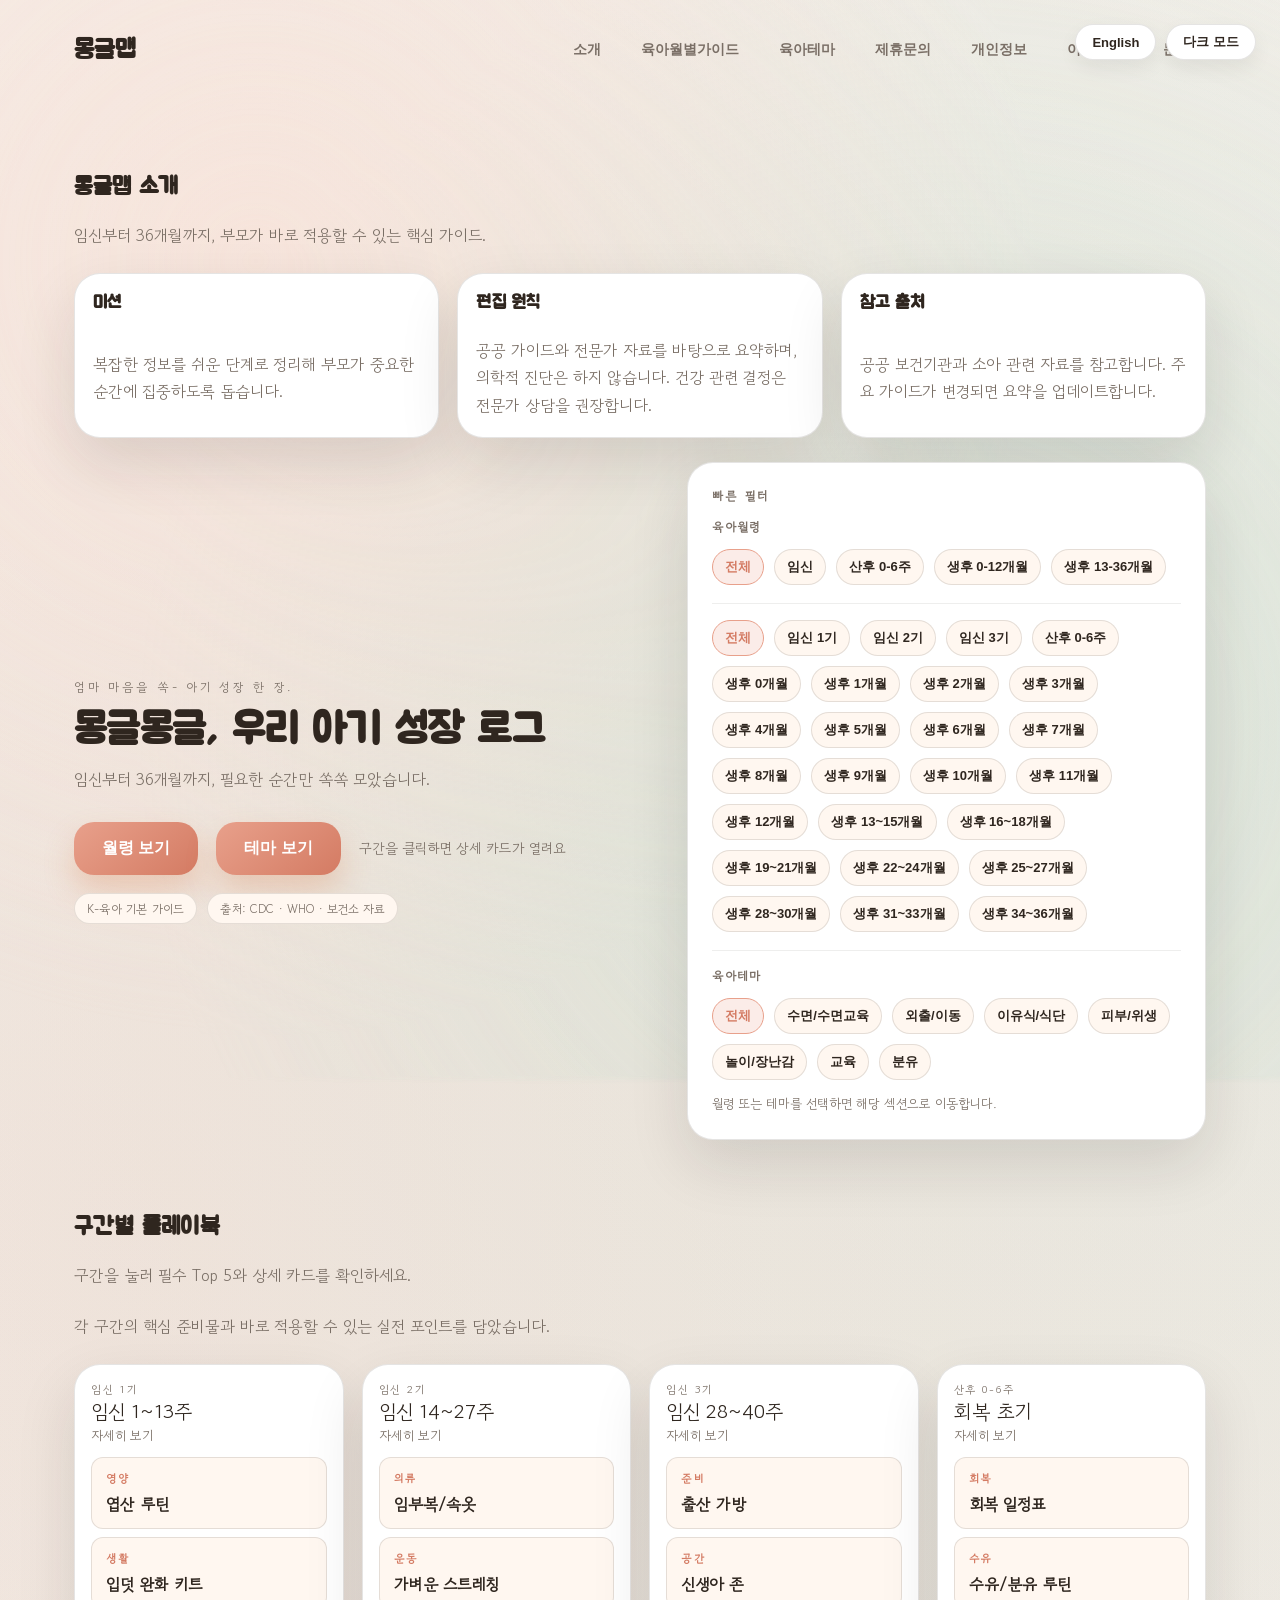
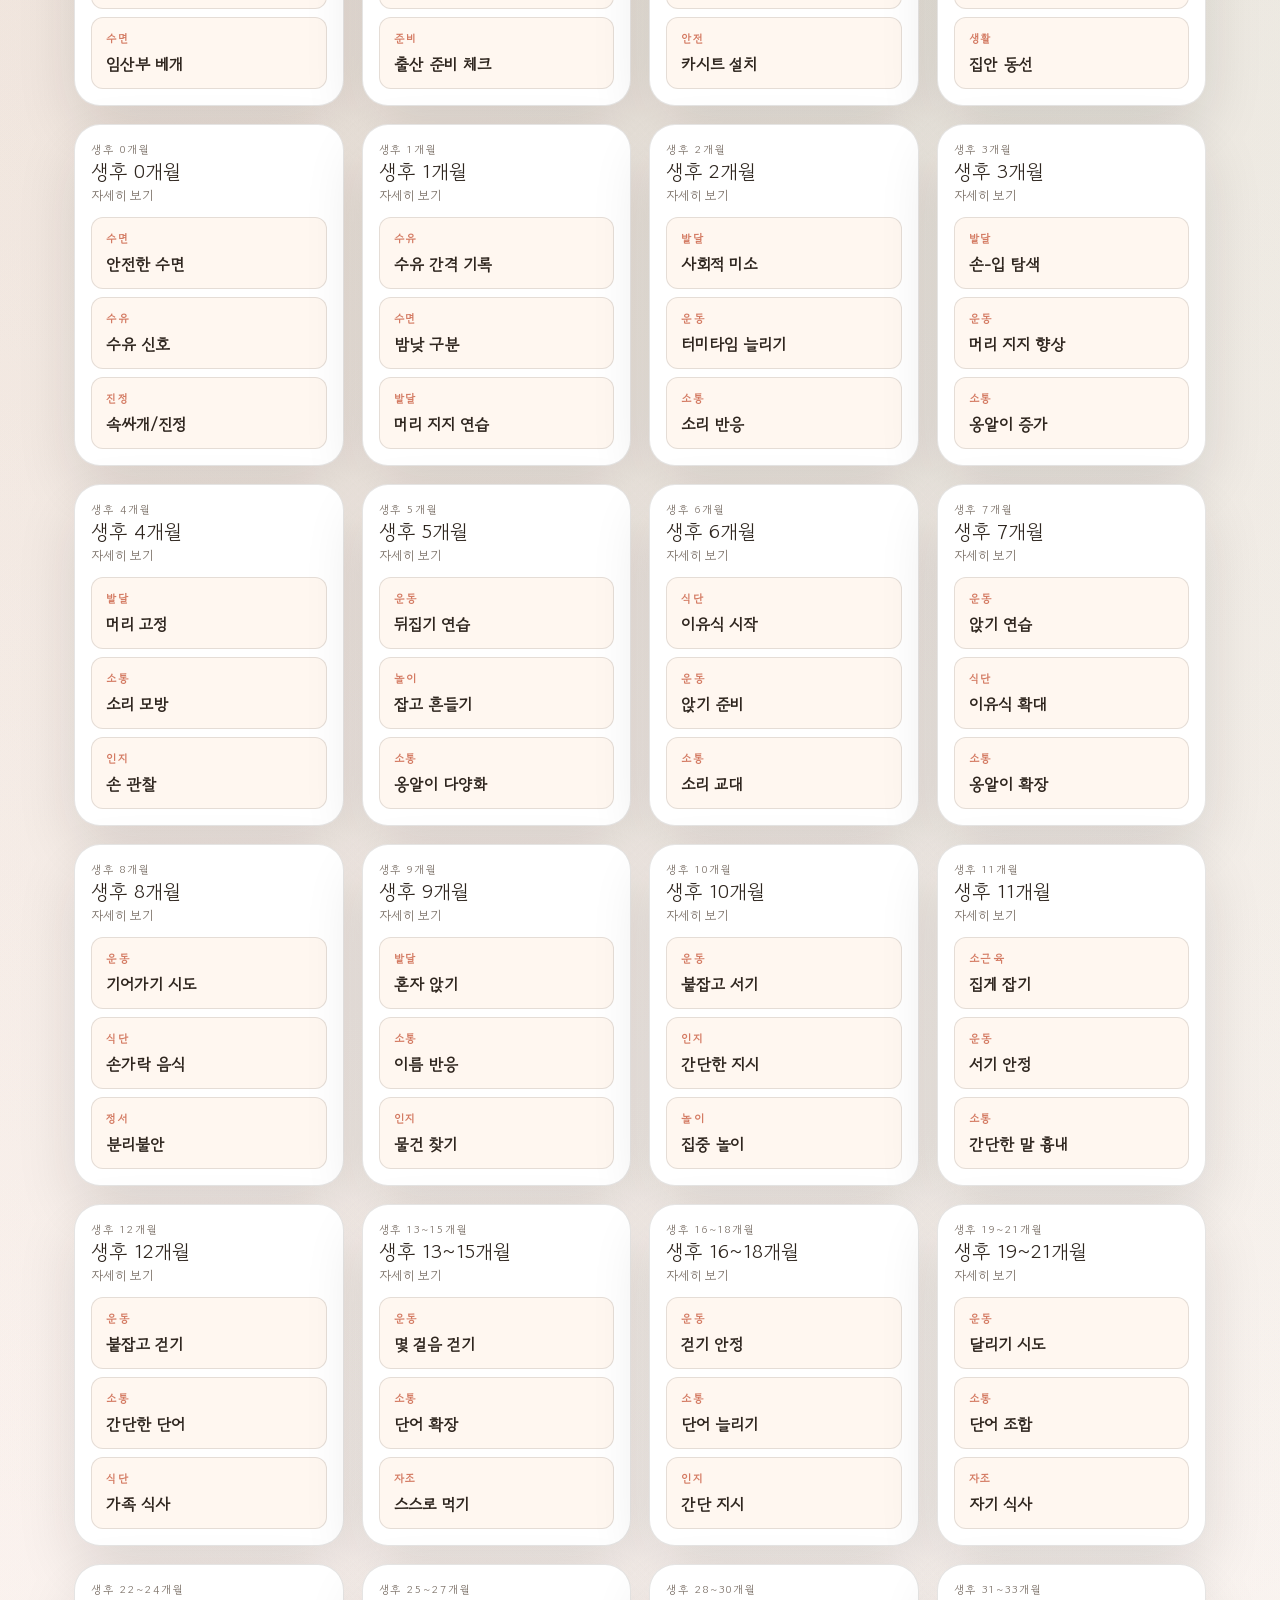
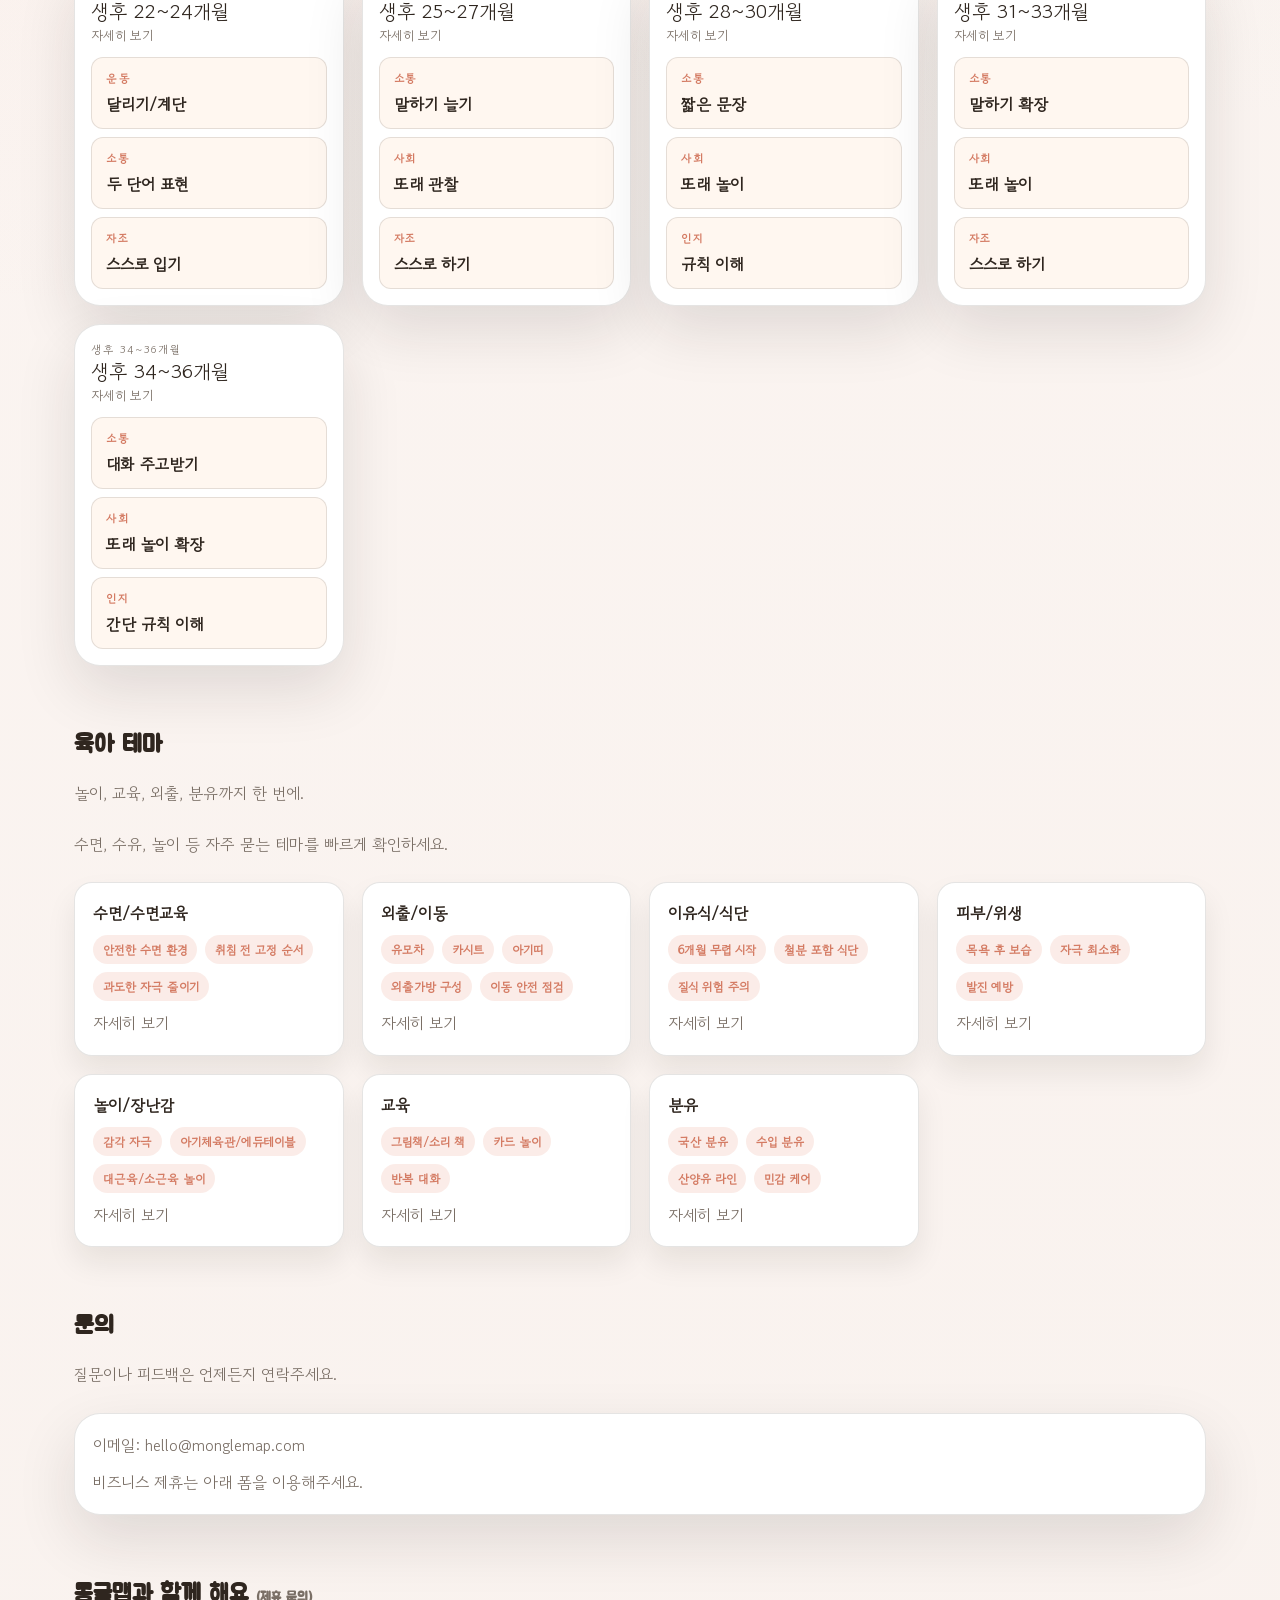
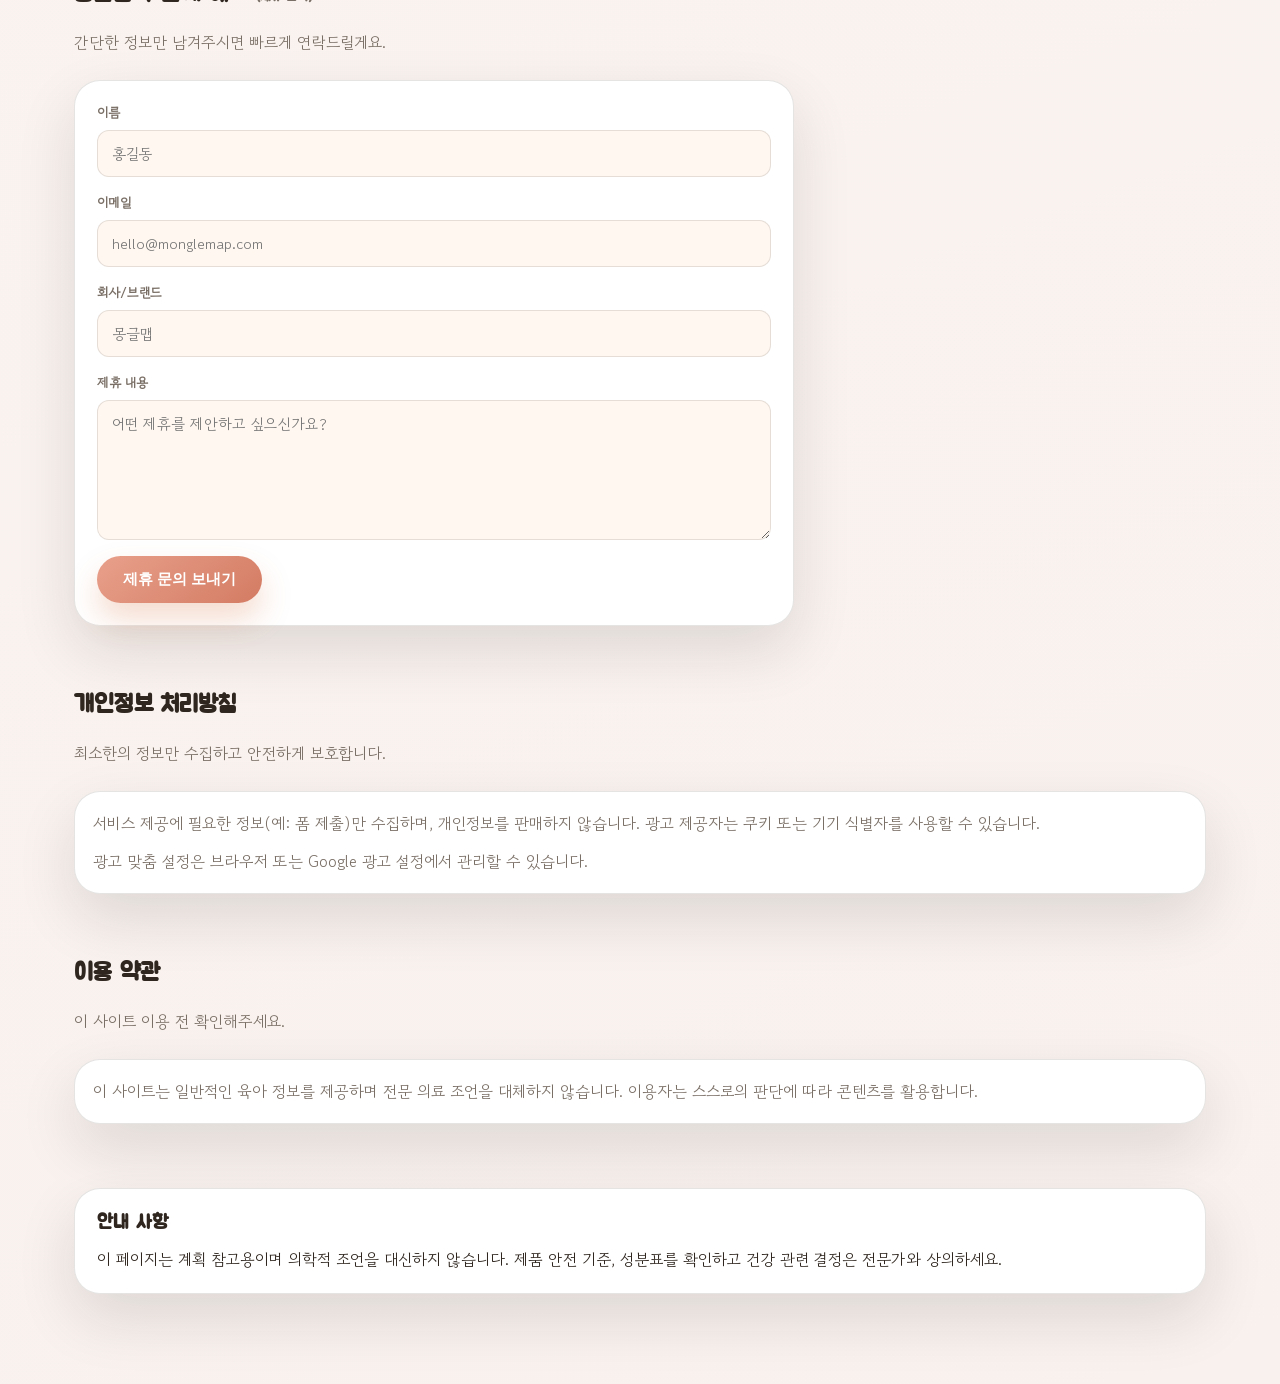
==== index.html @ 05ad4303 "Add about/privacy/terms/contact sections" ====
<!DOCTYPE html>
<html lang="en">
<head>
    <meta charset="UTF-8">
    <meta name="viewport" content="width=device-width, initial-scale=1.0">
    <meta name="google-adsense-account" content="ca-pub-7643607780268763">
    <title id="page-title">몽글맵</title>
    <script async src="https://pagead2.googlesyndication.com/pagead/js/adsbygoogle.js?client=ca-pub-7643607780268763"
        crossorigin="anonymous"></script>
    <link rel="preconnect" href="https://fonts.googleapis.com">
    <link rel="preconnect" href="https://fonts.gstatic.com" crossorigin>
    <link href="https://fonts.googleapis.com/css2?family=Gowun+Dodum&family=Jua&display=swap" rel="stylesheet">
    <link rel="stylesheet" href="style.css">
</head>
<body>
    <div class="background-texture" aria-hidden="true"></div>

    <div class="top-controls">
        <button id="lang-toggle">한국어</button>
        <button id="theme-toggle">Dark Mode</button>
    </div>

    <header class="site-header">
        <div class="brand" id="brand">몽글맵</div>
        <nav class="site-nav">
            <button class="nav-link" data-target="about" id="nav-about">About</button>
            <button class="nav-link" data-target="stages" id="nav-stages">Care Stages</button>
            <button class="nav-link" data-target="hot" id="nav-hot">Care Themes</button>
            <button class="nav-link" data-target="partnership" id="nav-partnership">Partnership</button>
            <button class="nav-link" data-target="privacy" id="nav-privacy">Privacy</button>
            <button class="nav-link" data-target="terms" id="nav-terms">Terms</button>
            <button class="nav-link" data-target="contact" id="nav-contact">Contact</button>
        </nav>
    </header>

    <main class="page">
        <section class="section" id="about">
            <div class="section-header">
                <h2 id="about-title">About Mongle Map</h2>
                <p id="about-subtitle">A practical, parent-first guide to key milestones from pregnancy to 36 months.</p>
            </div>
            <div class="info-grid">
                <div class="info-card">
                    <h3 id="about-mission-title">Our Mission</h3>
                    <p id="about-mission-text">
                        We turn complex parenting information into clear, actionable steps so families can focus on what
                        matters most.
                    </p>
                </div>
                <div class="info-card">
                    <h3 id="about-editorial-title">Editorial Policy</h3>
                    <p id="about-editorial-text">
                        Content is created from public guidelines and expert sources, then summarized for clarity.
                        We avoid medical diagnosis and encourage professional consultation for health decisions.
                    </p>
                </div>
                <div class="info-card">
                    <h3 id="about-sources-title">Sources We Reference</h3>
                    <p id="about-sources-text">
                        Guidance is informed by public health agencies and pediatric resources. We update summaries when
                        key guidance changes.
                    </p>
                </div>
            </div>
        </section>

        <section class="hero" id="hero">
            <div class="hero-text">
                <p class="tagline" id="tagline">Mom-loved, baby-ready.</p>
                <h1 id="main-heading">한 달 한 달, 몽글하게 커지는 육아 지도</h1>
                <p class="sub-heading" id="sub-heading">
                    임신부터 36개월까지, 필요한 순간만 쏙쏙 모았습니다.
                </p>
                <div class="hero-cta">
                    <button id="jump-stages">Explore Months</button>
                    <button id="jump-themes">Explore Themes</button>
                    <div class="hero-note" id="hero-note">구간을 클릭하면 상세 카드가 열려요</div>
                </div>
                <div class="meta-row">
                    <div class="meta-pill" id="meta-window">K-육아 기본 가이드</div>
                    <div class="meta-pill" id="meta-sources">Sources: CDC · WHO · KR Public Health</div>
                </div>
            </div>
            <div class="hero-panel">
                <div class="hero-panel-title" id="hero-panel-title">Quick Filters</div>
                <div class="filter-label" id="stage-filter-label">육아월령</div>
                <div class="filter-group" id="stage-group-filter"></div>
                <div class="filter-divider" aria-hidden="true"></div>
                <div class="filter-group" id="stage-filter"></div>
                <div class="filter-divider" aria-hidden="true"></div>
                <div class="filter-label" id="theme-filter-label">육아테마</div>
                <div class="filter-group" id="theme-filter"></div>
                <div class="filter-note" id="filter-note">Pick a stage to open the full checklist.</div>
            </div>
        </section>

        <section class="section" id="stages">
            <div class="section-header">
                <h2 id="stages-title">Stage Playbook</h2>
                <p id="stages-subtitle">Tap a stage to see Top 5 essentials + detailed cards.</p>
            </div>
            <div class="section-lead" id="stages-lead">
                Each stage highlights the top essentials plus practical actions you can apply right away.
            </div>
            <div id="stage-cards" class="stage-grid"></div>
        </section>

        <section class="section" id="hot">
            <div class="section-header">
                <h2 id="hot-title">육아 테마</h2>
                <p id="hot-subtitle">놀이, 교육, 외출, 분유까지 한 번에.</p>
            </div>
            <div class="section-lead" id="hot-lead">
                Browse themes for quick guidance on common challenges like sleep, feeding, and play.
            </div>
            <div id="hot-clusters" class="cluster-grid"></div>
        </section>

        <section class="section" id="contact">
            <div class="section-header">
                <h2 id="contact-title">Contact</h2>
                <p id="contact-subtitle">Questions or feedback? Reach us anytime.</p>
            </div>
            <div class="info-card">
                <p id="contact-text">Email: hello@monglemap.com</p>
                <p id="contact-note">For business partnerships, use the form below.</p>
            </div>
        </section>

        <section class="section" id="partnership">
            <div class="section-header">
                <h2>
                    <span id="partnership-title">몽글맵과 함께 해요</span>
                    <small id="partnership-title-note">(제휴 문의)</small>
                </h2>
                <p id="partnership-subtitle">간단한 정보만 남겨주시면 빠르게 연락드릴게요.</p>
            </div>
            <form class="partnership-form" action="https://formspree.io/f/mojnyrbp" method="POST">
                <label class="form-field">
                    <span id="partnership-name-label">이름</span>
                    <input id="partnership-name" type="text" name="name" placeholder="홍길동" required>
                </label>
                <label class="form-field">
                    <span id="partnership-email-label">이메일</span>
                    <input id="partnership-email" type="email" name="email" placeholder="hello@monglemap.com" required>
                </label>
                <label class="form-field">
                    <span id="partnership-company-label">회사/브랜드</span>
                    <input id="partnership-company" type="text" name="company" placeholder="몽글맵" required>
                </label>
                <label class="form-field form-field-full">
                    <span id="partnership-message-label">제휴 내용</span>
                    <textarea id="partnership-message" name="message" rows="5" placeholder="어떤 제휴를 제안하고 싶으신가요?" required></textarea>
                </label>
                <button class="form-submit" id="partnership-submit" type="submit">제휴 문의 보내기</button>
            </form>
        </section>

        <section class="section" id="privacy">
            <div class="section-header">
                <h2 id="privacy-title">Privacy Policy</h2>
                <p id="privacy-subtitle">We respect your data and keep collection to a minimum.</p>
            </div>
            <div class="info-card">
                <p id="privacy-text">
                    We collect only what is needed to provide the service (such as form submissions). We do not sell
                    personal information. Ad providers may use cookies or device identifiers to serve ads.
                </p>
                <p id="privacy-ads">
                    You can manage ad personalization in your browser or Google Ads settings.
                </p>
            </div>
        </section>

        <section class="section" id="terms">
            <div class="section-header">
                <h2 id="terms-title">Terms of Use</h2>
                <p id="terms-subtitle">Please read before using the site.</p>
            </div>
            <div class="info-card">
                <p id="terms-text">
                    This site provides general parenting information and does not replace professional medical advice.
                    By using the site, you agree to use the content at your own discretion.
                </p>
            </div>
        </section>

        <section class="section" id="disclaimer">
            <div class="disclaimer-card">
                <h3 id="disclaimer-title">Important Notes</h3>
                <p id="disclaimer-text">
                    This page offers planning cues only and does not replace medical advice. Always check product safety
                    standards, ingredient labels, and consult professionals for health-related decisions.
                </p>
            </div>
        </section>
    </main>

    <div class="modal" id="stage-modal" aria-hidden="true">
        <div class="modal-card" role="dialog" aria-modal="true" aria-labelledby="modal-title">
            <div class="modal-header">
                <div>
                    <div class="modal-tag" id="modal-tag">Stage</div>
                    <h3 id="modal-title">Stage Details</h3>
                </div>
                <button class="modal-close" id="modal-close">Close</button>
            </div>
            <div class="modal-body">
                <div class="modal-top5" id="modal-top5"></div>
                <div class="modal-cards" id="modal-cards"></div>
            </div>
        </div>
    </div>

    <div class="modal" id="theme-modal" aria-hidden="true">
        <div class="modal-card" role="dialog" aria-modal="true" aria-labelledby="theme-modal-title">
            <div class="modal-header">
                <div>
                    <div class="modal-tag" id="theme-modal-tag">Theme</div>
                    <h3 id="theme-modal-title">Theme Details</h3>
                </div>
                <button class="modal-close" id="theme-modal-close">Close</button>
            </div>
            <div class="modal-body">
                <div class="modal-top5" id="theme-modal-summary"></div>
                <div class="modal-sections" id="theme-modal-sections"></div>
                <div class="modal-cards" id="theme-modal-cards"></div>
            </div>
        </div>
    </div>

    <script src="main.js"></script>
</body>
</html>
---- style.css ----
:root {
    --bg: #fdf7f4;
    --bg-alt: #f8f1ed;
    --surface: #ffffff;
    --surface-alt: #fff7f0;
    --text: #2f261f;
    --muted: #7a6f66;
    --accent: #e8a08b;
    --accent-strong: #d47b63;
    --accent-soft: rgba(232, 160, 139, 0.2);
    --mint: #b8dccb;
    --border: rgba(47, 38, 31, 0.12);
    --shadow: 0 24px 60px rgba(33, 26, 22, 0.12);
    --radius-lg: 26px;
    --radius-md: 18px;
    --radius-sm: 12px;
}

body.dark {
    --bg: #171313;
    --bg-alt: #1e1919;
    --surface: #1f1b1b;
    --surface-alt: #262121;
    --text: #f5efe9;
    --muted: #c1b5aa;
    --accent: #f0b39d;
    --accent-strong: #e28f75;
    --accent-soft: rgba(240, 179, 157, 0.18);
    --mint: #95c4b2;
    --border: rgba(245, 239, 233, 0.12);
    --shadow: 0 24px 60px rgba(0, 0, 0, 0.45);
}

* {
    box-sizing: border-box;
}

body {
    font-family: 'Gowun Dodum', sans-serif;
    margin: 0;
    min-height: 100vh;
    color: var(--text);
    background: radial-gradient(circle at 10% 20%, rgba(232, 160, 139, 0.18), transparent 45%),
                radial-gradient(circle at 80% 15%, rgba(184, 220, 203, 0.3), transparent 45%),
                linear-gradient(160deg, var(--bg), var(--bg-alt));
    transition: background 0.3s ease, color 0.3s ease;
    position: relative;
    overflow-x: hidden;
}

h1, h2, h3 {
    font-family: 'Jua', sans-serif;
    margin: 0 0 12px;
    letter-spacing: 0.01em;
    font-weight: 700;
}

p {
    margin: 0;
}

.background-texture {
    position: fixed;
    inset: -10% -10% -20% -10%;
    background:
        radial-gradient(circle at 25% 30%, rgba(255, 223, 212, 0.55), transparent 55%),
        radial-gradient(circle at 70% 70%, rgba(184, 220, 203, 0.38), transparent 60%);
    opacity: 0.85;
    filter: blur(2px);
    z-index: 0;
    pointer-events: none;
}

.top-controls {
    position: fixed;
    top: 24px;
    right: 24px;
    display: flex;
    gap: 10px;
    z-index: 5;
}

#theme-toggle, #lang-toggle {
    padding: 8px 16px;
    cursor: pointer;
    background-color: var(--surface);
    color: var(--text);
    border: 1px solid var(--border);
    border-radius: 999px;
    font-size: 13px;
    font-weight: 600;
    transition: transform 0.2s ease, border-color 0.2s ease, box-shadow 0.2s ease;
    box-shadow: 0 8px 20px rgba(0, 0, 0, 0.06);
}

#theme-toggle:hover, #lang-toggle:hover {
    transform: translateY(-2px);
    border-color: var(--accent);
}

.site-header {
    max-width: 1180px;
    margin: 0 auto;
    padding: 32px 24px 0;
    display: flex;
    align-items: center;
    justify-content: space-between;
    position: relative;
    z-index: 2;
}

.brand {
    font-family: 'Jua', sans-serif;
    font-size: 26px;
    font-weight: 700;
}

.site-nav {
    display: flex;
    gap: 10px;
    flex-wrap: wrap;
}

.nav-link {
    background: transparent;
    border: 1px solid transparent;
    color: var(--muted);
    font-size: 14px;
    font-weight: 600;
    padding: 8px 14px;
    border-radius: 999px;
    cursor: pointer;
    transition: all 0.2s ease;
}

.nav-link:hover {
    color: var(--text);
    border-color: var(--border);
    background: var(--surface-alt);
}

.page {
    max-width: 1180px;
    margin: 0 auto;
    padding: 40px 24px 90px;
    position: relative;
    z-index: 2;
}

.hero {
    display: grid;
    grid-template-columns: minmax(0, 1.05fr) minmax(0, 0.95fr);
    gap: 40px;
    align-items: center;
    padding: 24px 0 8px;
}

.tagline {
    font-size: 12px;
    text-transform: uppercase;
    letter-spacing: 0.22em;
    color: var(--muted);
    margin-bottom: 12px;
}

#main-heading {
    font-size: clamp(30px, 3.3vw, 50px);
    line-height: 1.1;
}

.sub-heading {
    font-size: 16px;
    color: var(--muted);
    max-width: 520px;
    line-height: 1.8;
}

.hero-cta {
    display: flex;
    align-items: center;
    gap: 18px;
    margin-top: 28px;
    flex-wrap: wrap;
}

#jump-stages,
#jump-themes {
    padding: 16px 28px;
    font-size: 16px;
    cursor: pointer;
    background: linear-gradient(140deg, var(--accent), var(--accent-strong));
    color: #fff;
    border: none;
    border-radius: 20px;
    box-shadow: 0 16px 30px rgba(217, 114, 63, 0.25);
    transition: transform 0.2s ease, box-shadow 0.2s ease;
    font-weight: 600;
}

#jump-stages:hover,
#jump-themes:hover {
    transform: translateY(-2px);
    box-shadow: 0 20px 35px rgba(217, 114, 63, 0.35);
}

.hero-note {
    font-size: 14px;
    color: var(--muted);
}

.meta-row {
    margin-top: 18px;
    display: flex;
    gap: 10px;
    flex-wrap: wrap;
}

.meta-pill {
    padding: 6px 12px;
    border-radius: 999px;
    border: 1px solid var(--border);
    background: var(--surface-alt);
    font-size: 12px;
    color: var(--muted);
}

.hero-panel {
    background: var(--surface);
    border-radius: var(--radius-lg);
    padding: 24px;
    box-shadow: var(--shadow);
    border: 1px solid var(--border);
    display: grid;
    gap: 14px;
}

.hero-panel-title {
    font-weight: 600;
    color: var(--muted);
    text-transform: uppercase;
    letter-spacing: 0.16em;
    font-size: 12px;
}

.filter-label {
    font-size: 12px;
    font-weight: 600;
    color: var(--muted);
    letter-spacing: 0.08em;
    text-transform: uppercase;
}

.filter-group {
    display: flex;
    flex-wrap: wrap;
    gap: 10px;
}

.filter-divider {
    height: 1px;
    width: 100%;
    background: rgba(47, 38, 31, 0.08);
    margin: 4px 0 2px;
}

.filter-btn {
    border: 1px solid var(--border);
    background: var(--surface-alt);
    color: var(--text);
    padding: 8px 12px;
    border-radius: 999px;
    font-size: 13px;
    cursor: pointer;
    font-weight: 600;
    transition: all 0.2s ease;
}

.filter-btn.active {
    background: var(--accent-soft);
    border-color: var(--accent);
    color: var(--accent-strong);
}

.filter-note {
    font-size: 13px;
    color: var(--muted);
    line-height: 1.6;
}

.section {
    margin-top: 64px;
}

.section-header {
    display: grid;
    gap: 8px;
    margin-bottom: 24px;
}

.section-header p {
    color: var(--muted);
    line-height: 1.7;
}

.section-lead {
    color: var(--muted);
    line-height: 1.7;
    margin-bottom: 24px;
}

.info-grid {
    display: grid;
    grid-template-columns: repeat(auto-fit, minmax(220px, 1fr));
    gap: 18px;
}

.info-card {
    background: var(--surface);
    border-radius: var(--radius-lg);
    padding: 18px;
    border: 1px solid var(--border);
    box-shadow: var(--shadow);
    display: grid;
    gap: 10px;
}

.info-card h3 {
    font-size: 18px;
}

.info-card p {
    color: var(--muted);
    line-height: 1.7;
}

.stage-grid {
    display: grid;
    grid-template-columns: repeat(auto-fit, minmax(220px, 1fr));
    gap: 18px;
}

.stage-card {
    background: var(--surface);
    border-radius: var(--radius-lg);
    padding: 16px;
    border: 1px solid var(--border);
    box-shadow: var(--shadow);
    display: grid;
    gap: 12px;
    animation: fadeIn 0.4s ease-in-out;
    cursor: pointer;
    transition: transform 0.2s ease, box-shadow 0.2s ease, border-color 0.2s ease;
}

.stage-card:hover {
    transform: translateY(-4px);
    border-color: var(--accent);
    box-shadow: 0 18px 40px rgba(28, 22, 18, 0.12);
}

.stage-tag {
    font-size: 11px;
    text-transform: uppercase;
    letter-spacing: 0.18em;
    color: var(--muted);
}

.stage-title {
    font-size: 20px;
}

.stage-sub {
    color: var(--muted);
    font-size: 13px;
}

.card-list {
    display: grid;
    gap: 8px;
}

.card-item {
    padding: 12px 14px;
    border-radius: var(--radius-sm);
    border: 1px solid var(--border);
    background: var(--surface-alt);
    display: grid;
    gap: 6px;
}

.card-category {
    font-size: 11px;
    letter-spacing: 0.18em;
    text-transform: uppercase;
    color: var(--accent-strong);
    font-weight: 600;
}

.card-title {
    font-weight: 600;
    font-size: 16px;
}

.card-desc {
    font-size: 16px;
    color: var(--muted);
    line-height: 1.6;
}

.card-detail {
    font-size: 15px;
    color: var(--muted);
    line-height: 1.6;
}

.accordion-btn {
    display: flex;
    justify-content: space-between;
    align-items: center;
    gap: 10px;
    background: var(--surface-alt);
    border: 1px solid var(--border);
    border-radius: var(--radius-sm);
    padding: 12px 14px;
    cursor: pointer;
    font-weight: 600;
    font-size: 16px;
    color: var(--text);
    transition: border-color 0.2s ease, box-shadow 0.2s ease;
}

.accordion-btn.active {
    border-color: var(--accent);
    box-shadow: 0 12px 24px rgba(232, 160, 139, 0.15);
}

.accordion-panel {
    display: none;
    padding: 10px 14px 14px;
    border: 1px solid var(--border);
    border-top: none;
    border-radius: 0 0 var(--radius-sm) var(--radius-sm);
    background: var(--surface-alt);
}

.accordion-panel.show {
    display: grid;
    gap: 10px;
}

.modal a.card-detail {
    color: var(--accent-strong);
    text-decoration: none;
    font-weight: 600;
}

.modal a.card-detail:hover {
    text-decoration: underline;
}

.accordion-list {
    margin: 0;
    padding-left: 16px;
    font-size: 15px;
    color: var(--muted);
    line-height: 1.6;
}

.cluster-grid {
    display: grid;
    grid-template-columns: repeat(auto-fit, minmax(240px, 1fr));
    gap: 18px;
}

.cluster-card {
    background: var(--surface);
    border-radius: var(--radius-md);
    padding: 18px;
    border: 1px solid var(--border);
    display: grid;
    gap: 10px;
    box-shadow: 0 16px 30px rgba(28, 22, 18, 0.08);
    cursor: pointer;
    transition: transform 0.2s ease, box-shadow 0.2s ease, border-color 0.2s ease;
}

.cluster-card:hover {
    transform: translateY(-4px);
    border-color: var(--accent);
    box-shadow: 0 18px 36px rgba(28, 22, 18, 0.12);
}

.cluster-title {
    font-weight: 700;
}

.cluster-keywords {
    display: flex;
    flex-wrap: wrap;
    gap: 8px;
}

.keyword-pill {
    padding: 6px 10px;
    border-radius: 999px;
    background: var(--accent-soft);
    color: var(--accent-strong);
    font-size: 12px;
    font-weight: 600;
}

.formula-grid {
    display: grid;
    grid-template-columns: repeat(auto-fit, minmax(260px, 1fr));
    gap: 18px;
}

.formula-card {
    background: var(--surface);
    border-radius: var(--radius-md);
    padding: 18px;
    border: 1px solid var(--border);
    display: grid;
    gap: 10px;
    box-shadow: 0 16px 30px rgba(28, 22, 18, 0.08);
}

.formula-card ul {
    list-style: none;
    padding: 0;
    margin: 0;
    display: grid;
    gap: 8px;
    color: var(--muted);
    font-size: 13px;
    line-height: 1.6;
}

.disclaimer-card {
    background: var(--surface);
    border-radius: var(--radius-lg);
    padding: 22px;
    border: 1px solid var(--border);
    box-shadow: var(--shadow);
}

.partnership-form {
    background: var(--surface);
    border-radius: var(--radius-lg);
    padding: 22px;
    border: 1px solid var(--border);
    box-shadow: var(--shadow);
    display: grid;
    gap: 16px;
    max-width: 720px;
}

.partnership-form .form-field {
    display: grid;
    gap: 8px;
    font-size: 14px;
    font-weight: 600;
    color: var(--text);
}

.partnership-form .form-field span {
    color: var(--muted);
    font-size: 13px;
}

.partnership-form input,
.partnership-form textarea {
    width: 100%;
    padding: 12px 14px;
    border-radius: var(--radius-sm);
    border: 1px solid var(--border);
    background: var(--surface-alt);
    font-size: 15px;
    color: var(--text);
    font-family: inherit;
    transition: border-color 0.2s ease, box-shadow 0.2s ease;
}

.partnership-form input:focus,
.partnership-form textarea:focus {
    outline: none;
    border-color: var(--accent);
    box-shadow: 0 0 0 3px var(--accent-soft);
}

.partnership-form textarea {
    resize: vertical;
    min-height: 140px;
}

.partnership-form .form-submit {
    justify-self: start;
    padding: 14px 26px;
    border-radius: 999px;
    border: none;
    background: linear-gradient(140deg, var(--accent), var(--accent-strong));
    color: #fff;
    font-size: 15px;
    font-weight: 600;
    cursor: pointer;
    box-shadow: 0 16px 30px rgba(217, 114, 63, 0.25);
    transition: transform 0.2s ease, box-shadow 0.2s ease;
}

.partnership-form .form-submit:hover {
    transform: translateY(-2px);
    box-shadow: 0 20px 35px rgba(217, 114, 63, 0.35);
}

.section-header h2 small {
    font-size: 0.55em;
    font-weight: 600;
    color: var(--muted);
}

.modal {
    position: fixed;
    inset: 0;
    background: rgba(20, 15, 13, 0.55);
    display: flex;
    align-items: center;
    justify-content: center;
    padding: 24px;
    opacity: 0;
    pointer-events: none;
    transition: opacity 0.2s ease;
    z-index: 20;
}

.modal.show {
    opacity: 1;
    pointer-events: auto;
}

.modal-card {
    width: min(960px, 100%);
    max-height: 85vh;
    overflow: hidden;
    background: var(--surface);
    border-radius: var(--radius-lg);
    border: 1px solid var(--border);
    box-shadow: var(--shadow);
    display: grid;
    grid-template-rows: auto 1fr;
}

.modal-header {
    padding: 18px 22px;
    display: flex;
    justify-content: space-between;
    align-items: center;
    border-bottom: 1px solid var(--border);
    background: var(--surface-alt);
}

.modal-tag {
    font-size: 11px;
    letter-spacing: 0.18em;
    text-transform: uppercase;
    color: var(--muted);
}

.modal-close {
    border: 1px solid var(--border);
    background: var(--surface);
    border-radius: 999px;
    padding: 6px 12px;
    font-size: 12px;
    cursor: pointer;
    font-weight: 600;
}

.modal-body {
    padding: 20px 22px 24px;
    overflow: auto;
    display: grid;
    gap: 18px;
}

.modal-top5 {
    display: grid;
    gap: 8px;
    padding: 14px;
    border-radius: var(--radius-sm);
    background: var(--surface-alt);
    border: 1px solid var(--border);
    font-size: 16px;
}

.modal-sections {
    display: flex;
    flex-wrap: wrap;
    gap: 8px;
}

.section-pill {
    border: 1px solid var(--border);
    background: var(--surface);
    color: var(--muted);
    border-radius: 999px;
    padding: 6px 14px;
    font-size: 13px;
    font-weight: 600;
    cursor: pointer;
    transition: all 0.2s ease;
}

.section-pill:hover {
    border-color: var(--accent);
    color: var(--text);
    background: var(--surface-alt);
}

.section-pill.active {
    border-color: var(--accent-strong);
    color: var(--text);
    background: var(--accent-soft);
}

.modal-cards {
    display: grid;
    gap: 12px;
}

@keyframes fadeIn {
    from { opacity: 0; transform: translateY(10px); }
    to { opacity: 1; transform: translateY(0); }
}

@media (max-width: 980px) {
    .hero {
        grid-template-columns: 1fr;
    }

    .top-controls {
        position: static;
        justify-content: flex-end;
        margin: 20px 24px 0;
    }
}

@media (max-width: 640px) {
    .site-header {
        flex-direction: column;
        align-items: flex-start;
        gap: 12px;
    }

    .hero-cta {
        flex-direction: column;
        align-items: flex-start;
    }
}
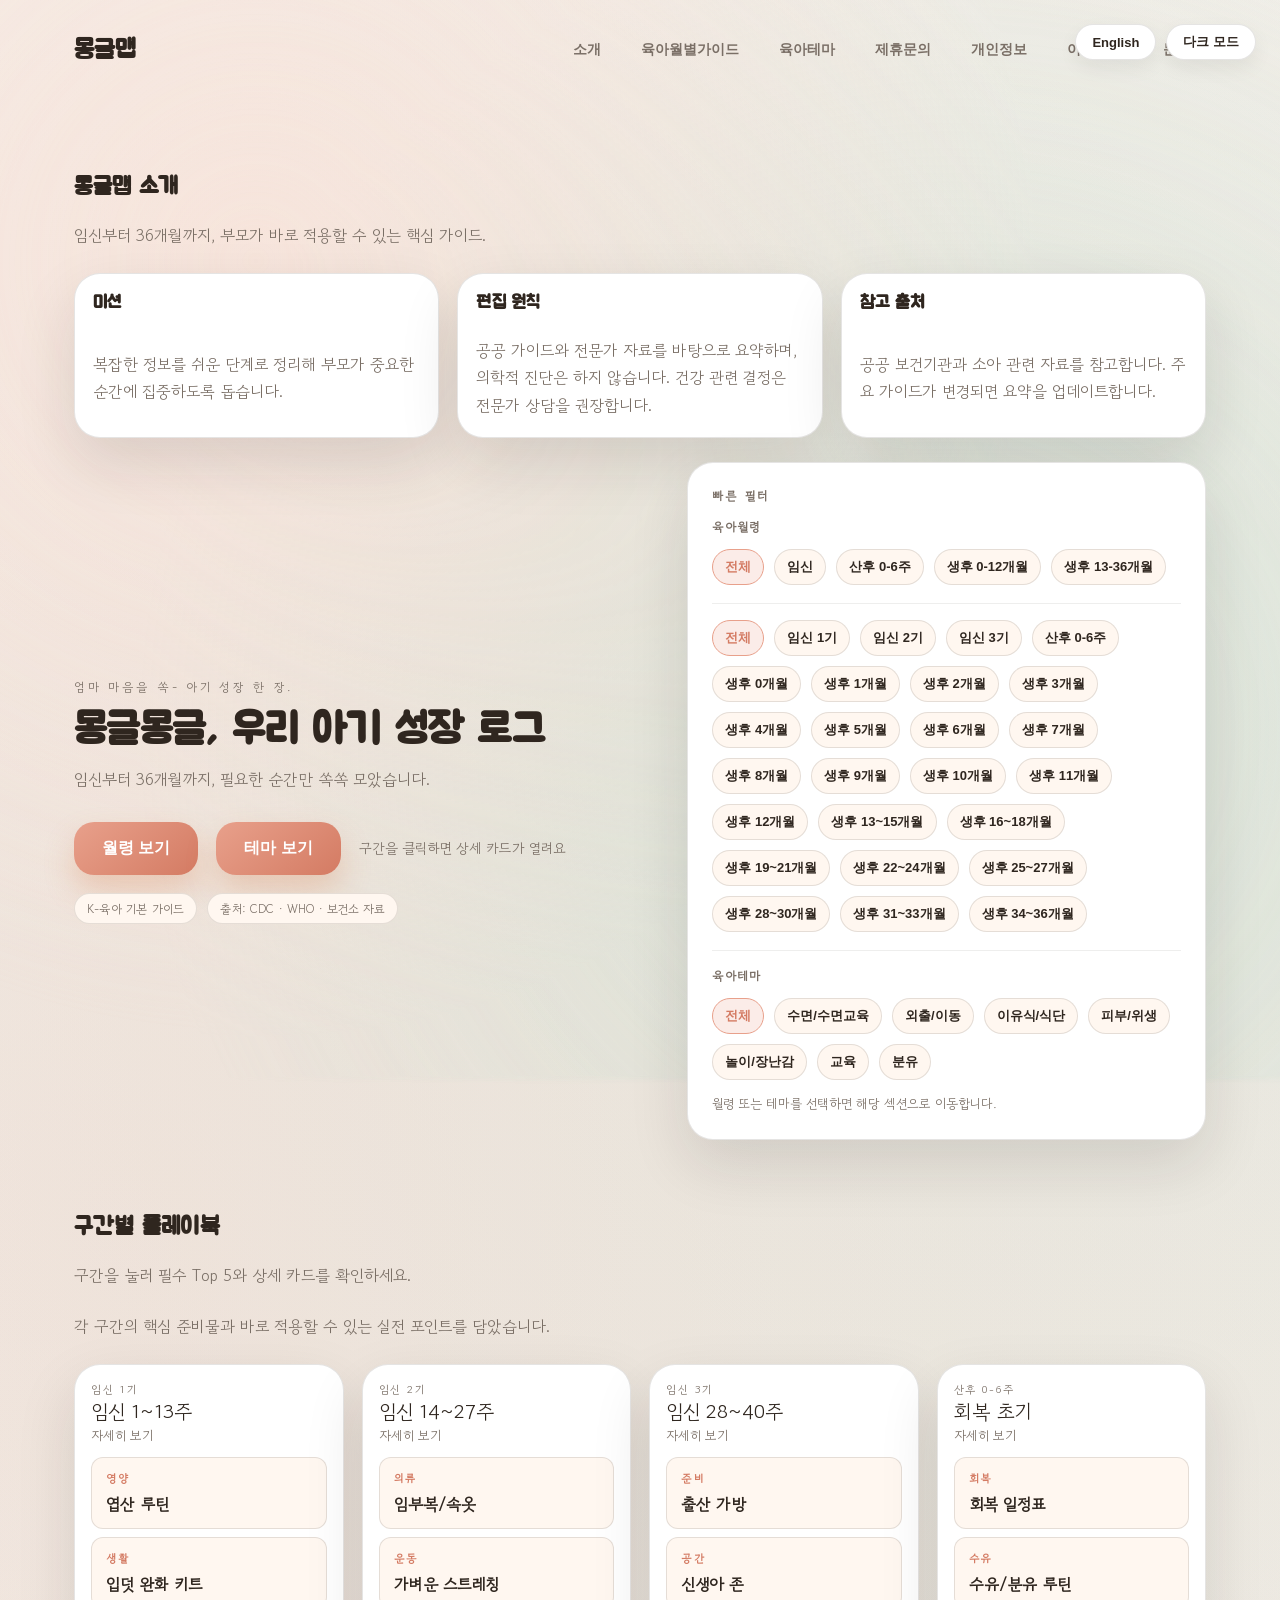
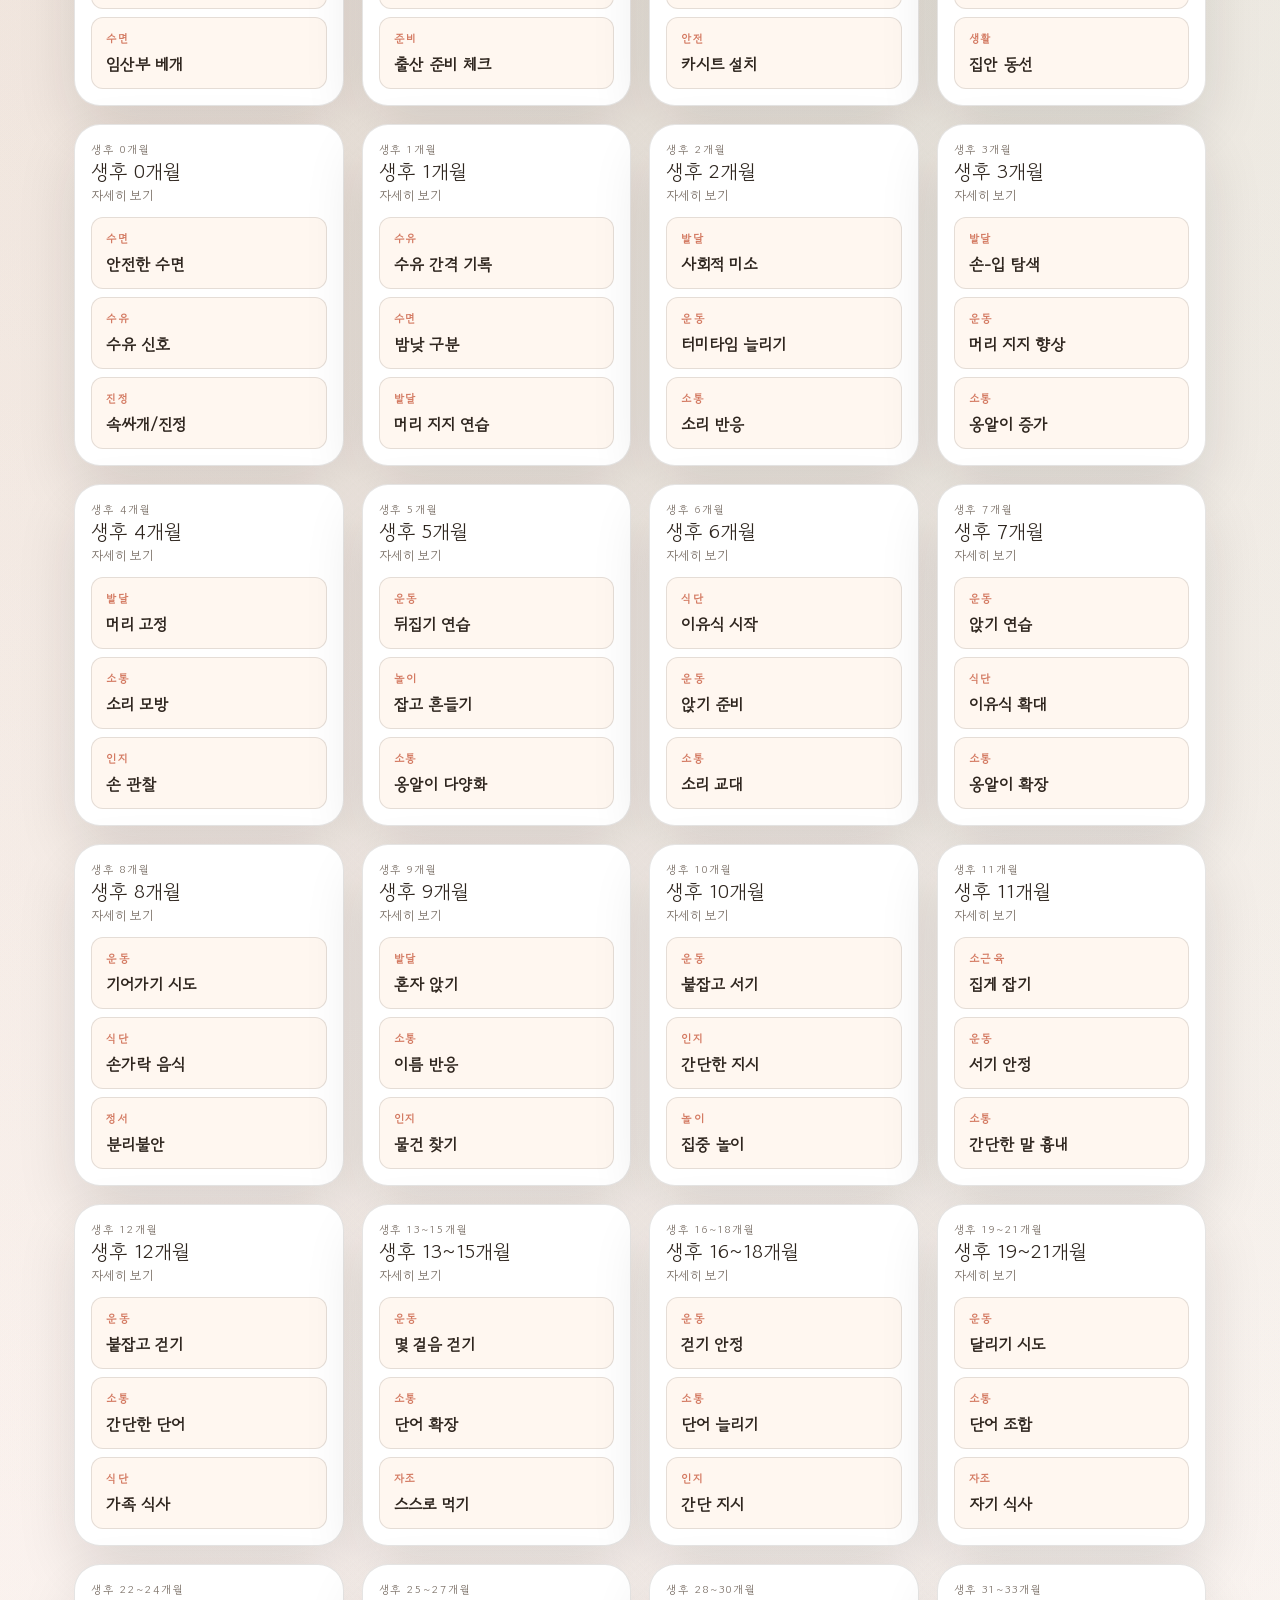
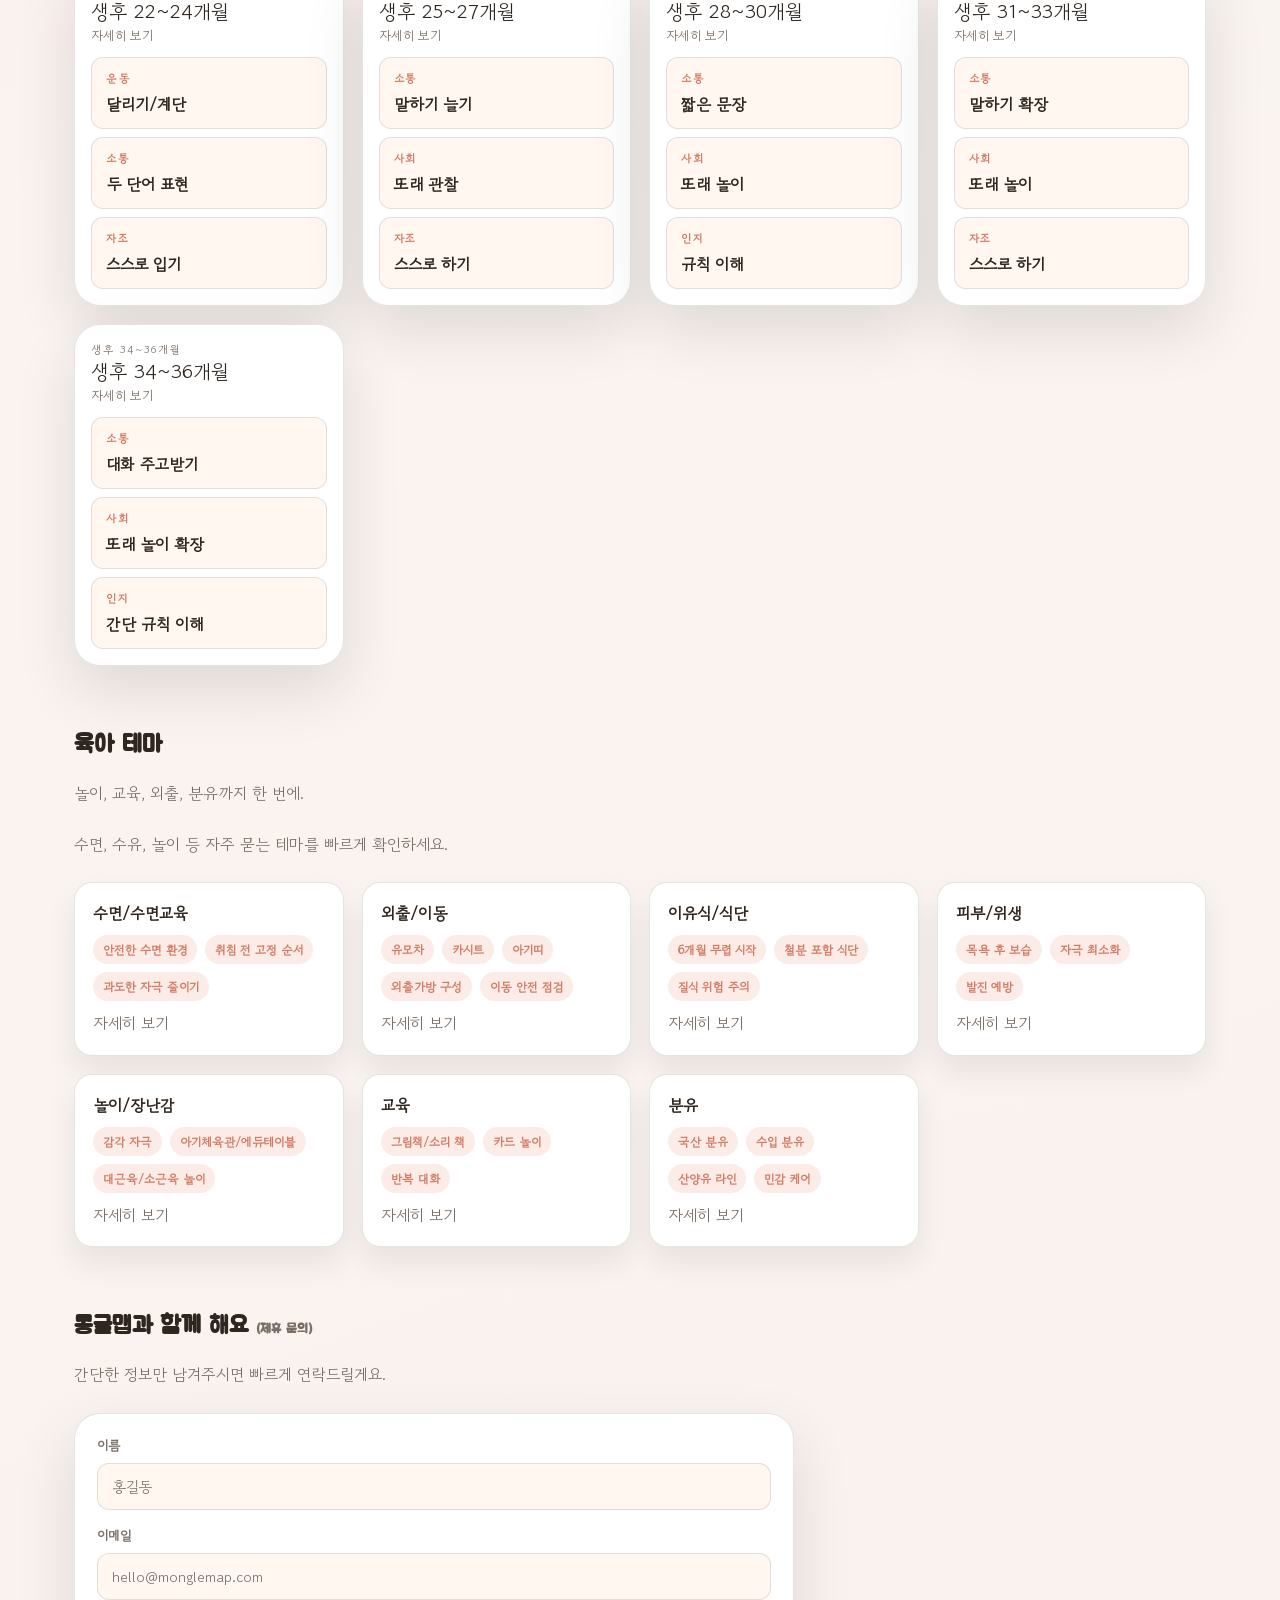
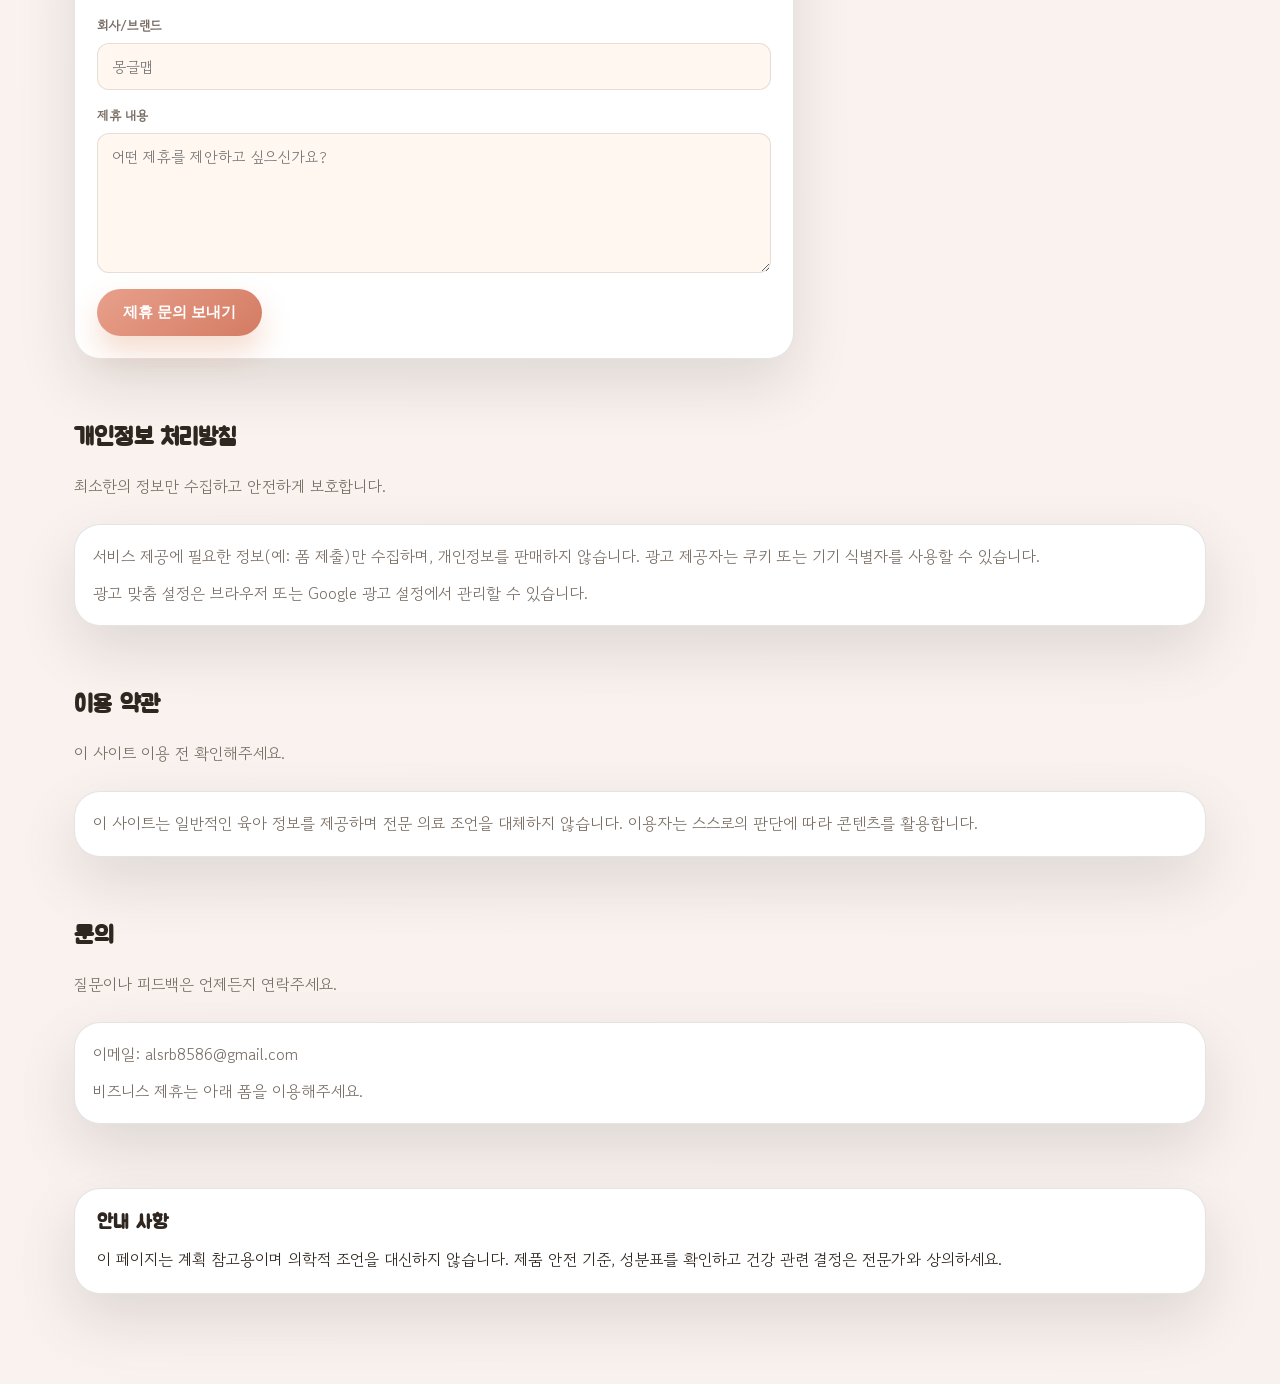
==== commit 09b07108: "Reorder contact section and update email" ====
--- a/index.html
+++ b/index.html
@@ -116,17 +116,6 @@
             <div id="hot-clusters" class="cluster-grid"></div>
         </section>
 
-        <section class="section" id="contact">
-            <div class="section-header">
-                <h2 id="contact-title">Contact</h2>
-                <p id="contact-subtitle">Questions or feedback? Reach us anytime.</p>
-            </div>
-            <div class="info-card">
-                <p id="contact-text">Email: hello@monglemap.com</p>
-                <p id="contact-note">For business partnerships, use the form below.</p>
-            </div>
-        </section>
-
         <section class="section" id="partnership">
             <div class="section-header">
                 <h2>
@@ -182,6 +171,17 @@
                     This site provides general parenting information and does not replace professional medical advice.
                     By using the site, you agree to use the content at your own discretion.
                 </p>
+            </div>
+        </section>
+
+        <section class="section" id="contact">
+            <div class="section-header">
+                <h2 id="contact-title">Contact</h2>
+                <p id="contact-subtitle">Questions or feedback? Reach us anytime.</p>
+            </div>
+            <div class="info-card">
+                <p id="contact-text">Email: alsrb8586@gmail.com</p>
+                <p id="contact-note">For business partnerships, use the form below.</p>
             </div>
         </section>
 
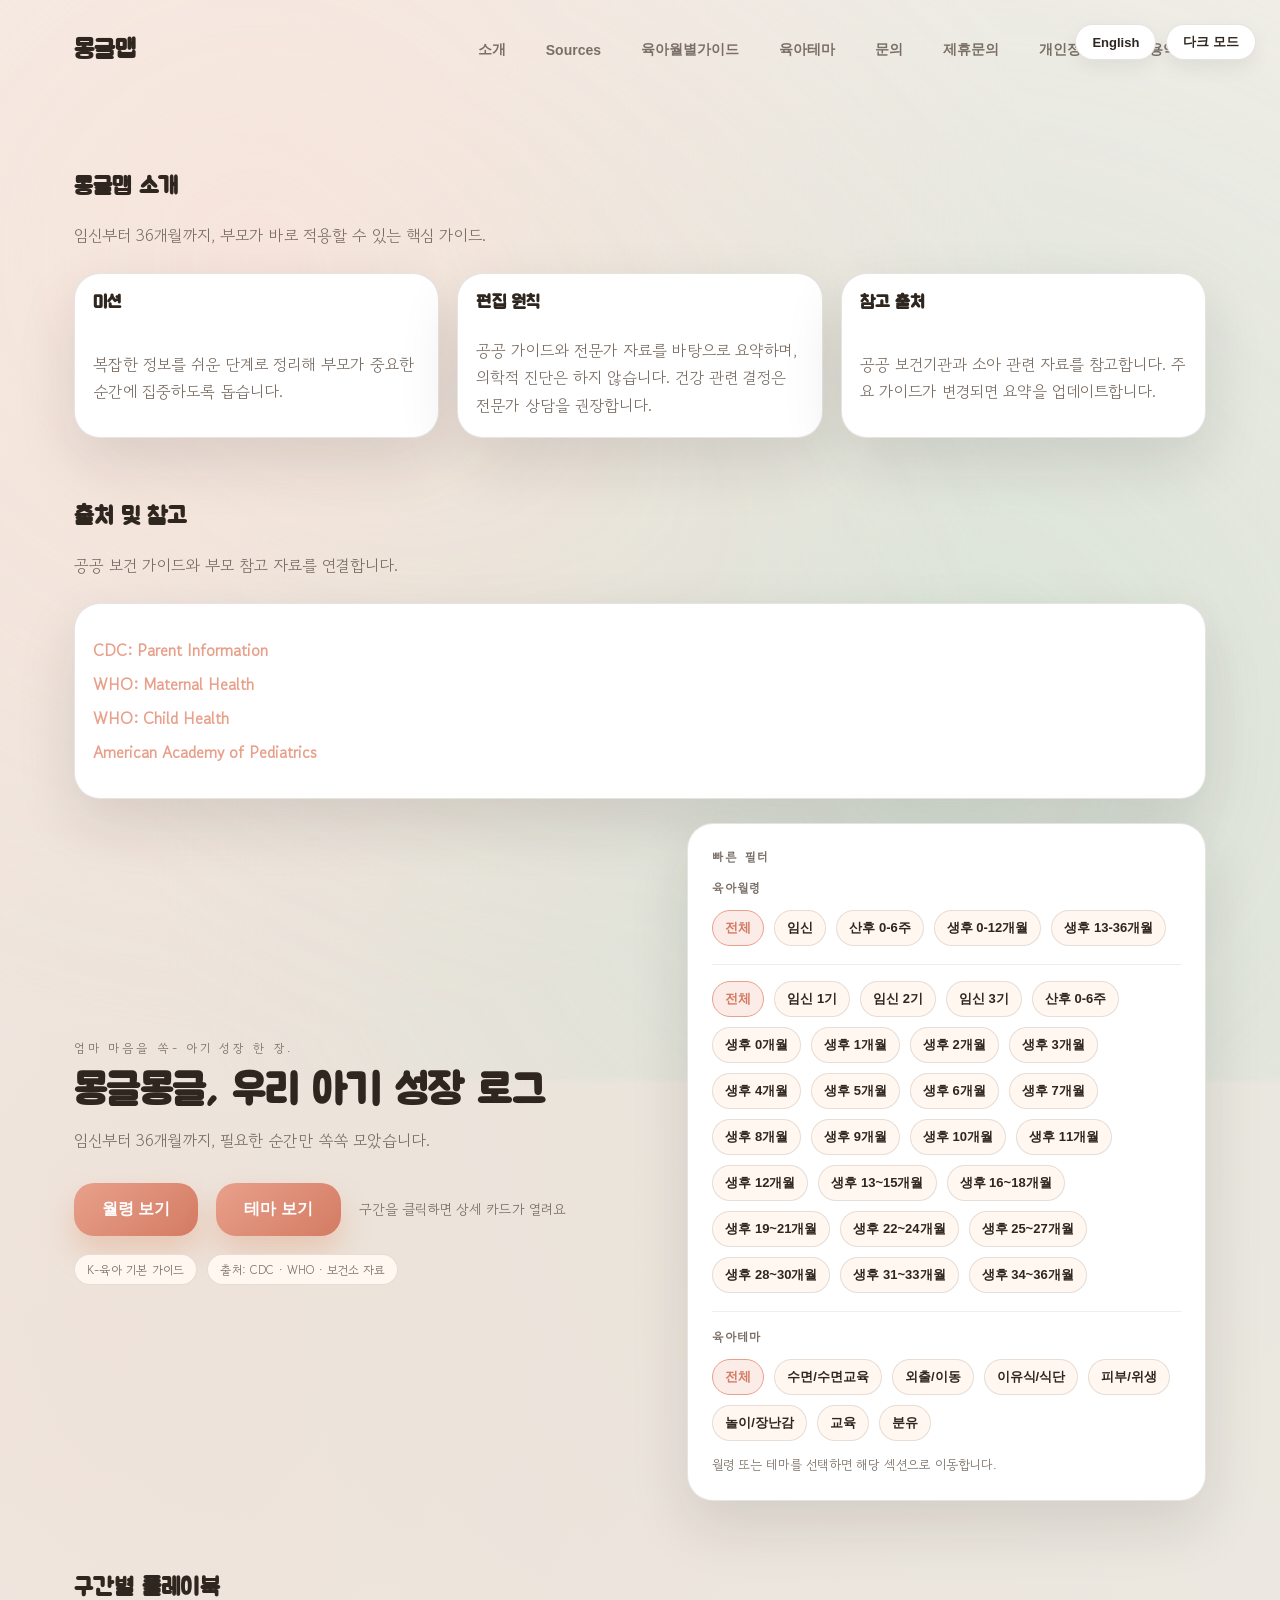
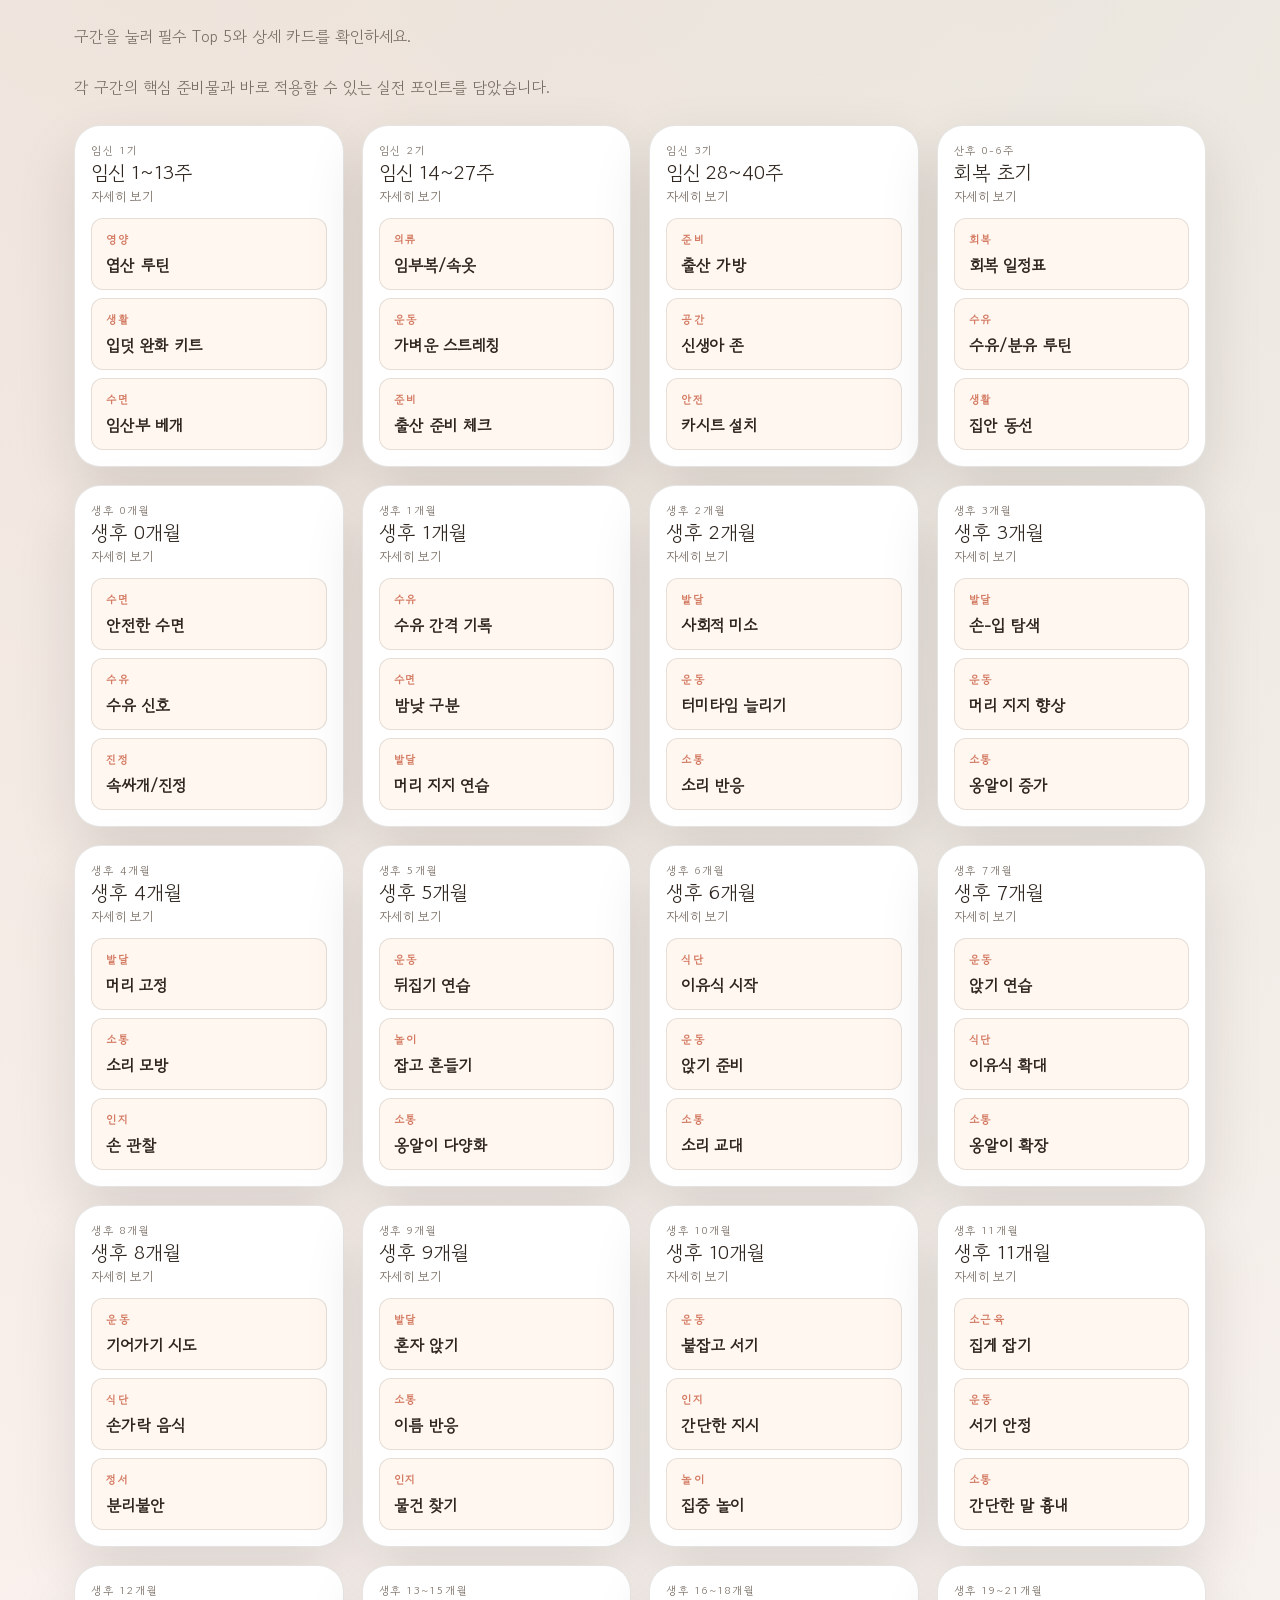
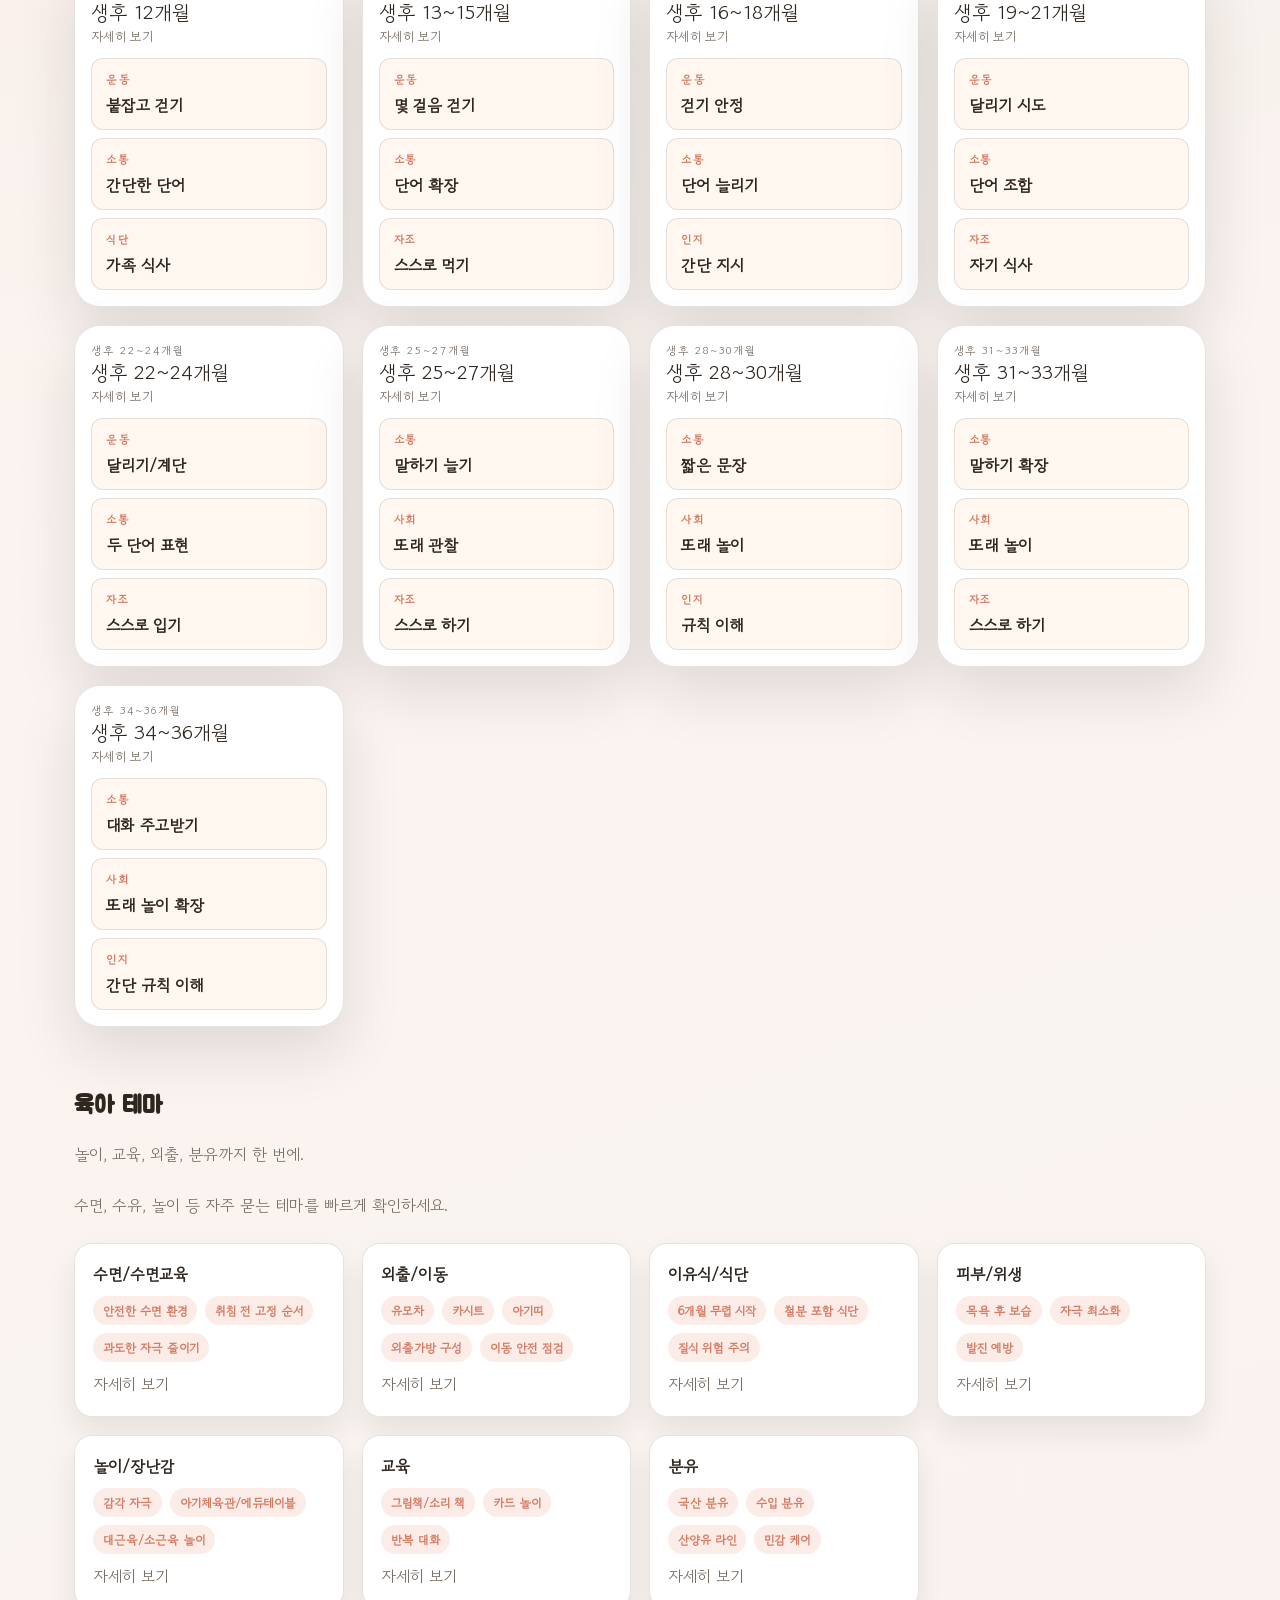
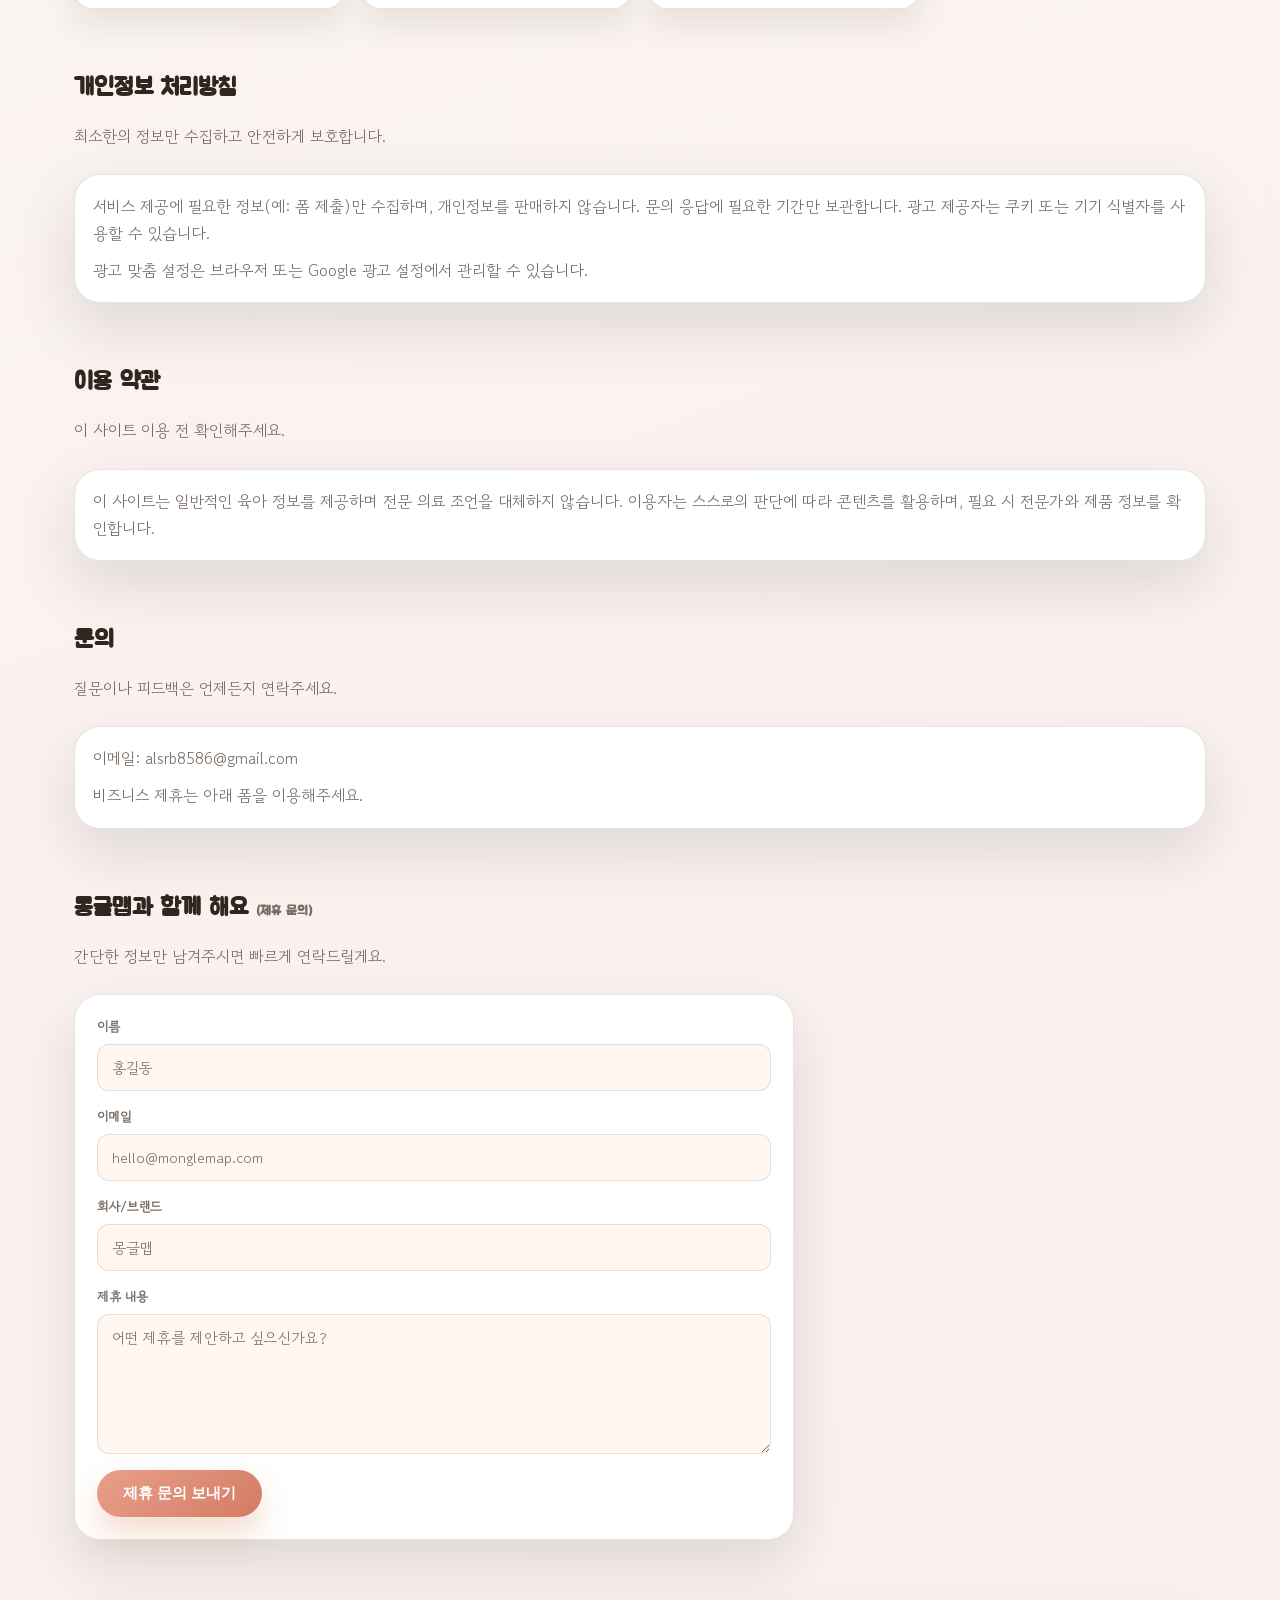
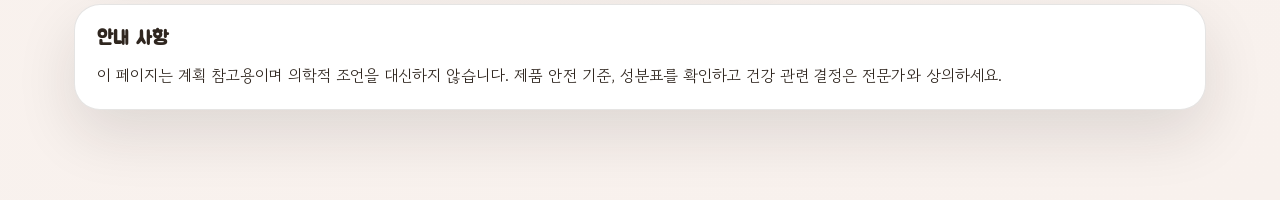
==== commit 0936152d: "Reorder contact/partnership and add sources" ====
--- a/index.html
+++ b/index.html
@@ -24,12 +24,13 @@
         <div class="brand" id="brand">몽글맵</div>
         <nav class="site-nav">
             <button class="nav-link" data-target="about" id="nav-about">About</button>
+            <button class="nav-link" data-target="sources" id="nav-sources">Sources</button>
             <button class="nav-link" data-target="stages" id="nav-stages">Care Stages</button>
             <button class="nav-link" data-target="hot" id="nav-hot">Care Themes</button>
+            <button class="nav-link" data-target="contact" id="nav-contact">Contact</button>
             <button class="nav-link" data-target="partnership" id="nav-partnership">Partnership</button>
             <button class="nav-link" data-target="privacy" id="nav-privacy">Privacy</button>
             <button class="nav-link" data-target="terms" id="nav-terms">Terms</button>
-            <button class="nav-link" data-target="contact" id="nav-contact">Contact</button>
         </nav>
     </header>
 
@@ -61,6 +62,21 @@
                         key guidance changes.
                     </p>
                 </div>
+            </div>
+        </section>
+
+        <section class="section" id="sources">
+            <div class="section-header">
+                <h2 id="sources-title">Sources & References</h2>
+                <p id="sources-subtitle">We link to public health guidance and parent resources we rely on.</p>
+            </div>
+            <div class="info-card">
+                <ul class="sources-list" id="sources-list">
+                    <li><a href="https://www.cdc.gov/parents/index.html" target="_blank" rel="noopener noreferrer">CDC: Parent Information</a></li>
+                    <li><a href="https://www.who.int/health-topics/maternal-health" target="_blank" rel="noopener noreferrer">WHO: Maternal Health</a></li>
+                    <li><a href="https://www.who.int/health-topics/child-health" target="_blank" rel="noopener noreferrer">WHO: Child Health</a></li>
+                    <li><a href="https://www.aap.org/" target="_blank" rel="noopener noreferrer">American Academy of Pediatrics</a></li>
+                </ul>
             </div>
         </section>
 
@@ -94,6 +110,7 @@
             </div>
         </section>
 
+        <!-- Ad slot recommendation: place a responsive unit below the hero after approval. -->
         <section class="section" id="stages">
             <div class="section-header">
                 <h2 id="stages-title">Stage Playbook</h2>
@@ -105,6 +122,7 @@
             <div id="stage-cards" class="stage-grid"></div>
         </section>
 
+        <!-- Ad slot recommendation: place an in-feed unit between long content blocks after approval. -->
         <section class="section" id="hot">
             <div class="section-header">
                 <h2 id="hot-title">육아 테마</h2>
@@ -114,6 +132,48 @@
                 Browse themes for quick guidance on common challenges like sleep, feeding, and play.
             </div>
             <div id="hot-clusters" class="cluster-grid"></div>
+        </section>
+
+        <section class="section" id="privacy">
+            <div class="section-header">
+                <h2 id="privacy-title">Privacy Policy</h2>
+                <p id="privacy-subtitle">We respect your data and keep collection to a minimum.</p>
+            </div>
+            <div class="info-card">
+                <p id="privacy-text">
+                    We collect only what is needed to provide the service (such as form submissions). We do not sell
+                    personal information. We retain submissions only as long as needed to respond.
+                    Ad providers may use cookies or device identifiers to serve ads.
+                </p>
+                <p id="privacy-ads">
+                    You can manage ad personalization in your browser or Google Ads settings.
+                </p>
+            </div>
+        </section>
+
+        <section class="section" id="terms">
+            <div class="section-header">
+                <h2 id="terms-title">Terms of Use</h2>
+                <p id="terms-subtitle">Please read before using the site.</p>
+            </div>
+            <div class="info-card">
+                <p id="terms-text">
+                    This site provides general parenting information and does not replace professional medical advice.
+                    By using the site, you agree to use the content at your own discretion and verify product labels
+                    or guidance with professionals when needed.
+                </p>
+            </div>
+        </section>
+
+        <section class="section" id="contact">
+            <div class="section-header">
+                <h2 id="contact-title">Contact</h2>
+                <p id="contact-subtitle">Questions or feedback? Reach us anytime.</p>
+            </div>
+            <div class="info-card">
+                <p id="contact-text">Email: alsrb8586@gmail.com</p>
+                <p id="contact-note">For business partnerships, use the form below.</p>
+            </div>
         </section>
 
         <section class="section" id="partnership">
@@ -143,46 +203,6 @@
                 </label>
                 <button class="form-submit" id="partnership-submit" type="submit">제휴 문의 보내기</button>
             </form>
-        </section>
-
-        <section class="section" id="privacy">
-            <div class="section-header">
-                <h2 id="privacy-title">Privacy Policy</h2>
-                <p id="privacy-subtitle">We respect your data and keep collection to a minimum.</p>
-            </div>
-            <div class="info-card">
-                <p id="privacy-text">
-                    We collect only what is needed to provide the service (such as form submissions). We do not sell
-                    personal information. Ad providers may use cookies or device identifiers to serve ads.
-                </p>
-                <p id="privacy-ads">
-                    You can manage ad personalization in your browser or Google Ads settings.
-                </p>
-            </div>
-        </section>
-
-        <section class="section" id="terms">
-            <div class="section-header">
-                <h2 id="terms-title">Terms of Use</h2>
-                <p id="terms-subtitle">Please read before using the site.</p>
-            </div>
-            <div class="info-card">
-                <p id="terms-text">
-                    This site provides general parenting information and does not replace professional medical advice.
-                    By using the site, you agree to use the content at your own discretion.
-                </p>
-            </div>
-        </section>
-
-        <section class="section" id="contact">
-            <div class="section-header">
-                <h2 id="contact-title">Contact</h2>
-                <p id="contact-subtitle">Questions or feedback? Reach us anytime.</p>
-            </div>
-            <div class="info-card">
-                <p id="contact-text">Email: alsrb8586@gmail.com</p>
-                <p id="contact-note">For business partnerships, use the form below.</p>
-            </div>
         </section>
 
         <section class="section" id="disclaimer">
--- a/style.css
+++ b/style.css
@@ -333,6 +333,23 @@
     line-height: 1.7;
 }
 
+.sources-list {
+    list-style: none;
+    padding-left: 0;
+    display: grid;
+    gap: 10px;
+}
+
+.sources-list a {
+    color: var(--accent);
+    text-decoration: none;
+    font-weight: 600;
+}
+
+.sources-list a:hover {
+    text-decoration: underline;
+}
+
 .stage-grid {
     display: grid;
     grid-template-columns: repeat(auto-fit, minmax(220px, 1fr));
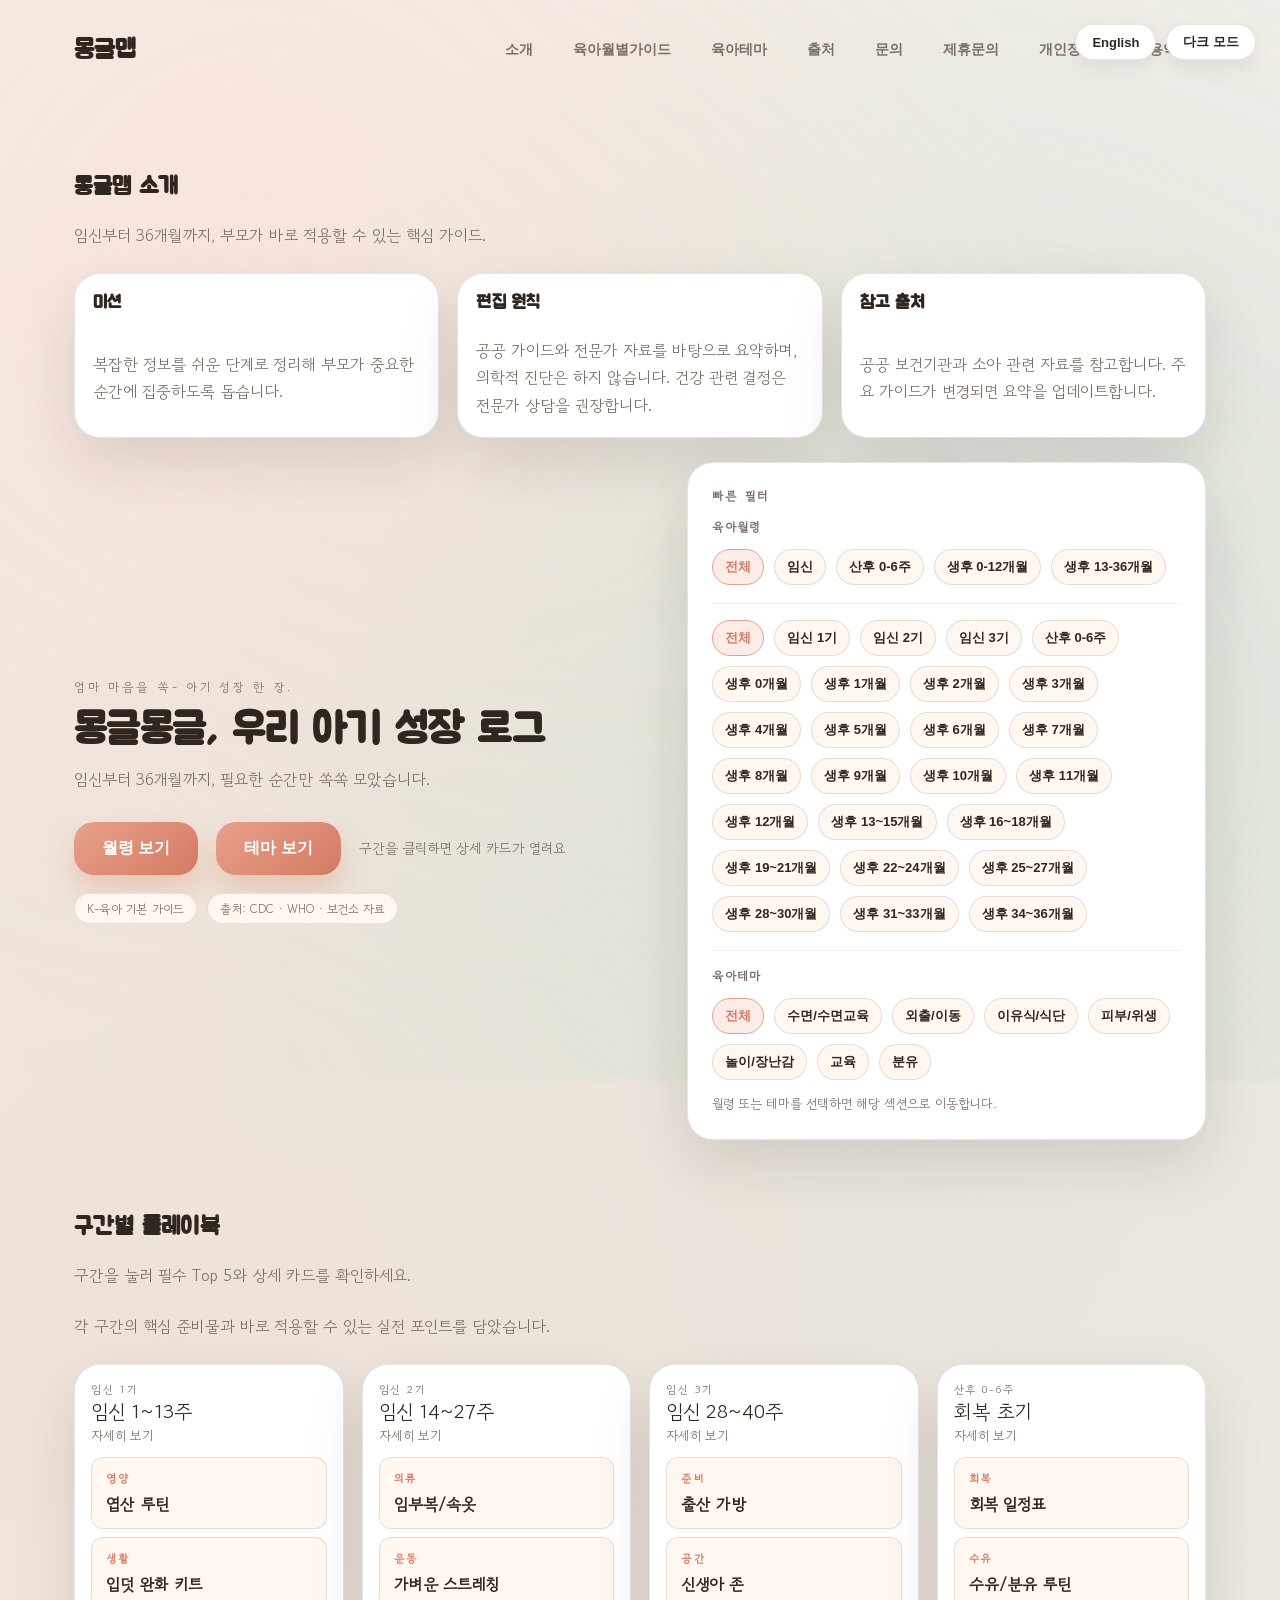
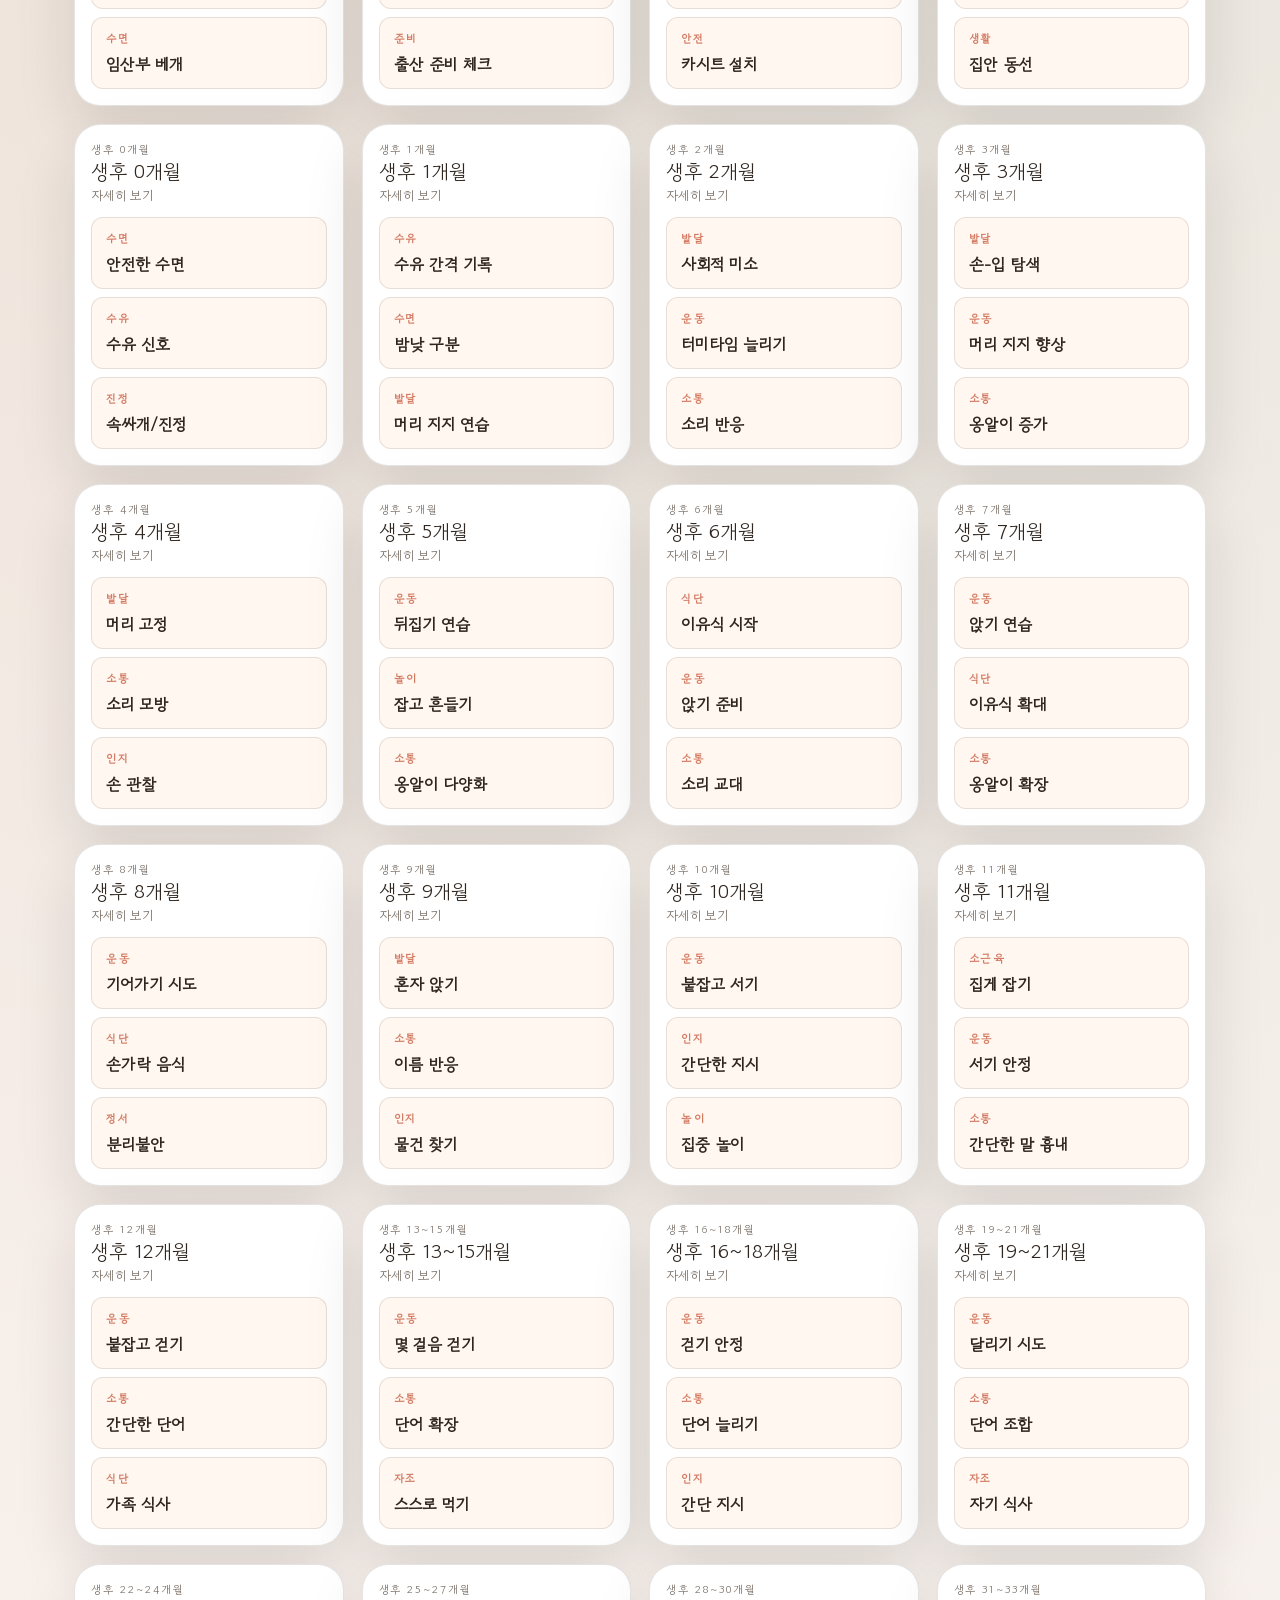
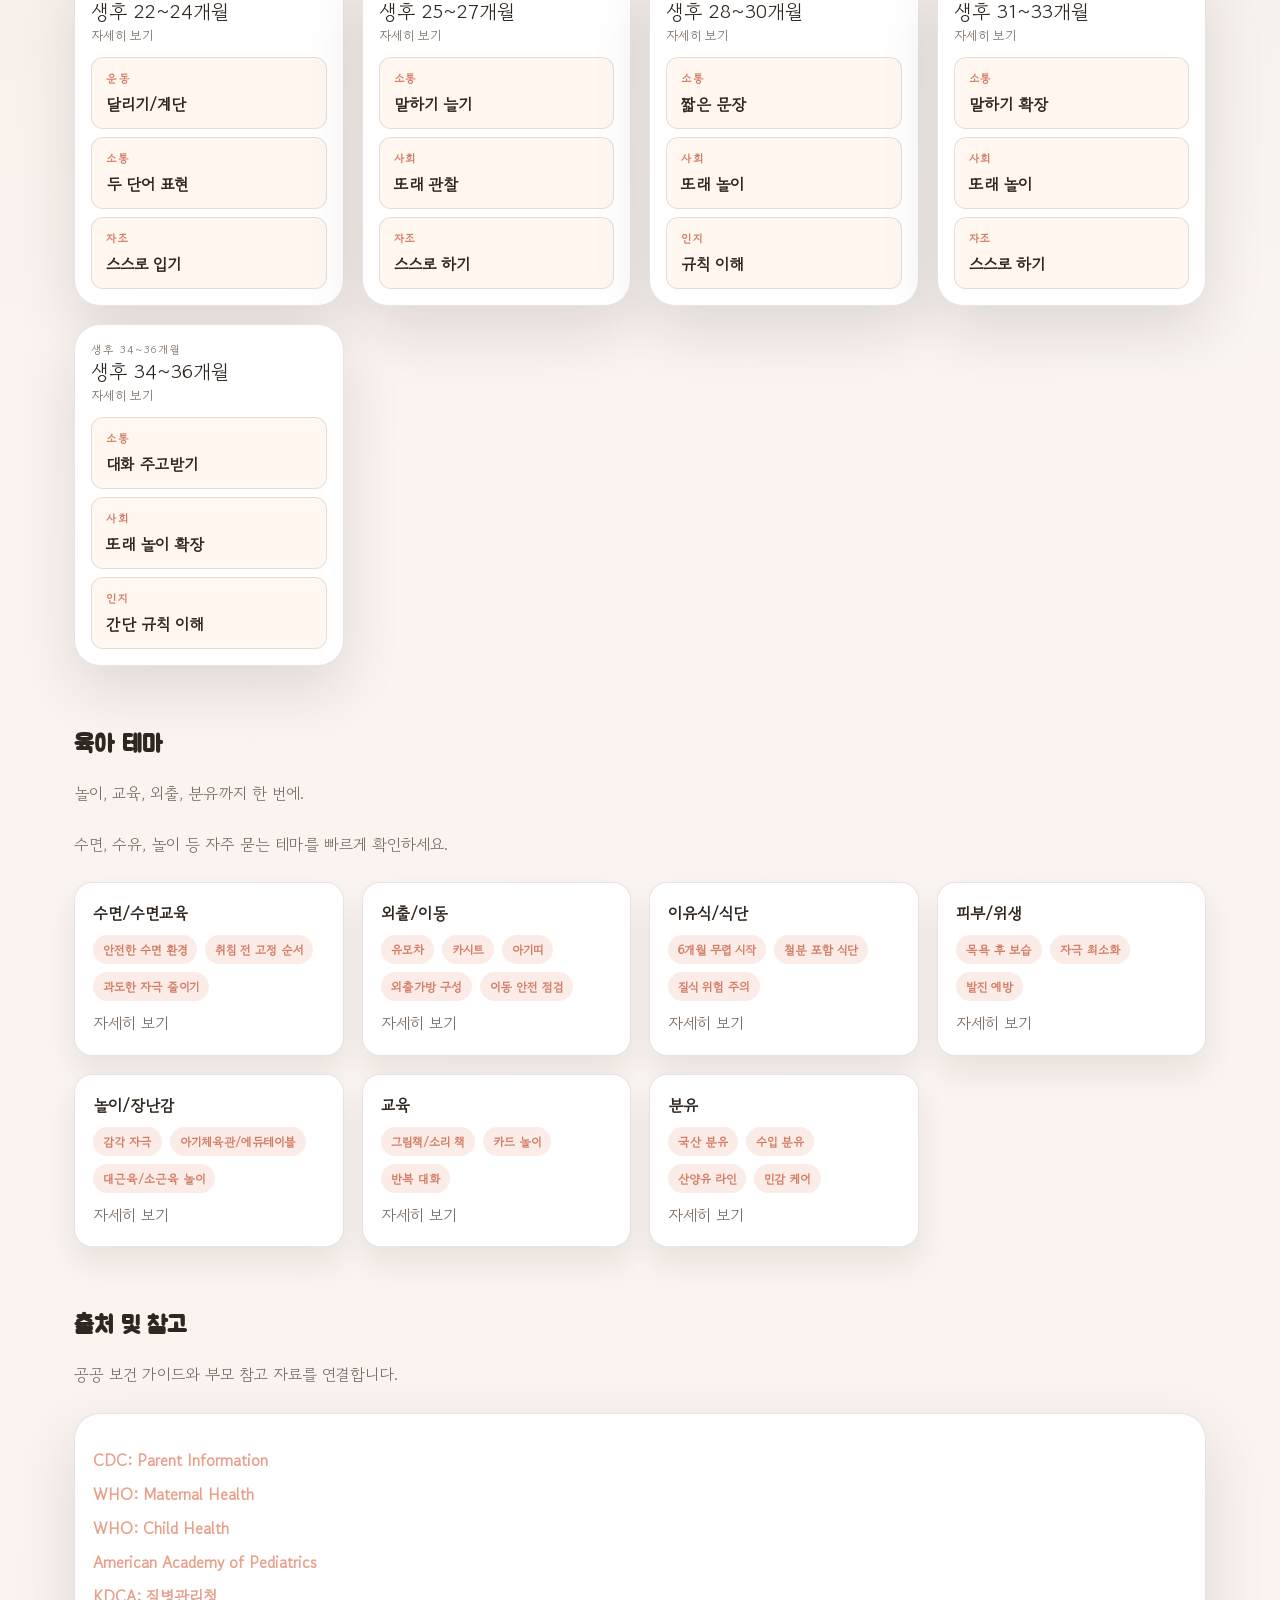
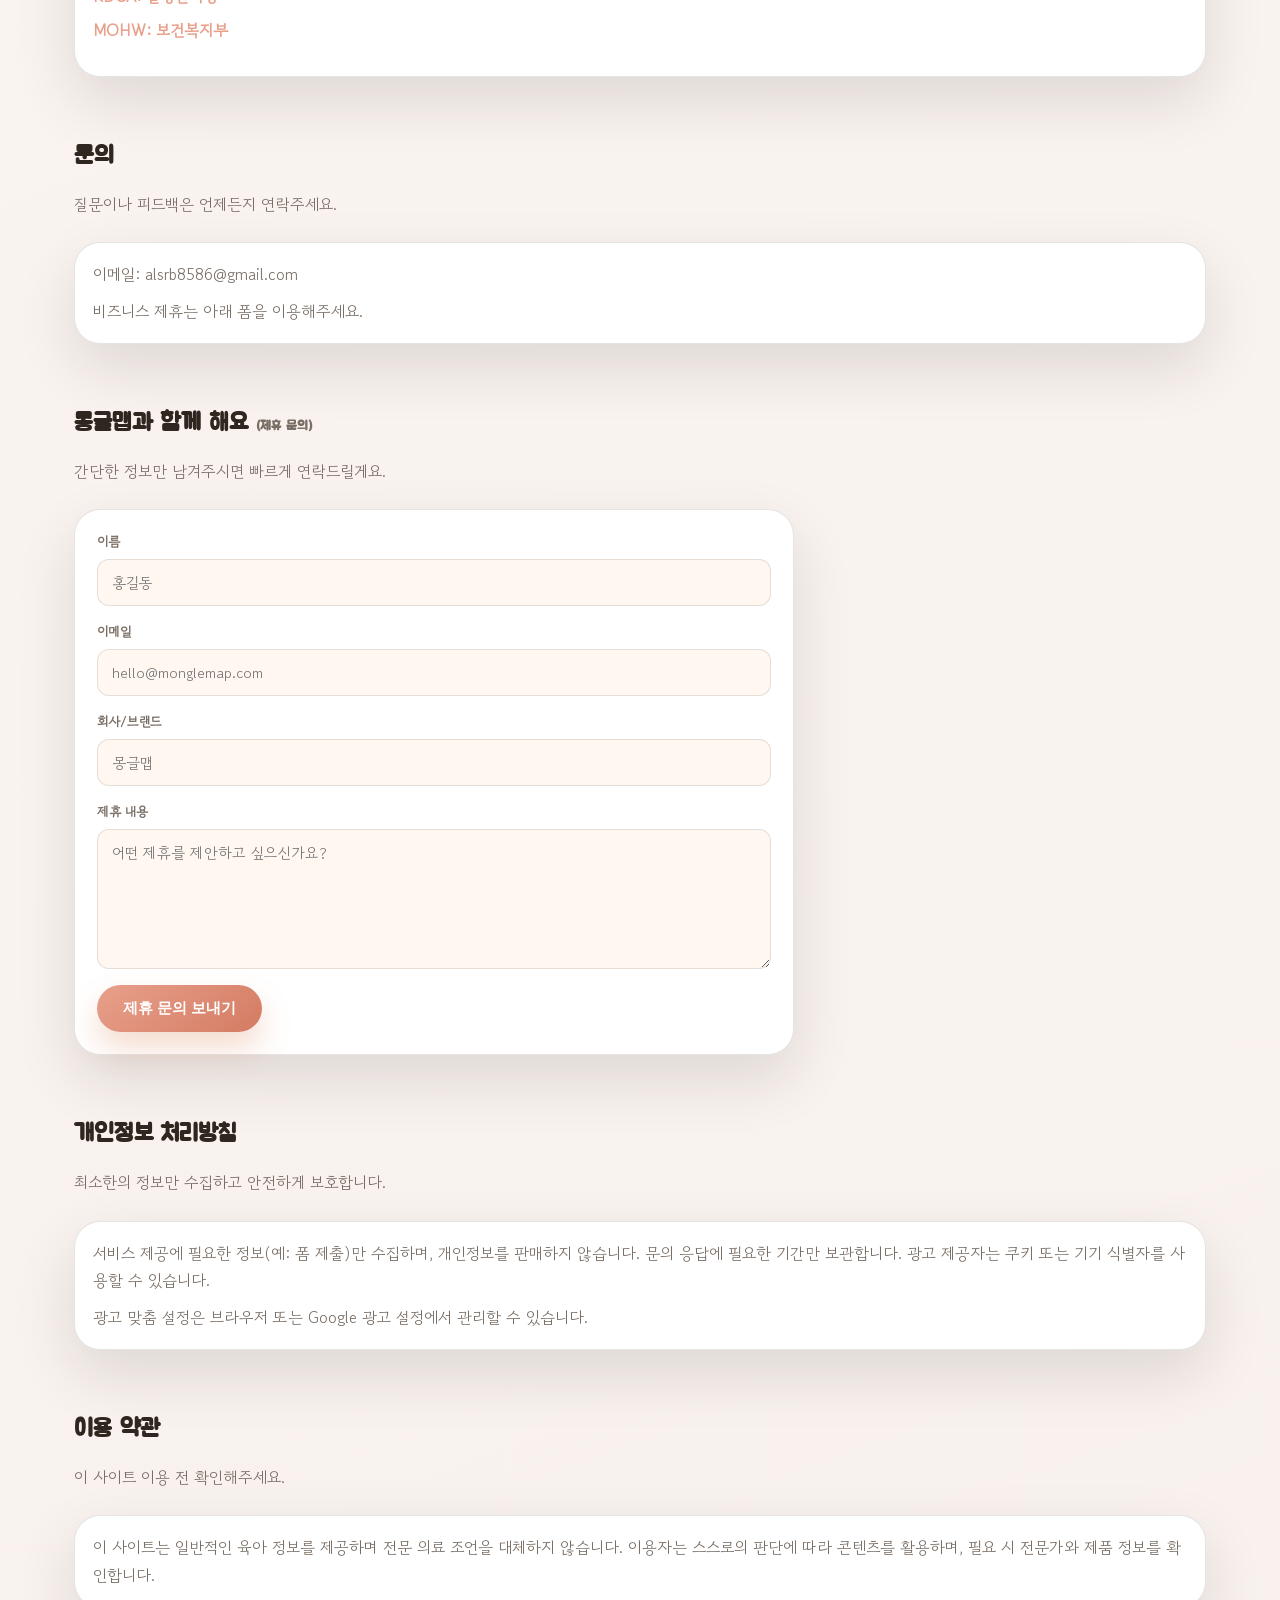
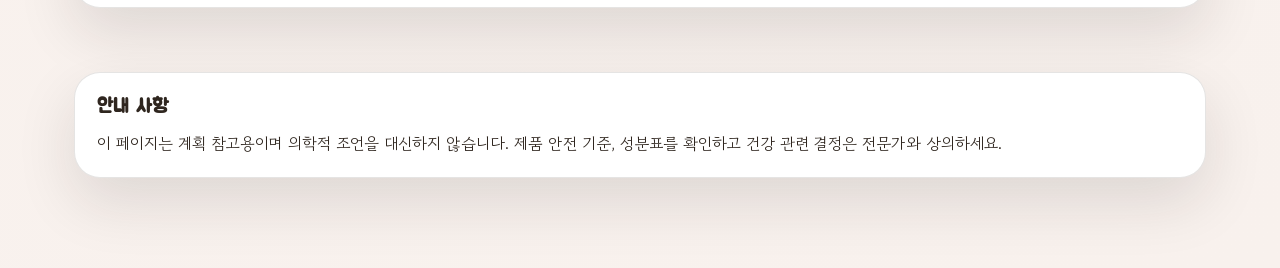
==== commit 73a90382: "Reorder sections and prep ad slots" ====
--- a/index.html
+++ b/index.html
@@ -24,9 +24,9 @@
         <div class="brand" id="brand">몽글맵</div>
         <nav class="site-nav">
             <button class="nav-link" data-target="about" id="nav-about">About</button>
-            <button class="nav-link" data-target="sources" id="nav-sources">Sources</button>
             <button class="nav-link" data-target="stages" id="nav-stages">Care Stages</button>
             <button class="nav-link" data-target="hot" id="nav-hot">Care Themes</button>
+            <button class="nav-link" data-target="sources" id="nav-sources">Sources</button>
             <button class="nav-link" data-target="contact" id="nav-contact">Contact</button>
             <button class="nav-link" data-target="partnership" id="nav-partnership">Partnership</button>
             <button class="nav-link" data-target="privacy" id="nav-privacy">Privacy</button>
@@ -62,21 +62,6 @@
                         key guidance changes.
                     </p>
                 </div>
-            </div>
-        </section>
-
-        <section class="section" id="sources">
-            <div class="section-header">
-                <h2 id="sources-title">Sources & References</h2>
-                <p id="sources-subtitle">We link to public health guidance and parent resources we rely on.</p>
-            </div>
-            <div class="info-card">
-                <ul class="sources-list" id="sources-list">
-                    <li><a href="https://www.cdc.gov/parents/index.html" target="_blank" rel="noopener noreferrer">CDC: Parent Information</a></li>
-                    <li><a href="https://www.who.int/health-topics/maternal-health" target="_blank" rel="noopener noreferrer">WHO: Maternal Health</a></li>
-                    <li><a href="https://www.who.int/health-topics/child-health" target="_blank" rel="noopener noreferrer">WHO: Child Health</a></li>
-                    <li><a href="https://www.aap.org/" target="_blank" rel="noopener noreferrer">American Academy of Pediatrics</a></li>
-                </ul>
             </div>
         </section>
 
@@ -111,6 +96,10 @@
         </section>
 
         <!-- Ad slot recommendation: place a responsive unit below the hero after approval. -->
+        <div class="ad-slot" id="ad-slot-hero" aria-hidden="true">
+            Ad slot (enabled after AdSense approval)
+        </div>
+
         <section class="section" id="stages">
             <div class="section-header">
                 <h2 id="stages-title">Stage Playbook</h2>
@@ -122,6 +111,10 @@
             <div id="stage-cards" class="stage-grid"></div>
         </section>
 
+        <div class="ad-slot" id="ad-slot-feed" aria-hidden="true">
+            Ad slot (enabled after AdSense approval)
+        </div>
+
         <!-- Ad slot recommendation: place an in-feed unit between long content blocks after approval. -->
         <section class="section" id="hot">
             <div class="section-header">
@@ -134,34 +127,20 @@
             <div id="hot-clusters" class="cluster-grid"></div>
         </section>
 
-        <section class="section" id="privacy">
-            <div class="section-header">
-                <h2 id="privacy-title">Privacy Policy</h2>
-                <p id="privacy-subtitle">We respect your data and keep collection to a minimum.</p>
-            </div>
-            <div class="info-card">
-                <p id="privacy-text">
-                    We collect only what is needed to provide the service (such as form submissions). We do not sell
-                    personal information. We retain submissions only as long as needed to respond.
-                    Ad providers may use cookies or device identifiers to serve ads.
-                </p>
-                <p id="privacy-ads">
-                    You can manage ad personalization in your browser or Google Ads settings.
-                </p>
-            </div>
-        </section>
-
-        <section class="section" id="terms">
-            <div class="section-header">
-                <h2 id="terms-title">Terms of Use</h2>
-                <p id="terms-subtitle">Please read before using the site.</p>
-            </div>
-            <div class="info-card">
-                <p id="terms-text">
-                    This site provides general parenting information and does not replace professional medical advice.
-                    By using the site, you agree to use the content at your own discretion and verify product labels
-                    or guidance with professionals when needed.
-                </p>
+        <section class="section" id="sources">
+            <div class="section-header">
+                <h2 id="sources-title">Sources & References</h2>
+                <p id="sources-subtitle">We link to public health guidance and parent resources we rely on.</p>
+            </div>
+            <div class="info-card">
+                <ul class="sources-list" id="sources-list">
+                    <li><a href="https://www.cdc.gov/parents/index.html" target="_blank" rel="noopener noreferrer">CDC: Parent Information</a></li>
+                    <li><a href="https://www.who.int/health-topics/maternal-health" target="_blank" rel="noopener noreferrer">WHO: Maternal Health</a></li>
+                    <li><a href="https://www.who.int/health-topics/child-health" target="_blank" rel="noopener noreferrer">WHO: Child Health</a></li>
+                    <li><a href="https://www.aap.org/" target="_blank" rel="noopener noreferrer">American Academy of Pediatrics</a></li>
+                    <li><a href="https://www.kdca.go.kr/" target="_blank" rel="noopener noreferrer">KDCA: 질병관리청</a></li>
+                    <li><a href="https://www.mohw.go.kr/" target="_blank" rel="noopener noreferrer">MOHW: 보건복지부</a></li>
+                </ul>
             </div>
         </section>
 
@@ -203,6 +182,37 @@
                 </label>
                 <button class="form-submit" id="partnership-submit" type="submit">제휴 문의 보내기</button>
             </form>
+        </section>
+
+        <section class="section" id="privacy">
+            <div class="section-header">
+                <h2 id="privacy-title">Privacy Policy</h2>
+                <p id="privacy-subtitle">We respect your data and keep collection to a minimum.</p>
+            </div>
+            <div class="info-card">
+                <p id="privacy-text">
+                    We collect only what is needed to provide the service (such as form submissions). We do not sell
+                    personal information. We retain submissions only as long as needed to respond.
+                    Ad providers may use cookies or device identifiers to serve ads.
+                </p>
+                <p id="privacy-ads">
+                    You can manage ad personalization in your browser or Google Ads settings.
+                </p>
+            </div>
+        </section>
+
+        <section class="section" id="terms">
+            <div class="section-header">
+                <h2 id="terms-title">Terms of Use</h2>
+                <p id="terms-subtitle">Please read before using the site.</p>
+            </div>
+            <div class="info-card">
+                <p id="terms-text">
+                    This site provides general parenting information and does not replace professional medical advice.
+                    By using the site, you agree to use the content at your own discretion and verify product labels
+                    or guidance with professionals when needed.
+                </p>
+            </div>
         </section>
 
         <section class="section" id="disclaimer">
--- a/style.css
+++ b/style.css
@@ -350,6 +350,21 @@
     text-decoration: underline;
 }
 
+.ad-slot {
+    margin: 28px 0;
+    padding: 16px;
+    border: 1px dashed var(--border);
+    border-radius: var(--radius-lg);
+    color: var(--muted);
+    font-size: 13px;
+    text-align: center;
+    display: none;
+}
+
+.ads-enabled .ad-slot {
+    display: block;
+}
+
 .stage-grid {
     display: grid;
     grid-template-columns: repeat(auto-fit, minmax(220px, 1fr));
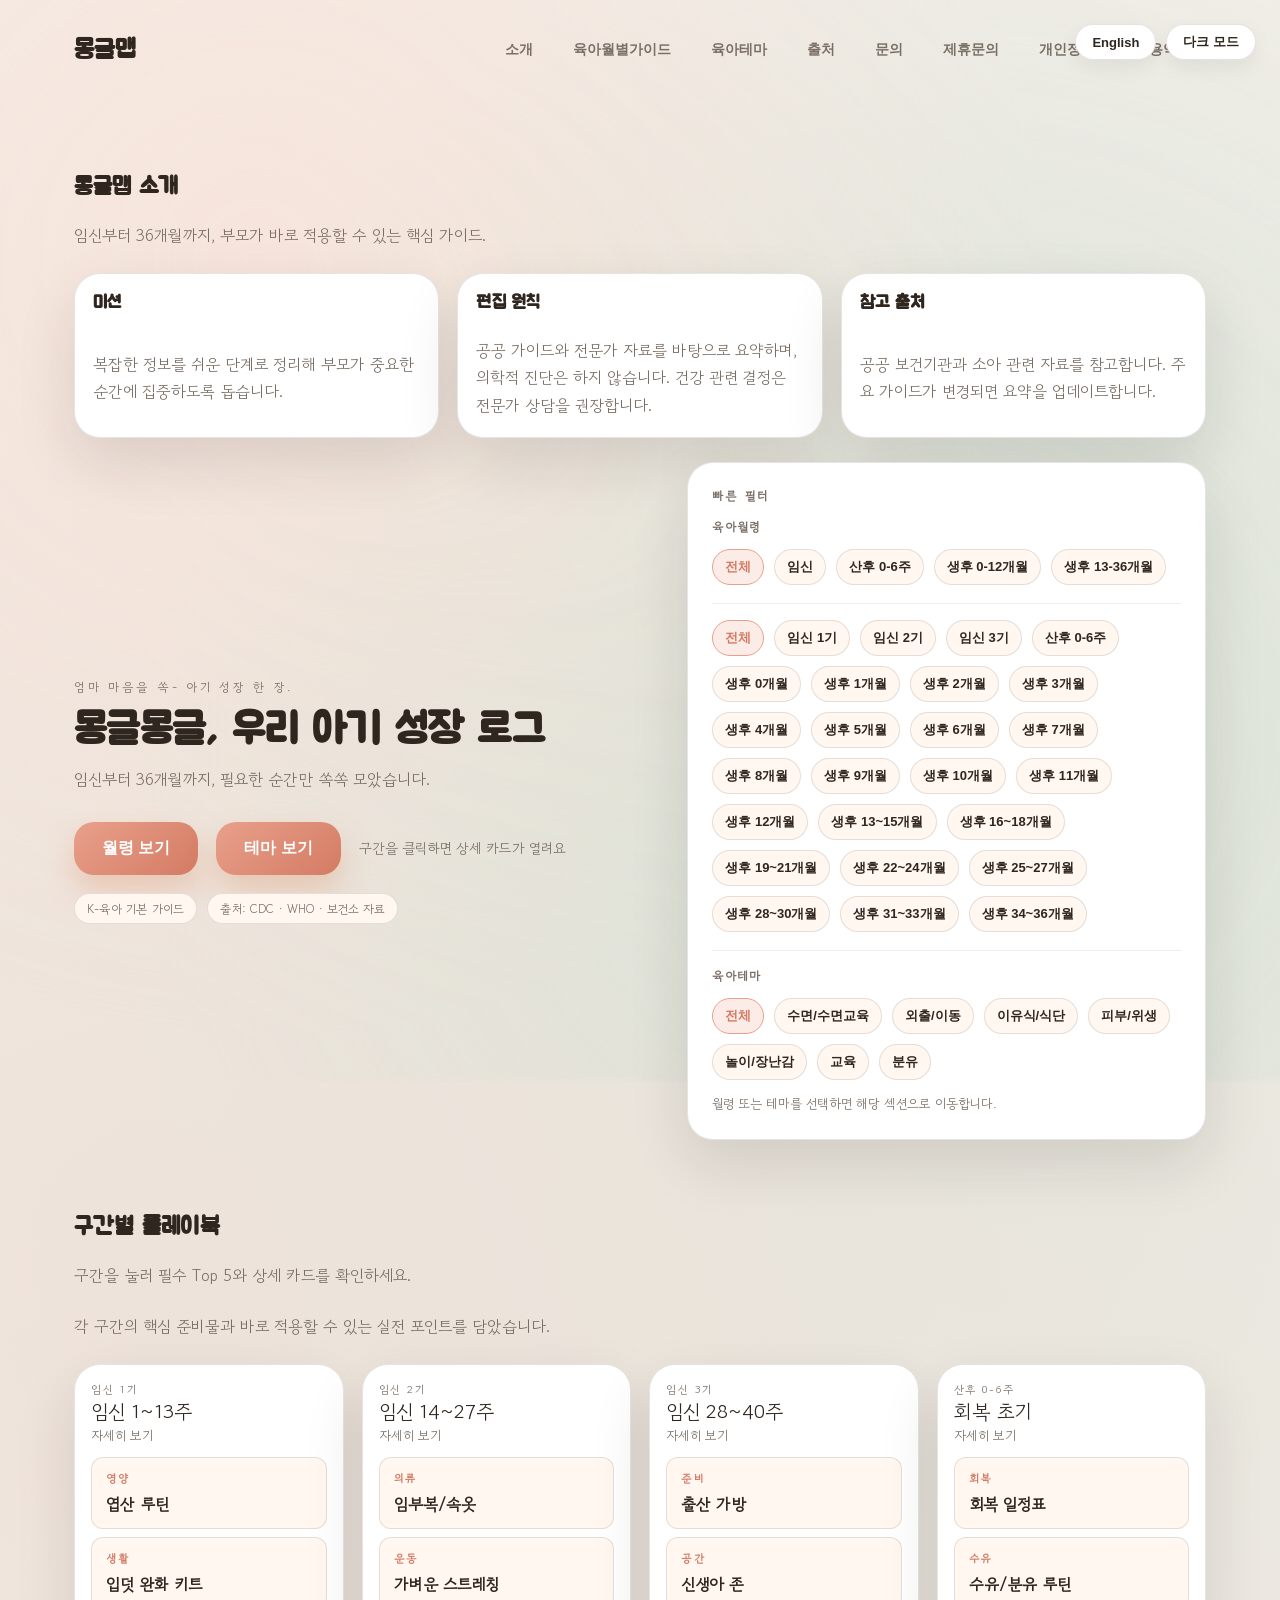
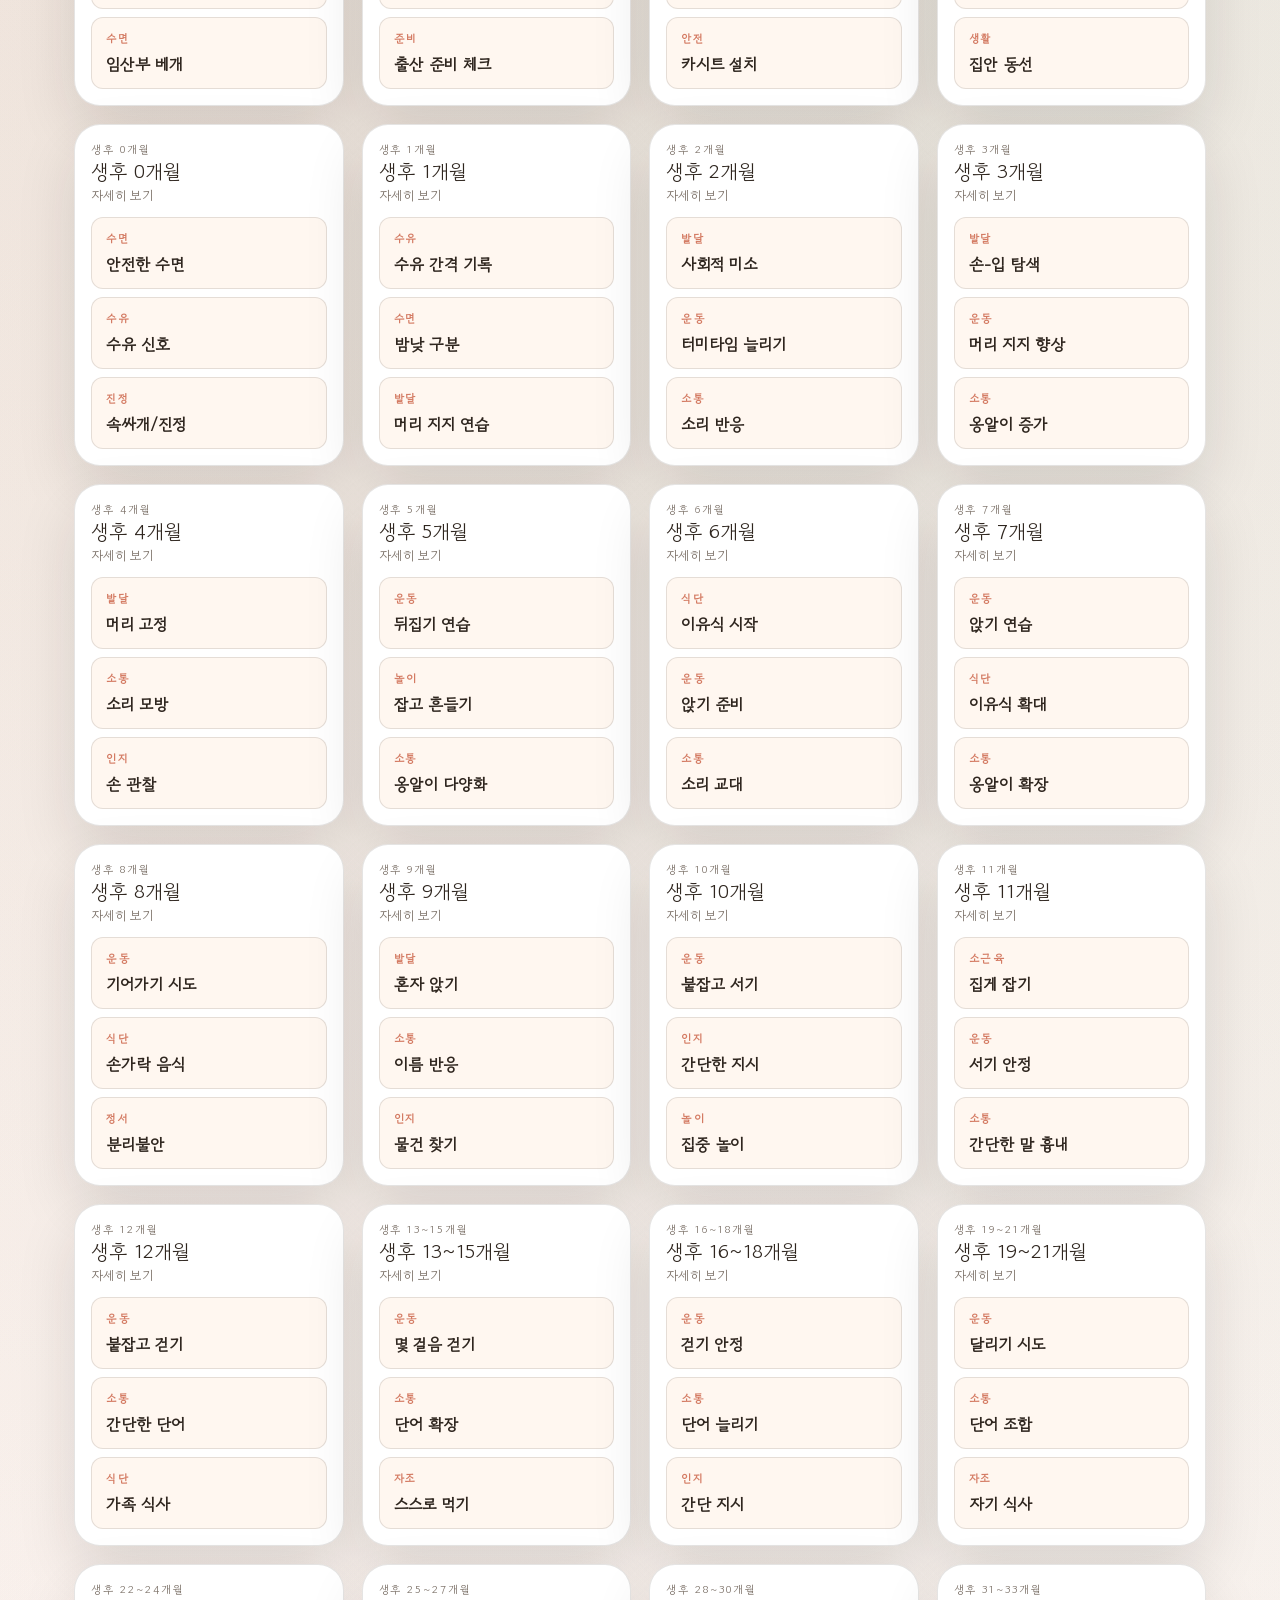
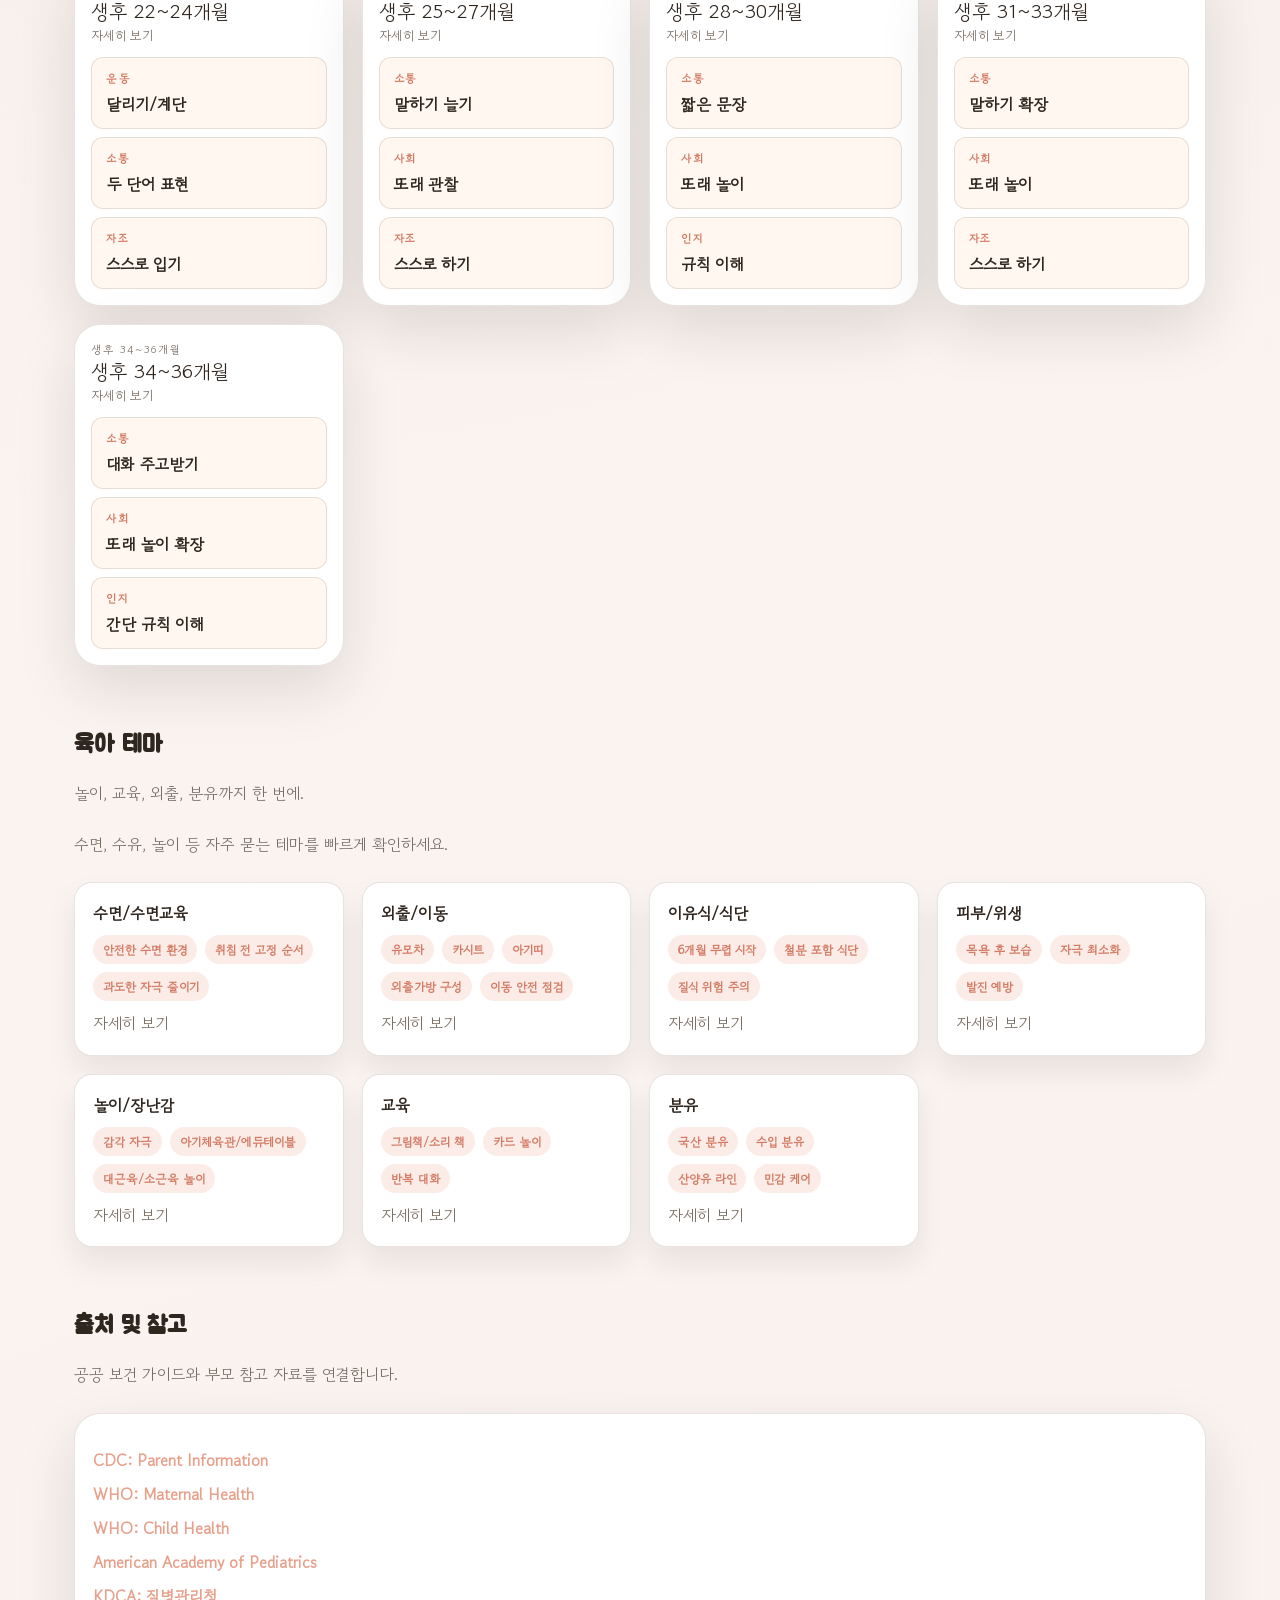
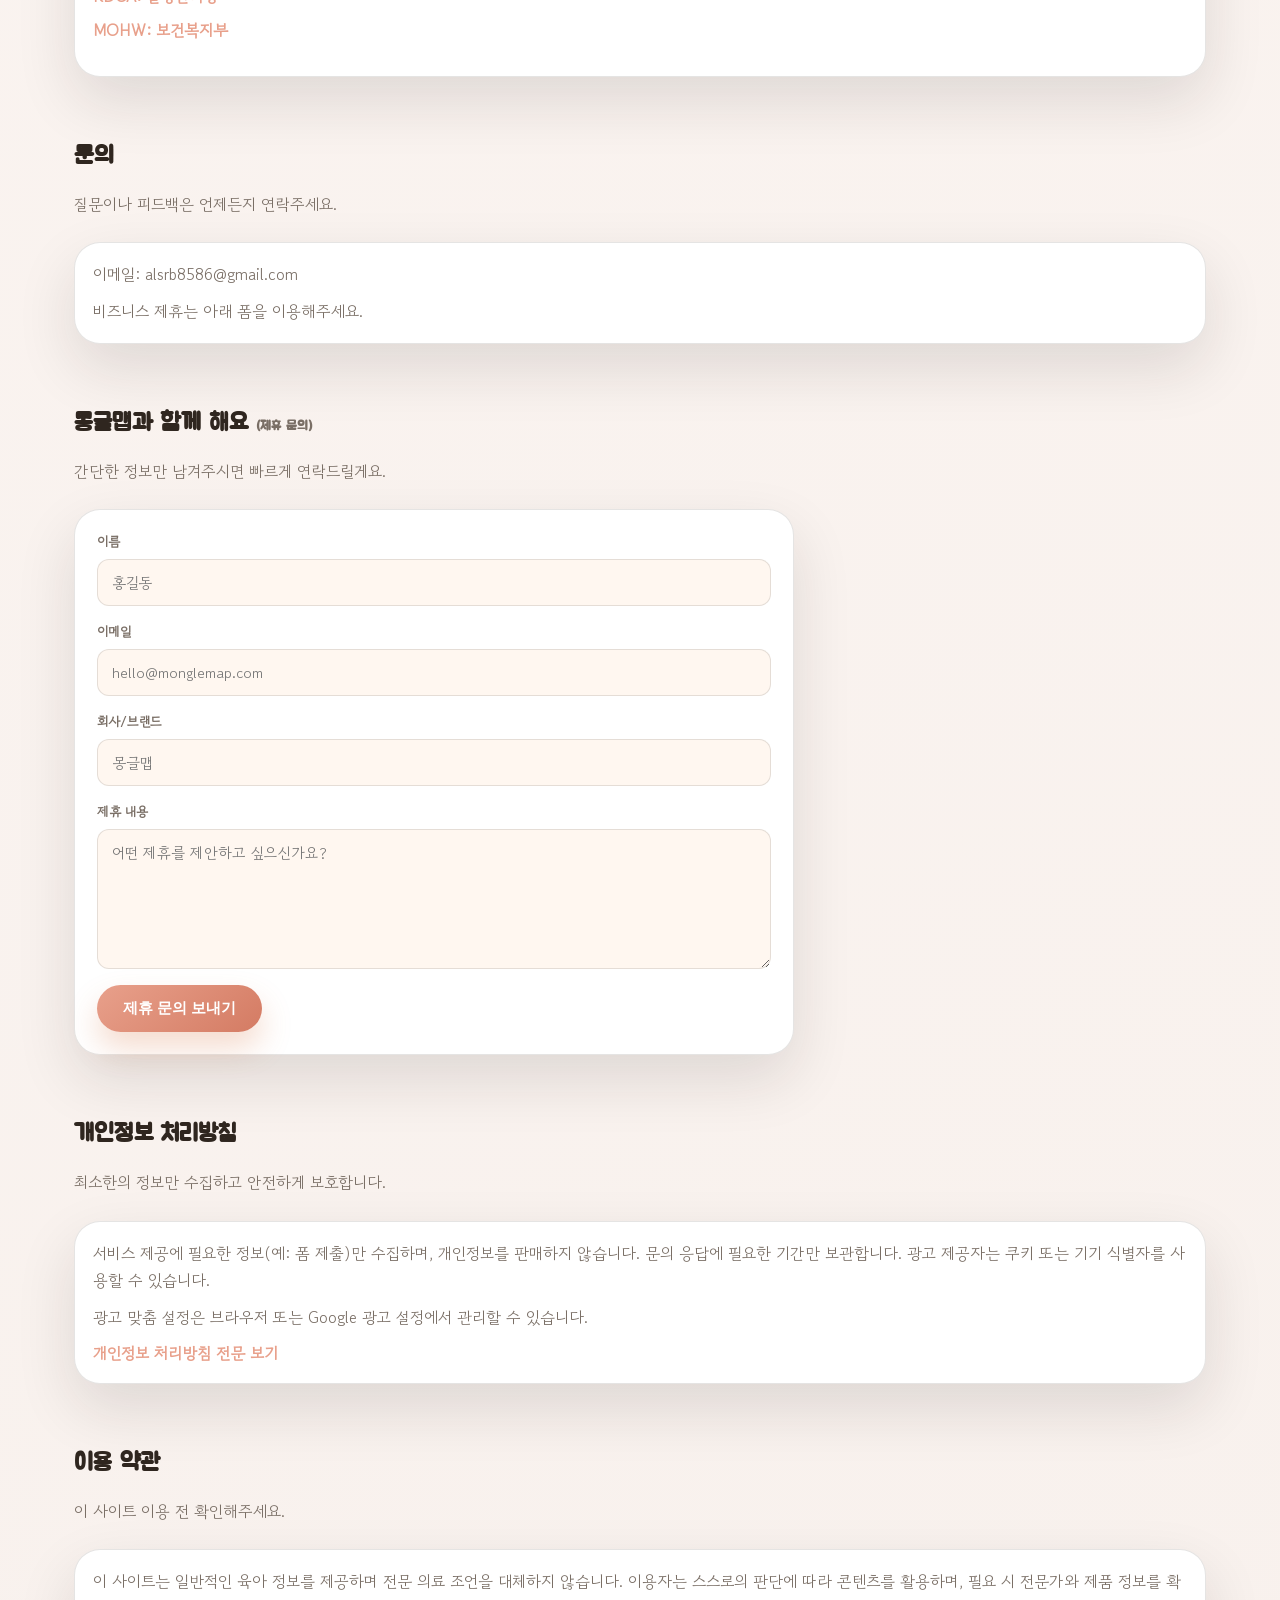
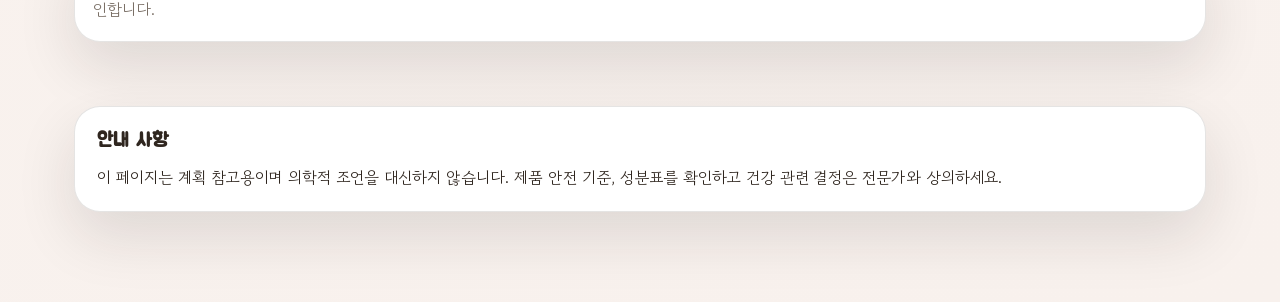
==== commit daf233a5: "Add detailed privacy policy page" ====
--- a/index.html
+++ b/index.html
@@ -198,6 +198,7 @@
                 <p id="privacy-ads">
                     You can manage ad personalization in your browser or Google Ads settings.
                 </p>
+                <a class="section-link" id="privacy-link" href="privacy.html">Read the full Privacy Policy</a>
             </div>
         </section>
 
--- a/style.css
+++ b/style.css
@@ -350,6 +350,16 @@
     text-decoration: underline;
 }
 
+.section-link {
+    color: var(--accent);
+    text-decoration: none;
+    font-weight: 700;
+}
+
+.section-link:hover {
+    text-decoration: underline;
+}
+
 .ad-slot {
     margin: 28px 0;
     padding: 16px;
@@ -363,6 +373,17 @@
 
 .ads-enabled .ad-slot {
     display: block;
+}
+
+.legal-page .info-card {
+    margin-bottom: 16px;
+}
+
+.legal-list {
+    margin: 0;
+    padding-left: 18px;
+    color: var(--muted);
+    line-height: 1.7;
 }
 
 .stage-grid {
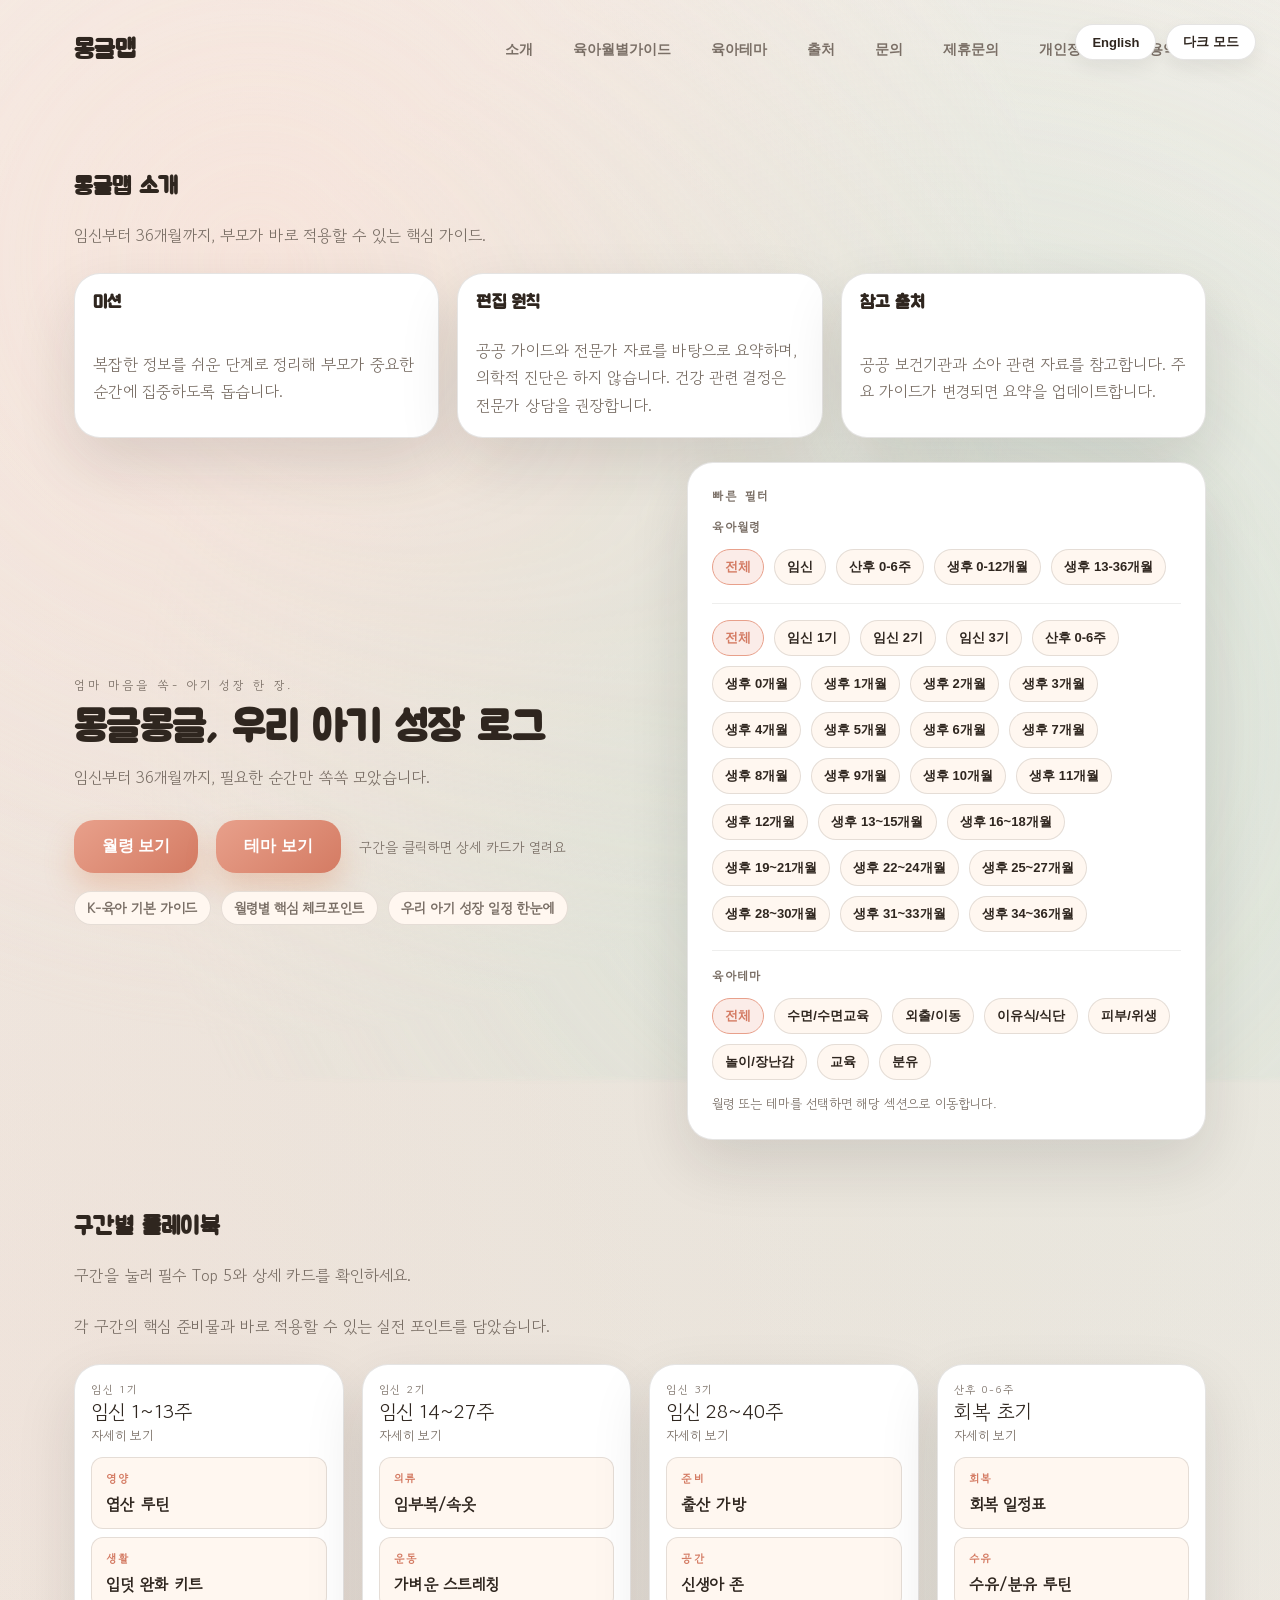
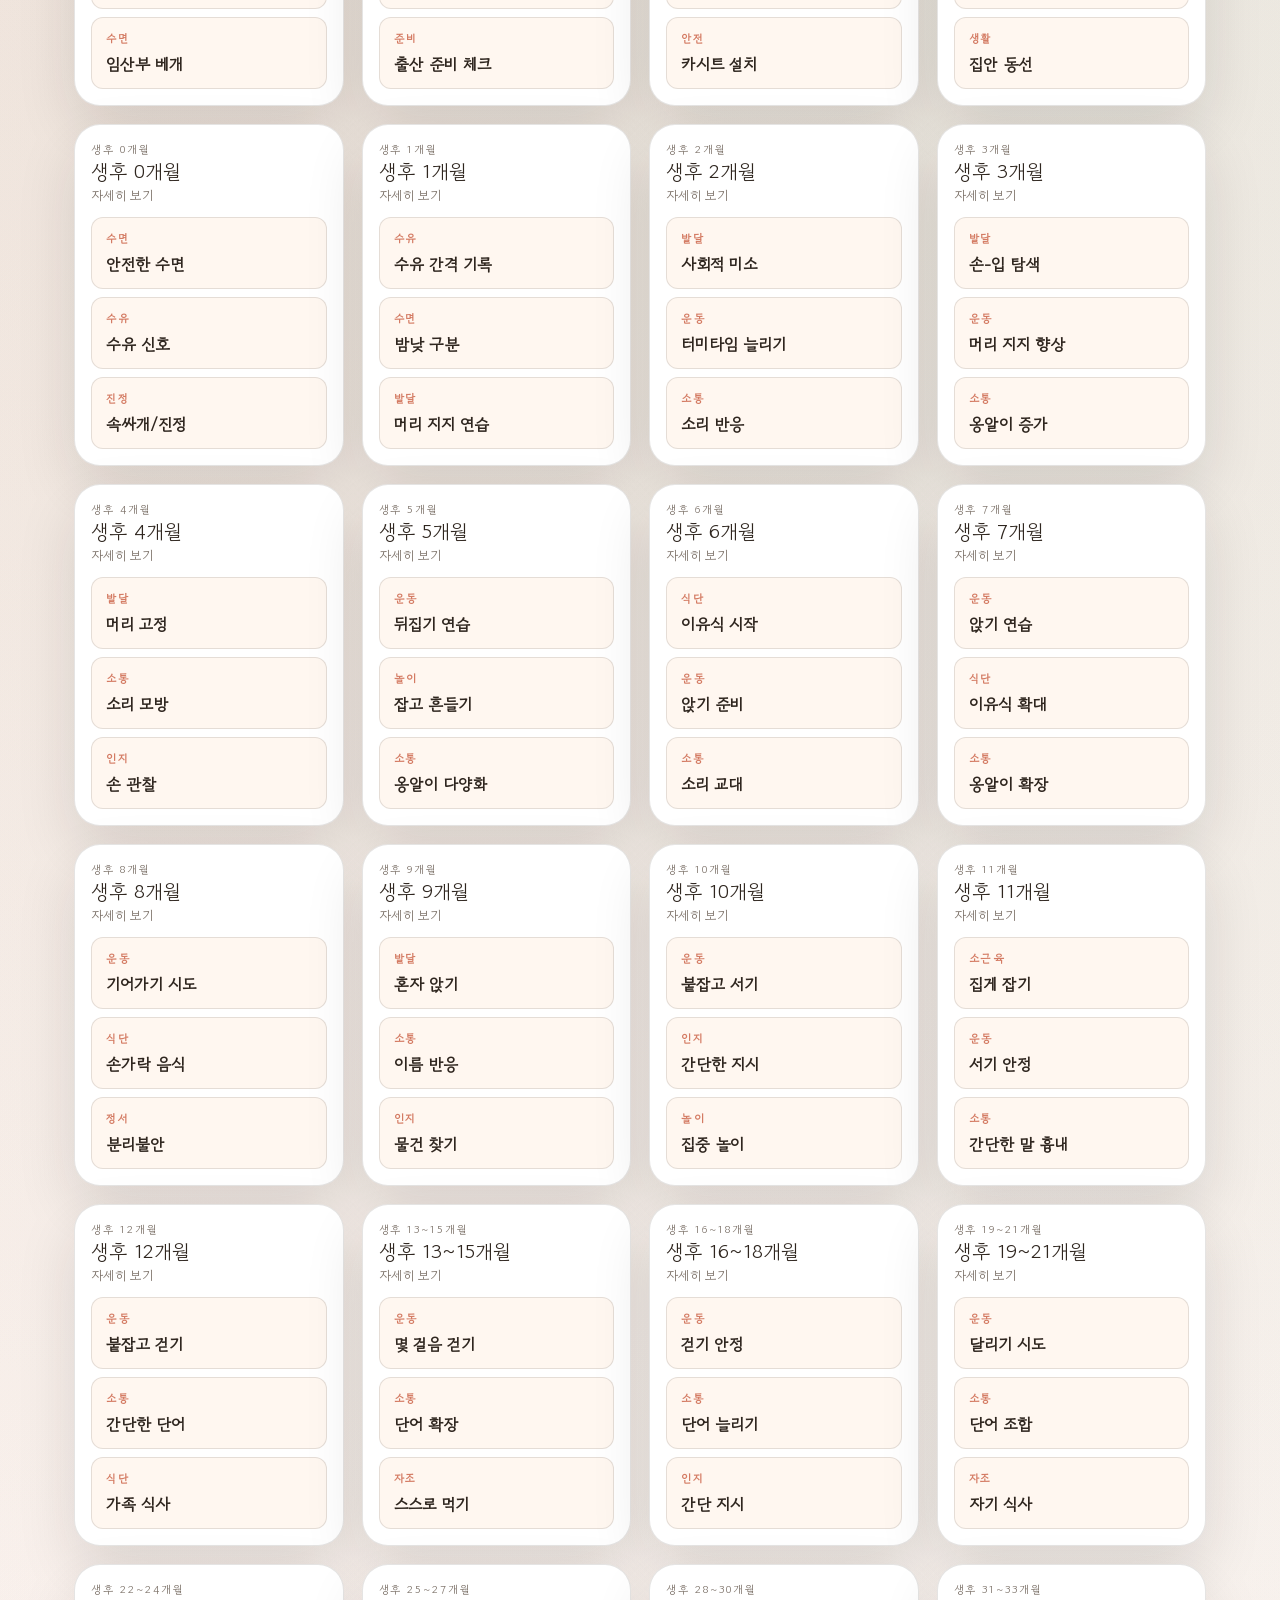
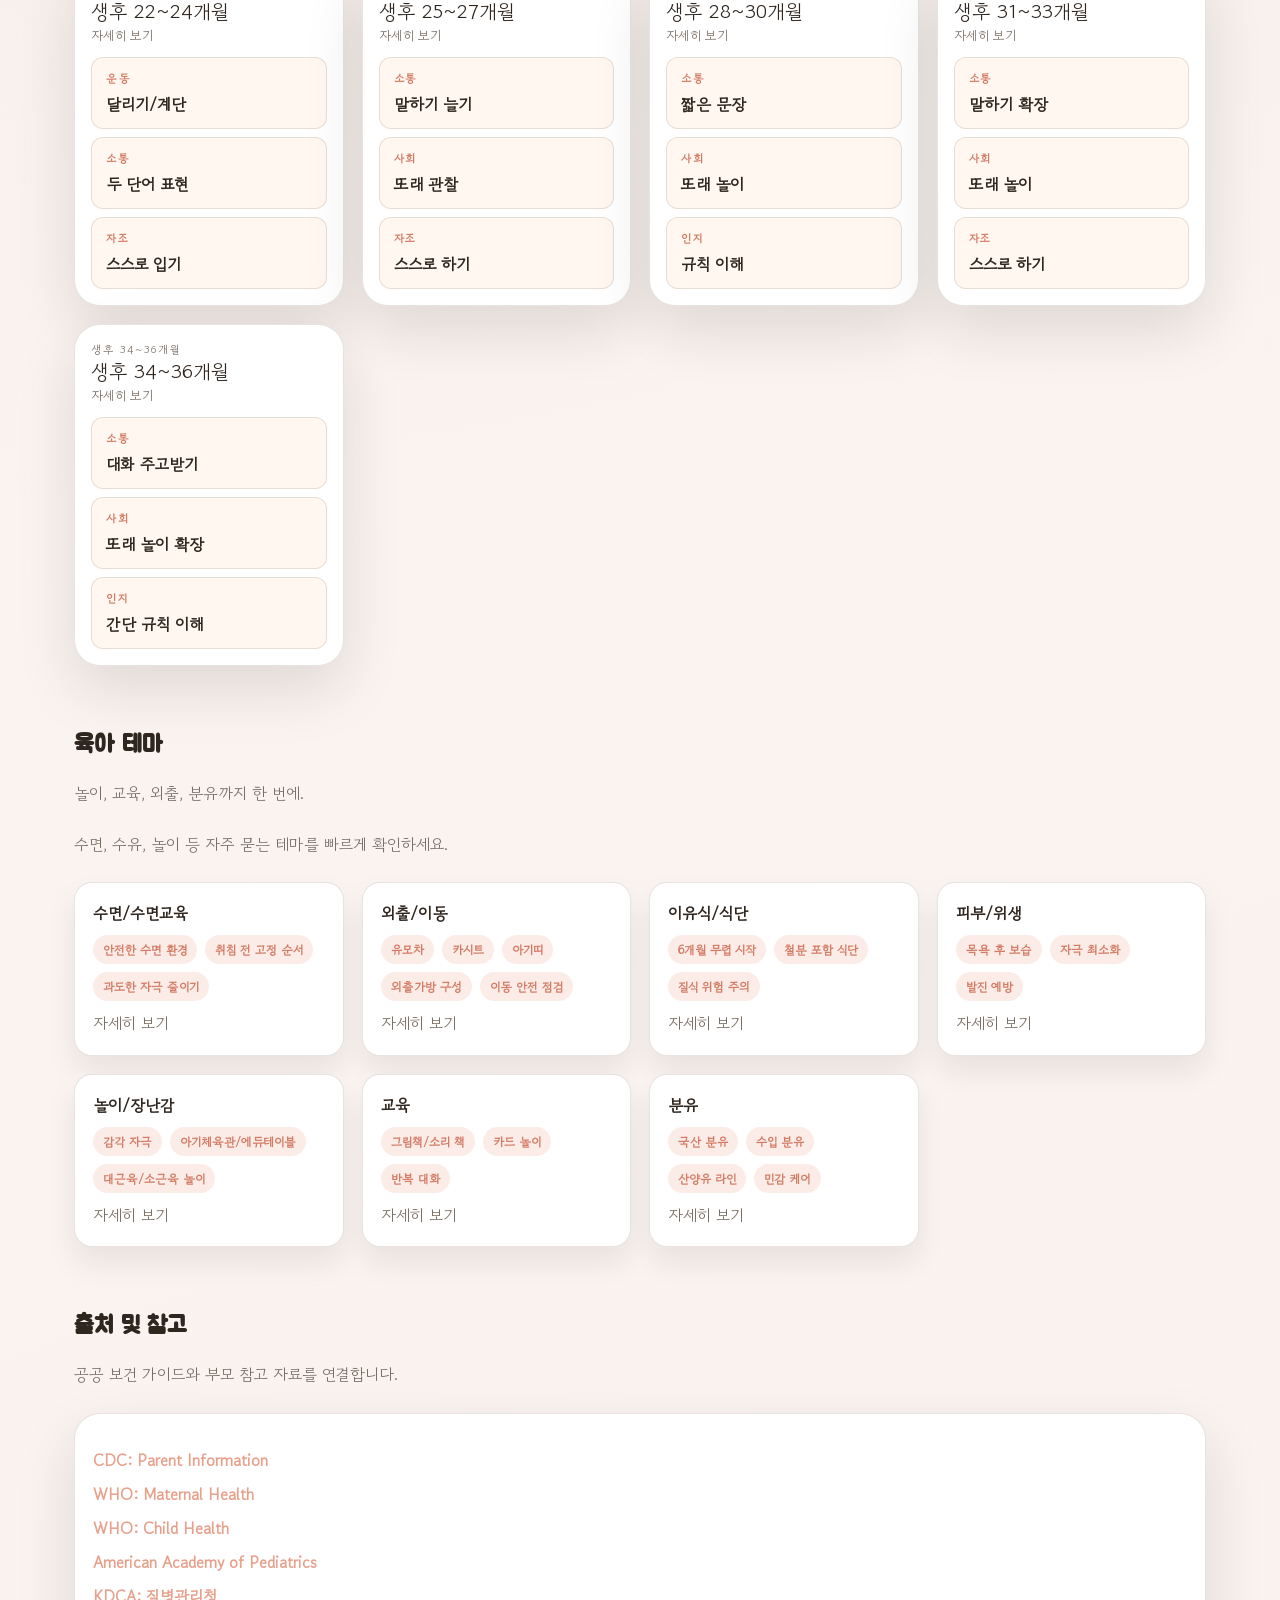
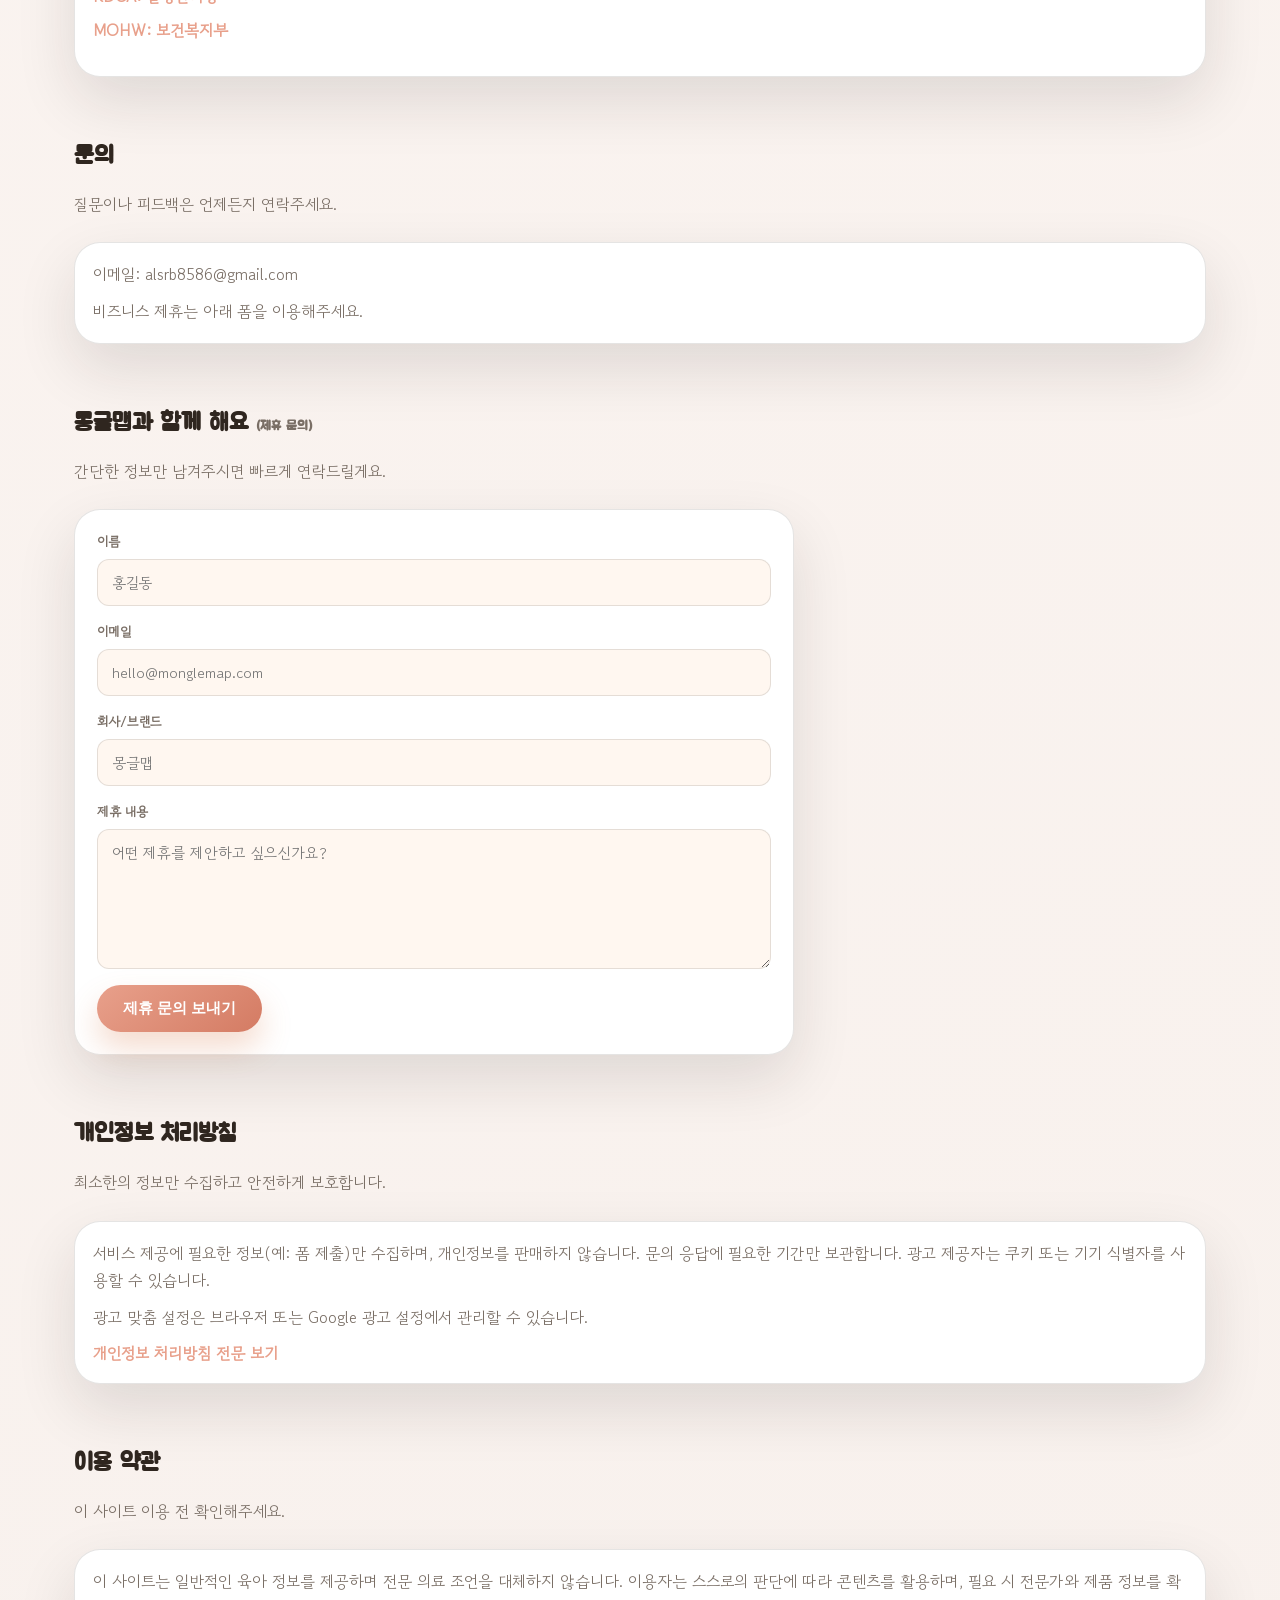
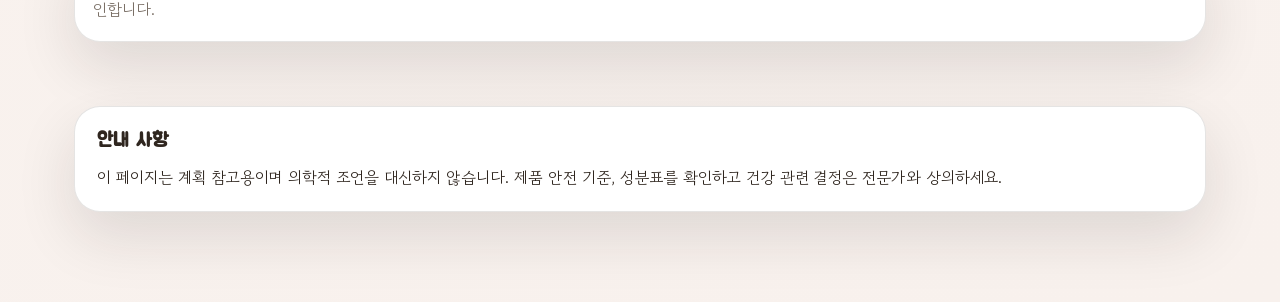
==== commit b5b92100: "Add hero meta highlight" ====
--- a/index.html
+++ b/index.html
@@ -80,6 +80,7 @@
                 <div class="meta-row">
                     <div class="meta-pill" id="meta-window">K-육아 기본 가이드</div>
                     <div class="meta-pill" id="meta-sources">Sources: CDC · WHO · KR Public Health</div>
+                    <div class="meta-pill" id="meta-highlight">우리 아기 성장 일정 한눈에</div>
                 </div>
             </div>
             <div class="hero-panel">
--- a/style.css
+++ b/style.css
@@ -220,7 +220,8 @@
     border-radius: 999px;
     border: 1px solid var(--border);
     background: var(--surface-alt);
-    font-size: 12px;
+    font-size: 14px;
+    font-weight: 600;
     color: var(--muted);
 }
 
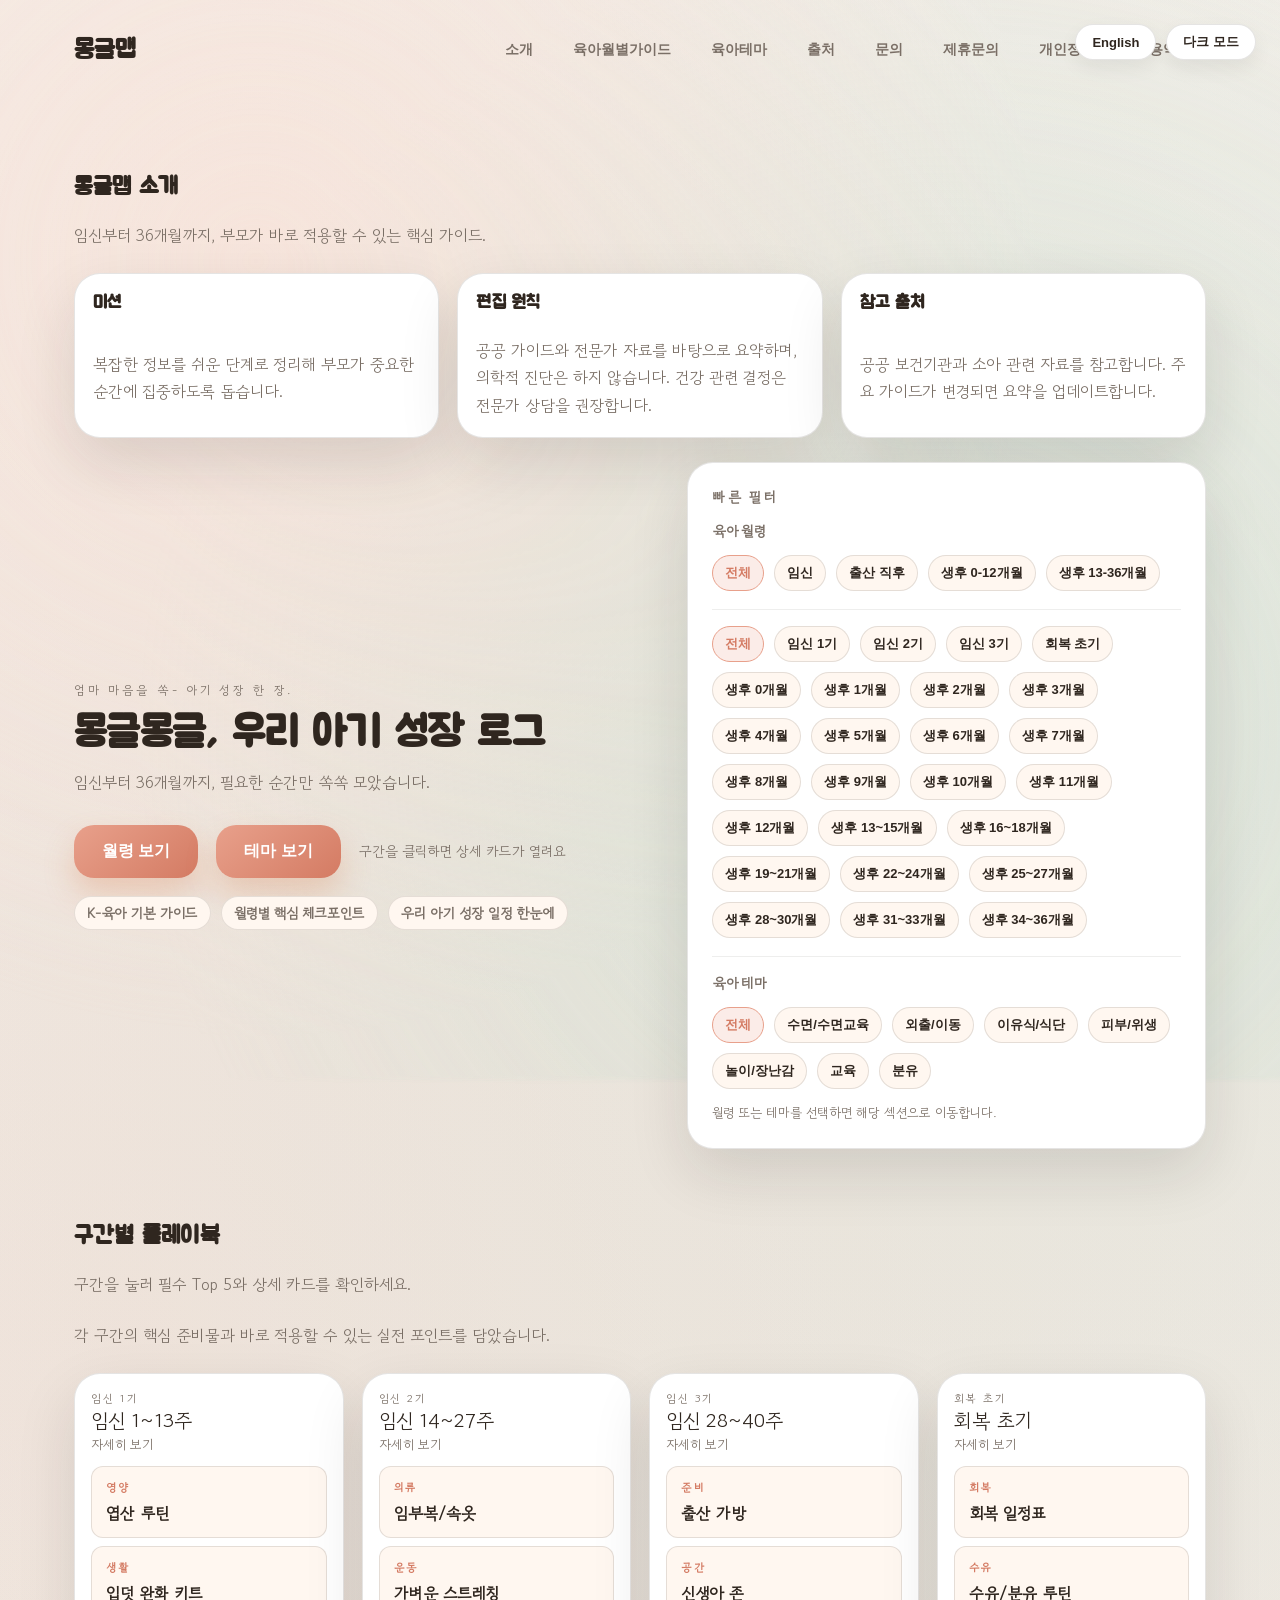
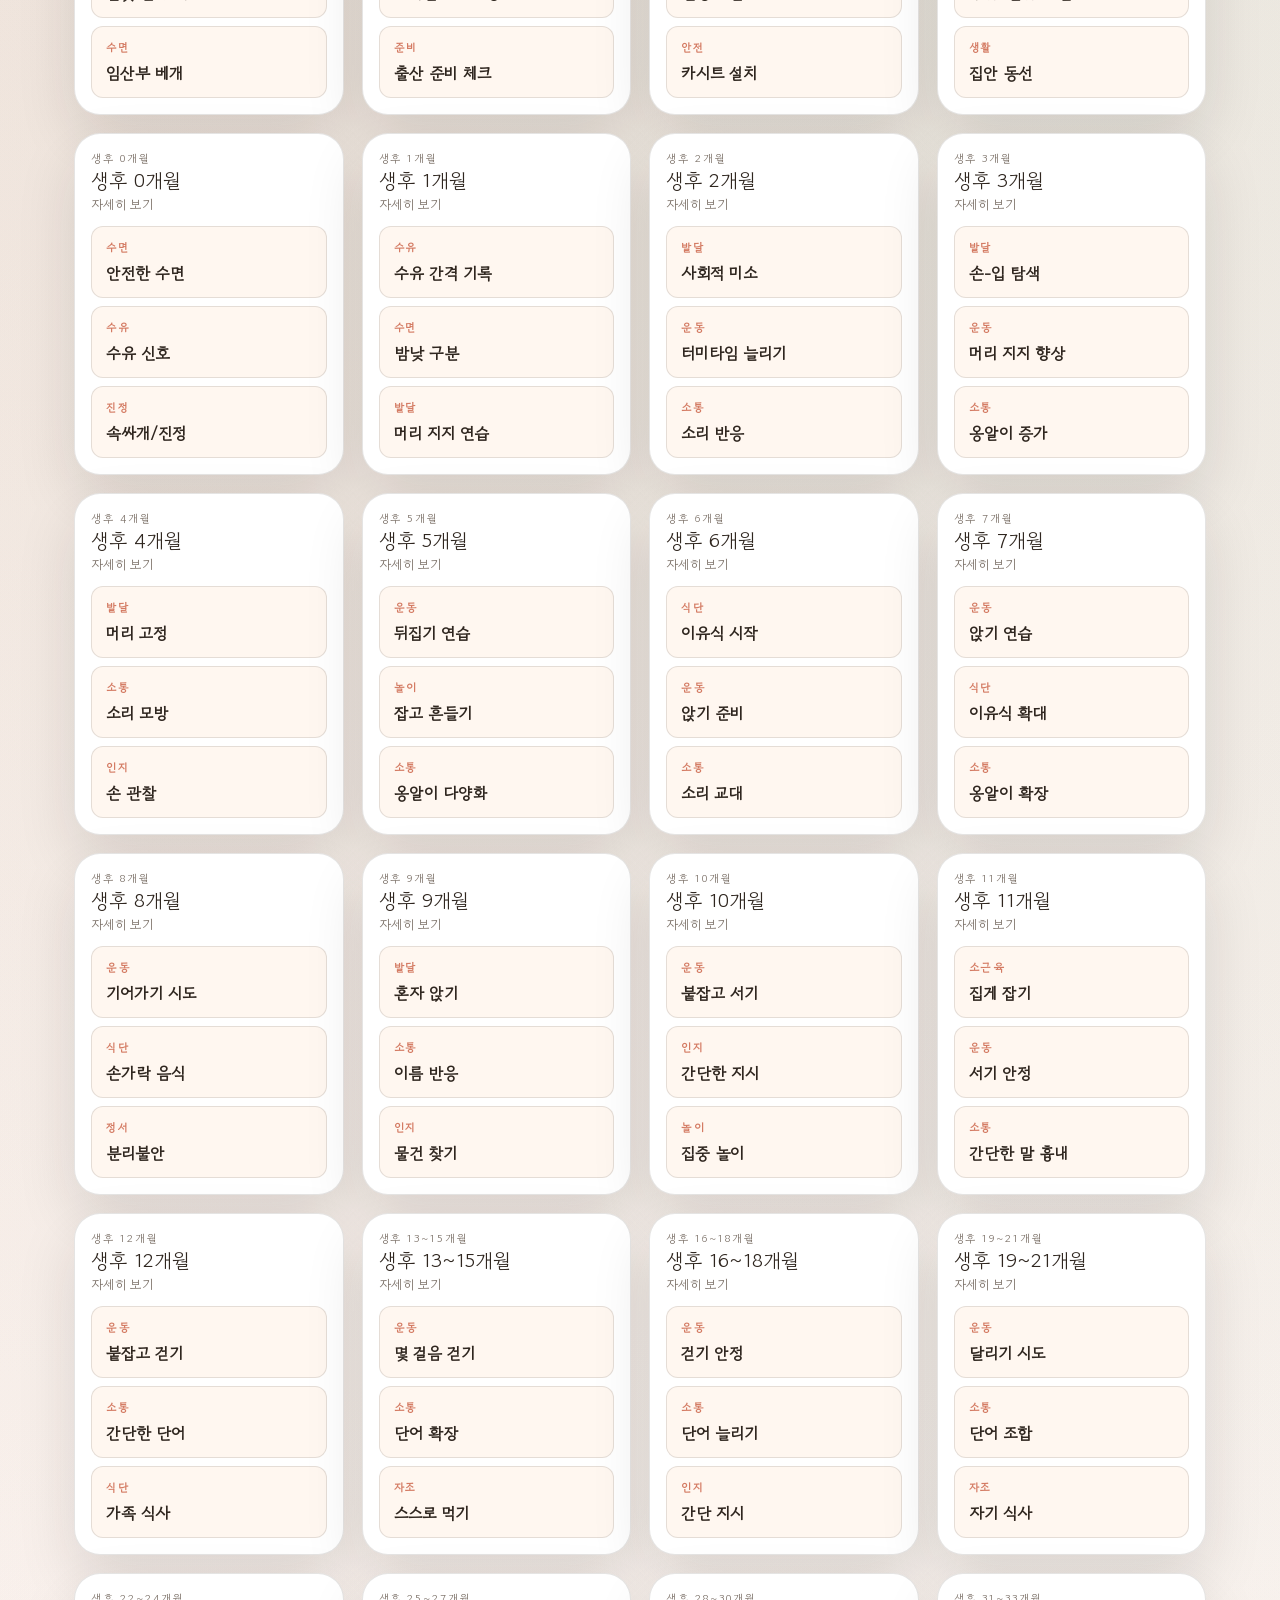
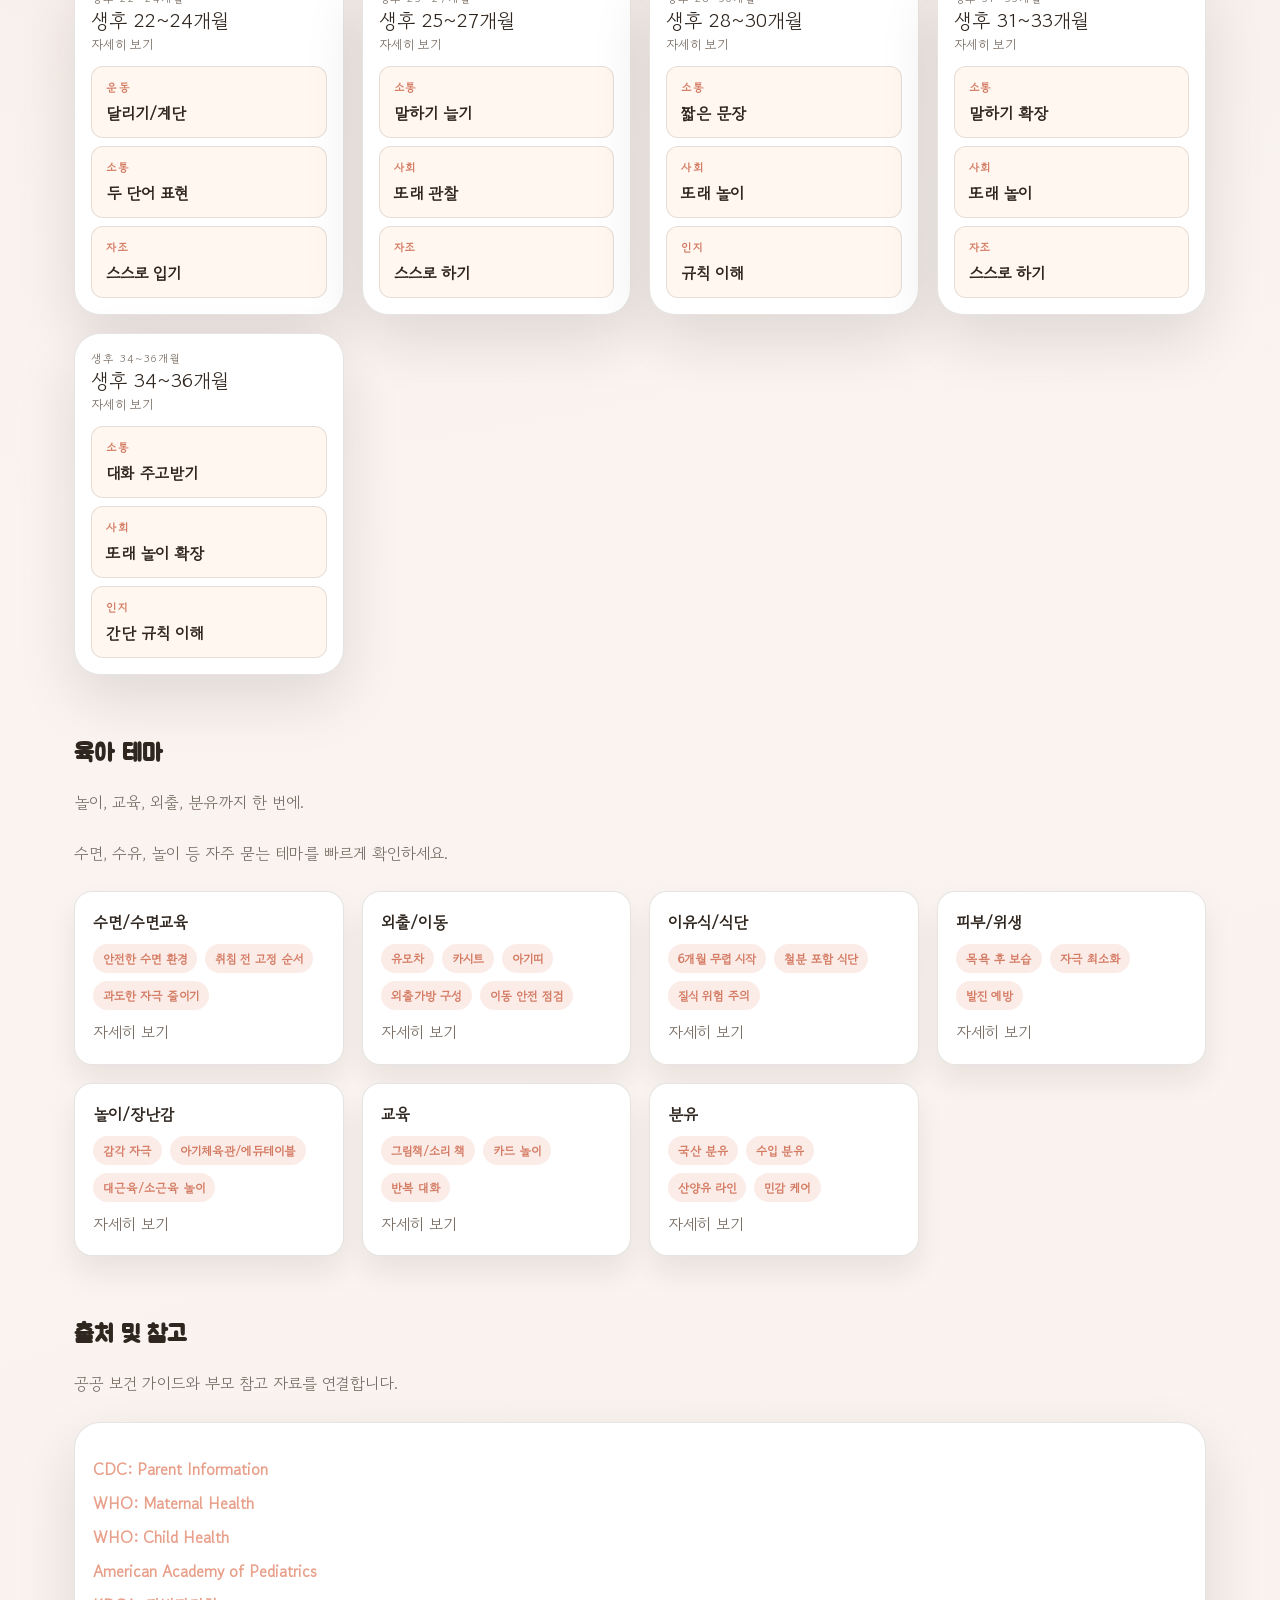
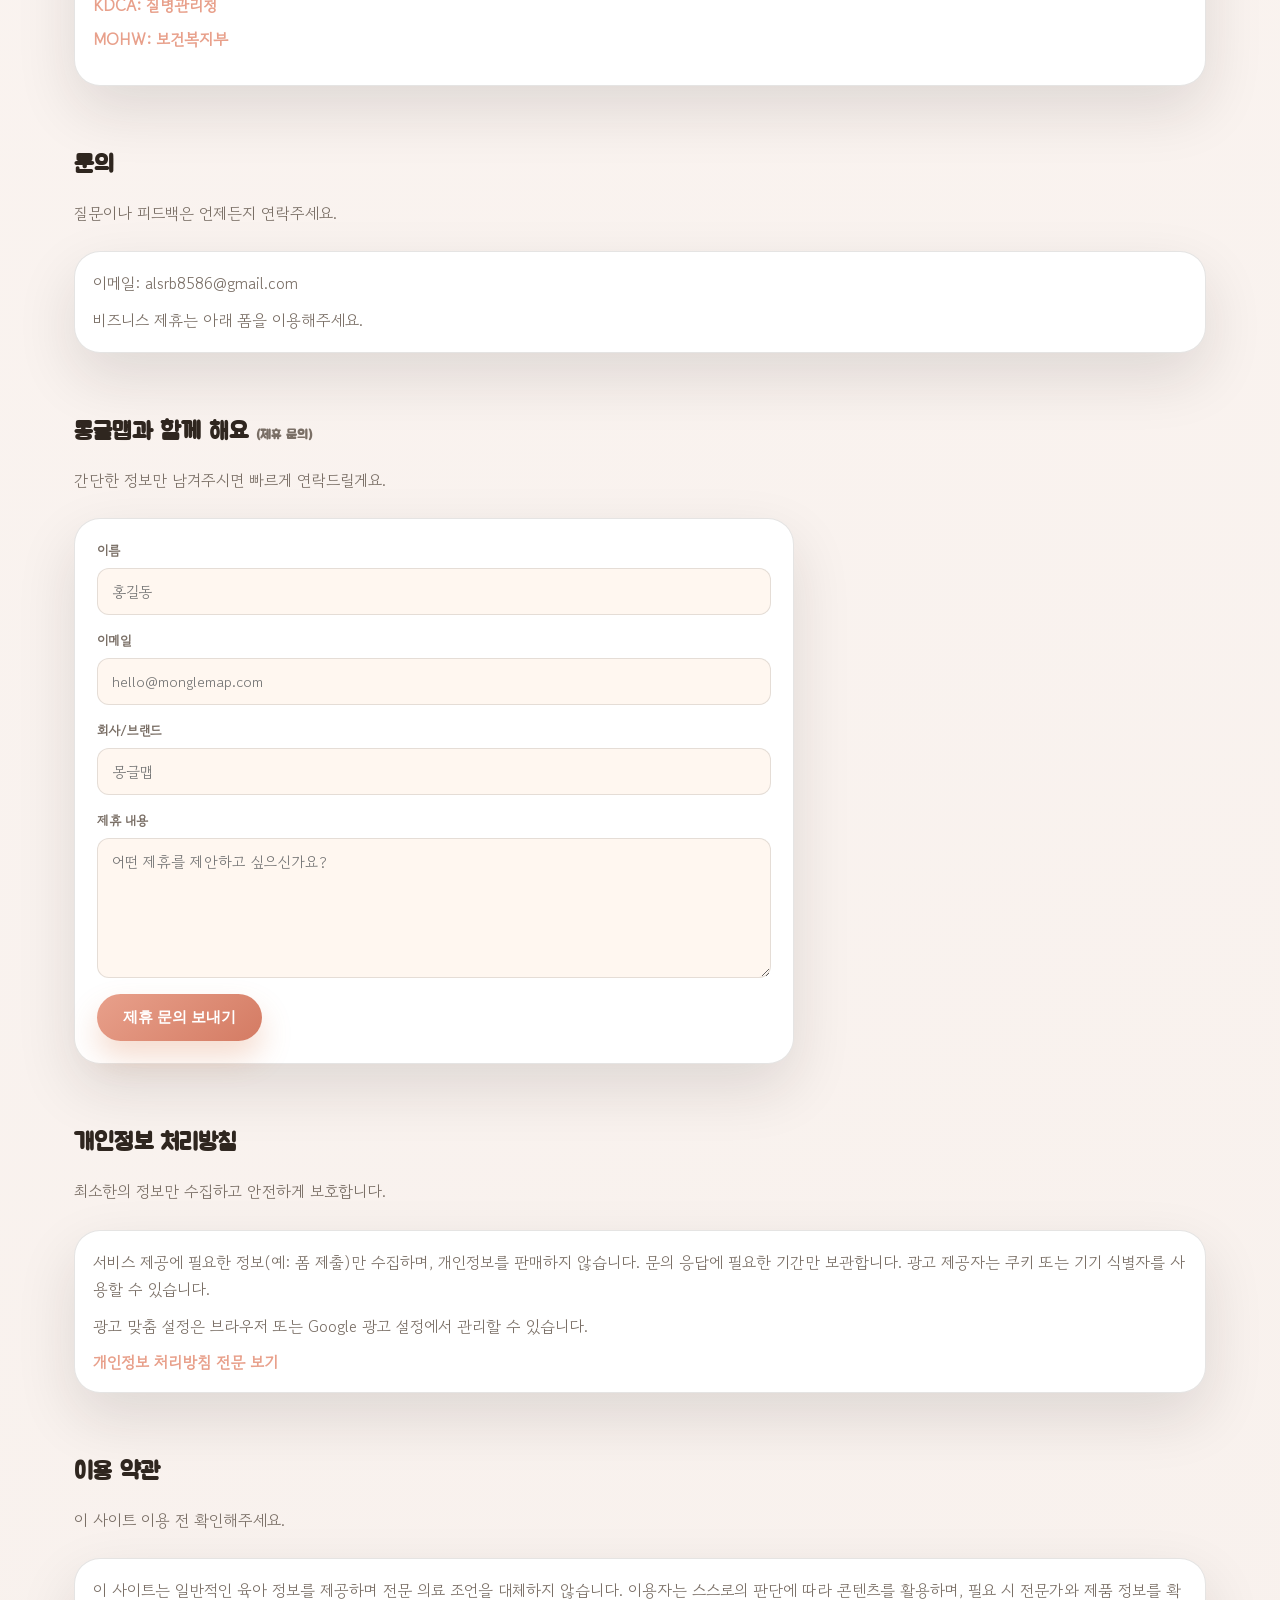
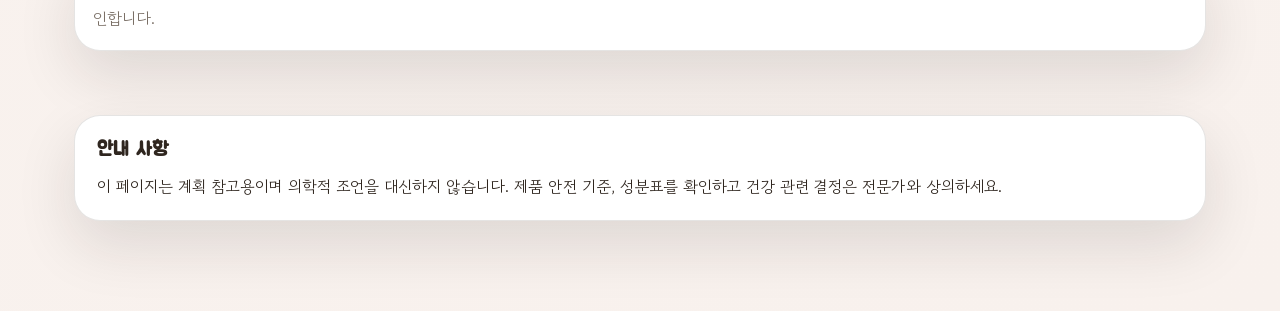
==== commit 4d7288b1: "Add Google tag to pages" ====
--- a/index.html
+++ b/index.html
@@ -1,6 +1,15 @@
 <!DOCTYPE html>
 <html lang="en">
 <head>
+  <!-- Google tag (gtag.js) -->
+  <script async src="https://www.googletagmanager.com/gtag/js?id=G-0D5TZ9BQ0N"></script>
+  <script>
+    window.dataLayer = window.dataLayer || [];
+    function gtag(){dataLayer.push(arguments);}
+    gtag('js', new Date());
+
+    gtag('config', 'G-0D5TZ9BQ0N');
+  </script>
     <meta charset="UTF-8">
     <meta name="viewport" content="width=device-width, initial-scale=1.0">
     <meta name="google-adsense-account" content="ca-pub-7643607780268763">
--- a/style.css
+++ b/style.css
@@ -240,11 +240,11 @@
     color: var(--muted);
     text-transform: uppercase;
     letter-spacing: 0.16em;
-    font-size: 12px;
+    font-size: 14px;
 }
 
 .filter-label {
-    font-size: 12px;
+    font-size: 14px;
     font-weight: 600;
     color: var(--muted);
     letter-spacing: 0.08em;
